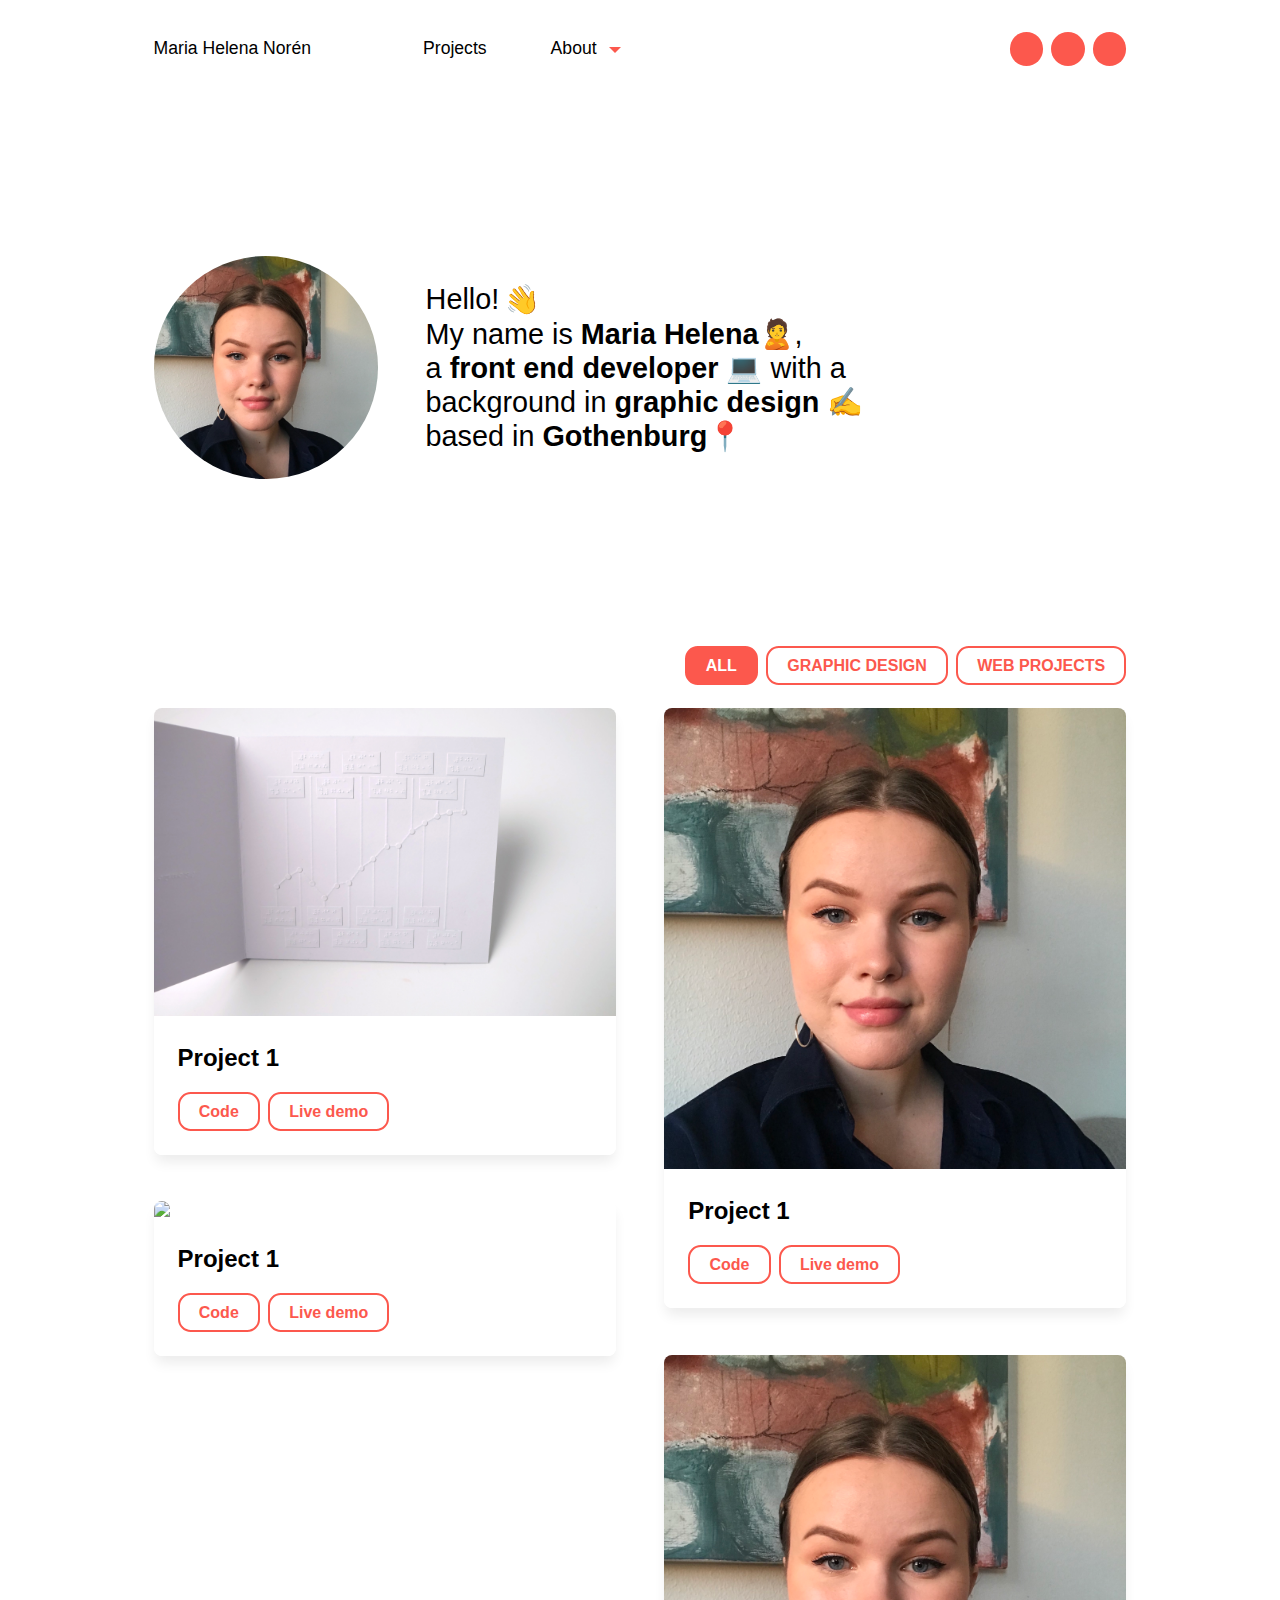
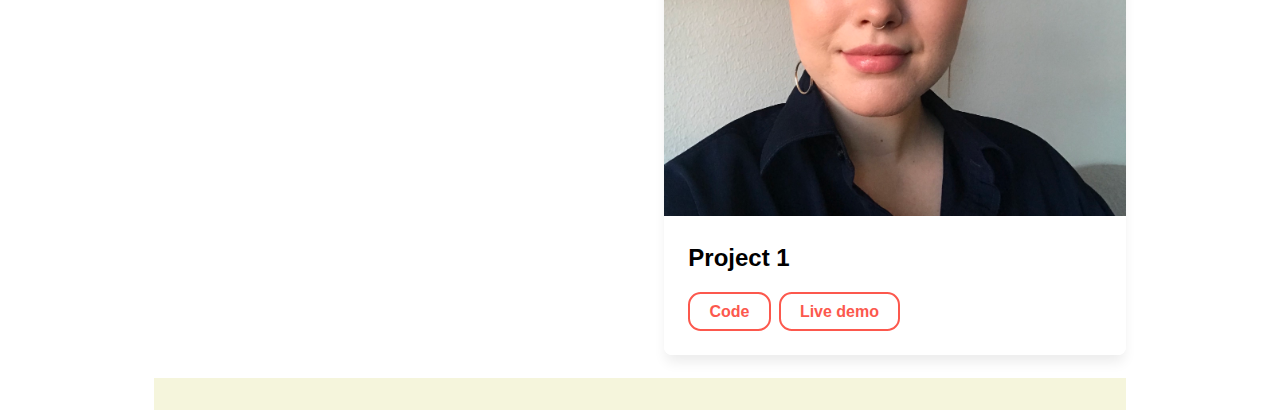
==== index.html @ 4af1169d "added mobile css file and fixed colors of filtration buttons" ====
<!DOCTYPE html>
<html lang="en">
<head>
    <meta charset="UTF-8">
    <meta name="viewport" content="width=device-width, initial-scale=1.0">
    <title>Maria Helena Norén</title>

    <link rel="stylesheet" href="./index.css">
    <link rel="stylesheet" href="tablet-large.css" media="(max-width: 1024px)">
    <link rel="stylesheet" href="tablet-small.css" media="(max-width: 768px)">
    <link rel="stylesheet" href="mobile.css" media="(max-width: 480px)">
    <script src="./main.js"></script>

</head>
<body class="flex justify-center">
    <div class="wrapper flex column">

        <!-- HEADER -->
        <header class="flex row align-center justify-space-between">
            <div class="left-side-menu flex row align-center">
                <h1>Maria Helena Norén</h1>
                <nav class="header-nav row center">
                    <a>Projects</a>
                    <div class="dropdown flex column center">
                        <a class="flex align-center">About</a>
                        <div class="dropdown-content primary column align-center">
                            <div class="triangle"></div>
                            <a>Education</a>
                            <a>Work experience</a>
                            <a>Other</a>
                        </div>
                    </div>
                </nav>
            </div>
            <!-- Socials -->
            <div class="right-side-menu row">
                <div class="social"></div>
                <div class="social"></div>
                <div class="social"></div>
            </div>

            <!-- Hamburger -->
            <div class="hamburger column">
                <span></span>
                <span></span>
                <span></span>
            </div>

        </header>

        <!-- Hamburger menu -->
        <div class="hamburger-menu column">
                <nav class="hamburger-nav grow">
                    <ul>
                        <li>Projects</li>
                        <li>About</li>
                            <ul>
                                <li>Education</li>
                                <li>Work experience</li>
                                <li>Other</li>
                            </ul>
                    </ul>
                </nav>

                <div class="flex row">
                    <div class="social"></div>
                    <div class="social"></div>
                    <div class="social"></div>
                </div>
        </div>

        <!-- MAIN -->
        <main>
            <div class="introduction flex row center">
                <img src="./assets/profile-picture.jpg" alt="Image of myself">
                <div class="profile-text">
                        <div class="first-p flex row"><p>Hello!</p><p class="emoji flex" id="hand">&#128075;</p></div>
                        <div class="second-p"><p>My name is <b>Maria Helena</b>&#128590;,</p>
                        <p>a <b>front end developer</b> 💻 with a<br>
                        background in <b>graphic design</b> ✍️<br>
                        based in <b>Gothenburg</b>📍</p></div>
                        </p>
                </div>
            </div>

            <div class="filter-buttons wrap flex row justify-end">
                <button class="project-button active">ALL</button>
                <button class="project-button">GRAPHIC DESIGN</button>
                <button class="project-button">WEB PROJECTS</button>
            </div>
            <div class="projects">

                <div class="project-container web-project rounded shadow">
                    <img class="project-image" src="./assets/DSCF3457.jpg">
                    <div class="project-info flex column">
                        <h2>Project 1</h2>
                        <div class="project-buttons flex row">
                            <button class="project-button flex center">Code</button>
                            <button class="project-button flex center">Live demo</button></div>
                    </div>
                </div>

                <div class="project-container graphic-design rounded shadow">
                    <img class="project-image" src="./assets/the_beast.jpg">
                    <div class="project-info flex column">
                        <h2>Project 1</h2>
                        <div class="project-buttons flex row">
                            <button class="project-button flex center">Code</button>
                            <button class="project-button flex center">Live demo</button></div>
                    </div>
                </div>

                <div class="project-container web-project rounded shadow">
                    <img class="project-image" src="./assets/profile-picture.jpg">
                    <div class="project-info flex column">
                        <h2>Project 1</h2>
                        <div class="project-buttons flex row">
                            <button class="project-button flex center">Code</button>
                            <button class="project-button flex center">Live demo</button></div>
                    </div>
                </div>
                
                <div class="project-container web-project rounded shadow">
                    <img class="project-image" src="./assets/profile-picture.jpg">
                    <div class="project-info flex column">
                        <h2>Project 1</h2>
                        <div class="project-buttons flex row">
                            <button class="project-button flex center">Code</button>
                            <button class="project-button flex center">Live demo</button></div>
                    </div>
                </div>

            </div>
        </main>

        <!-- FOOTER -->
        <footer></footer>
    </div>

</body>
</html>
---- index.css ----
* {
    box-sizing: border-box;
    list-style: none;
    outline: none;
}

/* SKAPA VARIABLAR FÖR HAMBURGAR MENY */

html, body {
    margin: 0;
    width: 100%;
    background-color: white;
    font-family: -apple-system, BlinkMacSystemFont, 'Helvetica Neue', Helvetica, sans-serif;
}

.wrapper {
    height: 100%;
    width: 100%;
    max-width: 150rem;
    padding: 0 12% 0 12%;
}

/* HEADER */
header {
    width: 100%;
    background-color: white;
    font-size: 1.2rem;
    z-index: 100;
    padding: 2rem 0;
}

.header-nav, .right-side-menu {
    display: flex;
}

h1 {
    margin: 0;
    font-size: 1.1rem;
    font-weight: 500;
}

/* Header links */

.header-nav {
    margin-left: 5rem;
    font-size: 1.1rem;
    font-weight: 300;
}

.header-nav > * {
    width: fit-content;
}

.header-nav a {
    padding: 0 2rem;
}

/* Dropdown menu */
.dropdown > a:after {
    height: 0;
    width: 0;
    margin: 0.5rem 0 0 0.8rem;
    border: 0.4rem solid transparent;
    border-top-color:  #FC584D;
    content: "";
}

.dropdown-content {
    display: none;
    position: absolute;
    margin-top: 5rem;
    top: 0;
    color:white;
    width: inherit;
    padding: 0.8rem;
    border-radius: 0 0 1rem 1rem;
    z-index: 100;
}

.dropdown-content a {
    margin: 0.3rem;
    padding: 0!important;
}

.triangle {
    position: absolute;
    top: -1rem;
    transform: rotate(180deg);
    border: 0.5rem solid transparent;
    border-top-color: #FC584D;
    content: "";
    height: 0;
    width: 0;
    z-index: 100;
}

/* Socials */
.social {
    width: 2.1rem;
    height: 2.1rem;
    margin-left: 0.5rem;
    border-radius: 100%;
    background-color: #FC584D;
}

/* Hamburger */
.hamburger {
    width: 2.2rem;
    height: calc(1.4rem + 4px);
    display: none;
    position: relative;
}

.hamburger span {
    width: 100%;
    border-radius: 0.1rem;
    height: 4px; /* Rem makes the divs look uneven */
    background-color: #FC584D;
    transition: .2s ease-in-out;
    position: absolute;
}

.hamburger :nth-child(1) {
    top: 0rem;
}
.hamburger :nth-child(2) {
    top: 0.7rem;
}
.hamburger :nth-child(3) {
    top: 1.4rem;
}

header p {
    display: none;
}

/* Hamburger menu */

.hamburger-menu {
    display: none;
    position: fixed;
    padding: 4rem 12%;
    top: 4rem;
    bottom: 0;
    left: 0;
    right: 0;
    font-weight: 300;
    background-color: white;
    z-index: 100;
}

.hamburger-nav > ul {
    padding: 0;
    font-size: 1.5rem;
}

.hamburger-menu li {
    margin: 1rem 0;
}

/* MAIN */
main {
    width: 100%;
}

/* INTRODUCTION */

.introduction {
    width: 100%;
    height: 60vh;
    flex-direction: row;
}

.introduction img {
    width: 14rem;
    margin-right: 3rem;
    border-radius: 100%;
}

.profile-text {
    font-size: 1.8rem;
    text-align: left;
}

.profile-text p {
    margin: 0;
    float: left;
}

.emoji {
    padding: 0 0.3rem;
    transition: transform 0.25s ease-in-out;
}

/*  PROJECTS */

.filter-buttons {
    width: 80%;
    margin-left: 20%;
}

.filter-buttons button {
    margin-left: 0.5rem;
    margin-top: 0.5rem;
}

.active {
    background-color: #FC584D!important;
    color: white!important;
}

.projects {
    columns: 2;
    column-gap: 5%;
}

.project-container {
    display: inline-block;
    margin: 5% 0;
    width: 100%;
    background-color: white;
}

.project-info {
    border-radius: 0 0 0.5rem 0.5rem;
    padding: 1.5rem;
    background-color: white;
}

h2 {
    margin-top: 0;
    font-size: 1.5rem;
    font-weight: 600;
}

.project-image {
    width: 100%;
    border-radius: 0.5rem 0.5rem 0 0;
}

.project-buttons button {
    margin-right: 0.5rem;
}

.project-button {
    background-color: transparent;
    border: 0.15rem #FC584D solid;
    color: #FC584D;
    border-radius: 0.8rem;
    padding: 0.5rem 1.2rem;
    font-size: 1rem;
    font-weight: 600;
    line-height: 1.2rem;
    white-space: nowrap;
}

.project-button:hover {
    background-color: #FC584D;
    color: white;
}

/* FOOTER */
footer {
    width: 100%;
    height: 2rem;
    background-color: beige; 
}

/* REUSABLE CLASSES */

.flex {
    display: flex;
}

.column {
    flex-direction: column;
}

.row {
    flex-direction: row;
}

.center {
    align-items: center;
    justify-content: center;
}

.align-center {
    align-items: center;
}

.justify-center {
    justify-content: center;
}

.justify-space-between {
    justify-content: space-between;
}

.primary {
    background-color: #FC584D;
}

.rounded {
    border-radius: 0.5rem;
}

.shadow {
    -webkit-box-shadow: 0px 9px 13px -2px rgba(0,0,0,0.08);
    -moz-box-shadow: 0px 9px 13px -2px rgba(0,0,0,0.08);
    box-shadow: 0px 9px 13px -2px rgba(0,0,0,0.08);
}

.grow {
    flex: 1;
}

.justify-end {
    justify-content: flex-end;
}

.wrap {
    flex-wrap: wrap;
}

.align-start {
    align-items: flex-start;
}

.grid {
    display: grid;
}
---- tablet-large.css ----
/* TABLET LARGE */
/* Max-width: 1024px */


/* MENU */

.header-nav, .right-side-menu {
    display: none;
}

.left-side-menu {
    padding: 2.5rem 0;
}

.hamburger {
    display: flex;
}

/* INTRODUCTION */

.introduction {
    width: 100%;
}

.introduction img {
    width: 12rem;
    margin-right: 2rem;
    border-radius: 100%;
}

.profile-text {
    font-size: 1.4rem;
}
---- tablet-small.css ----
/* TABLET SMALL */
/* Max-width: 768px */

.introduction {
    width: 100%;
    height: 60vh;
    flex-direction: column;
}

.profile-text {
    justify-content: center;
    text-align: center;
}

.introduction img {
    width: 12rem;
    margin-right: 0rem;
    border-radius: 100%;
    margin-bottom: 2rem;
}

.profile-text p {
    font-size: 1.5rem;
    text-align: center;
}

.first-p {
    justify-content: center;
}

.second-p {
    display: flex;
    flex-direction: column;
    justify-content: center;
    align-items: center;
}

.projects {
    -webkit-column-count: 1;
    -moz-column-count: 1;
    column-count: 1;
    column-gap: 1rem;
}

.project-container {
    margin: 5% 0;
    width: 100%;
}

h2 {
    font-size: 1.5rem;
}

.project-button {
    border-radius: 0.8rem;
    padding: 0.4rem 1rem;
    font-size: 1rem;
    font-weight: 600;
    line-height: 1.2rem;
}
---- mobile.css ----
/* MOBILE */
/* Max-width: 480px */

.profile-text p {
    font-size: 1.1rem;
    text-align: center;
}

.introduction img {
    width: 10rem;
}
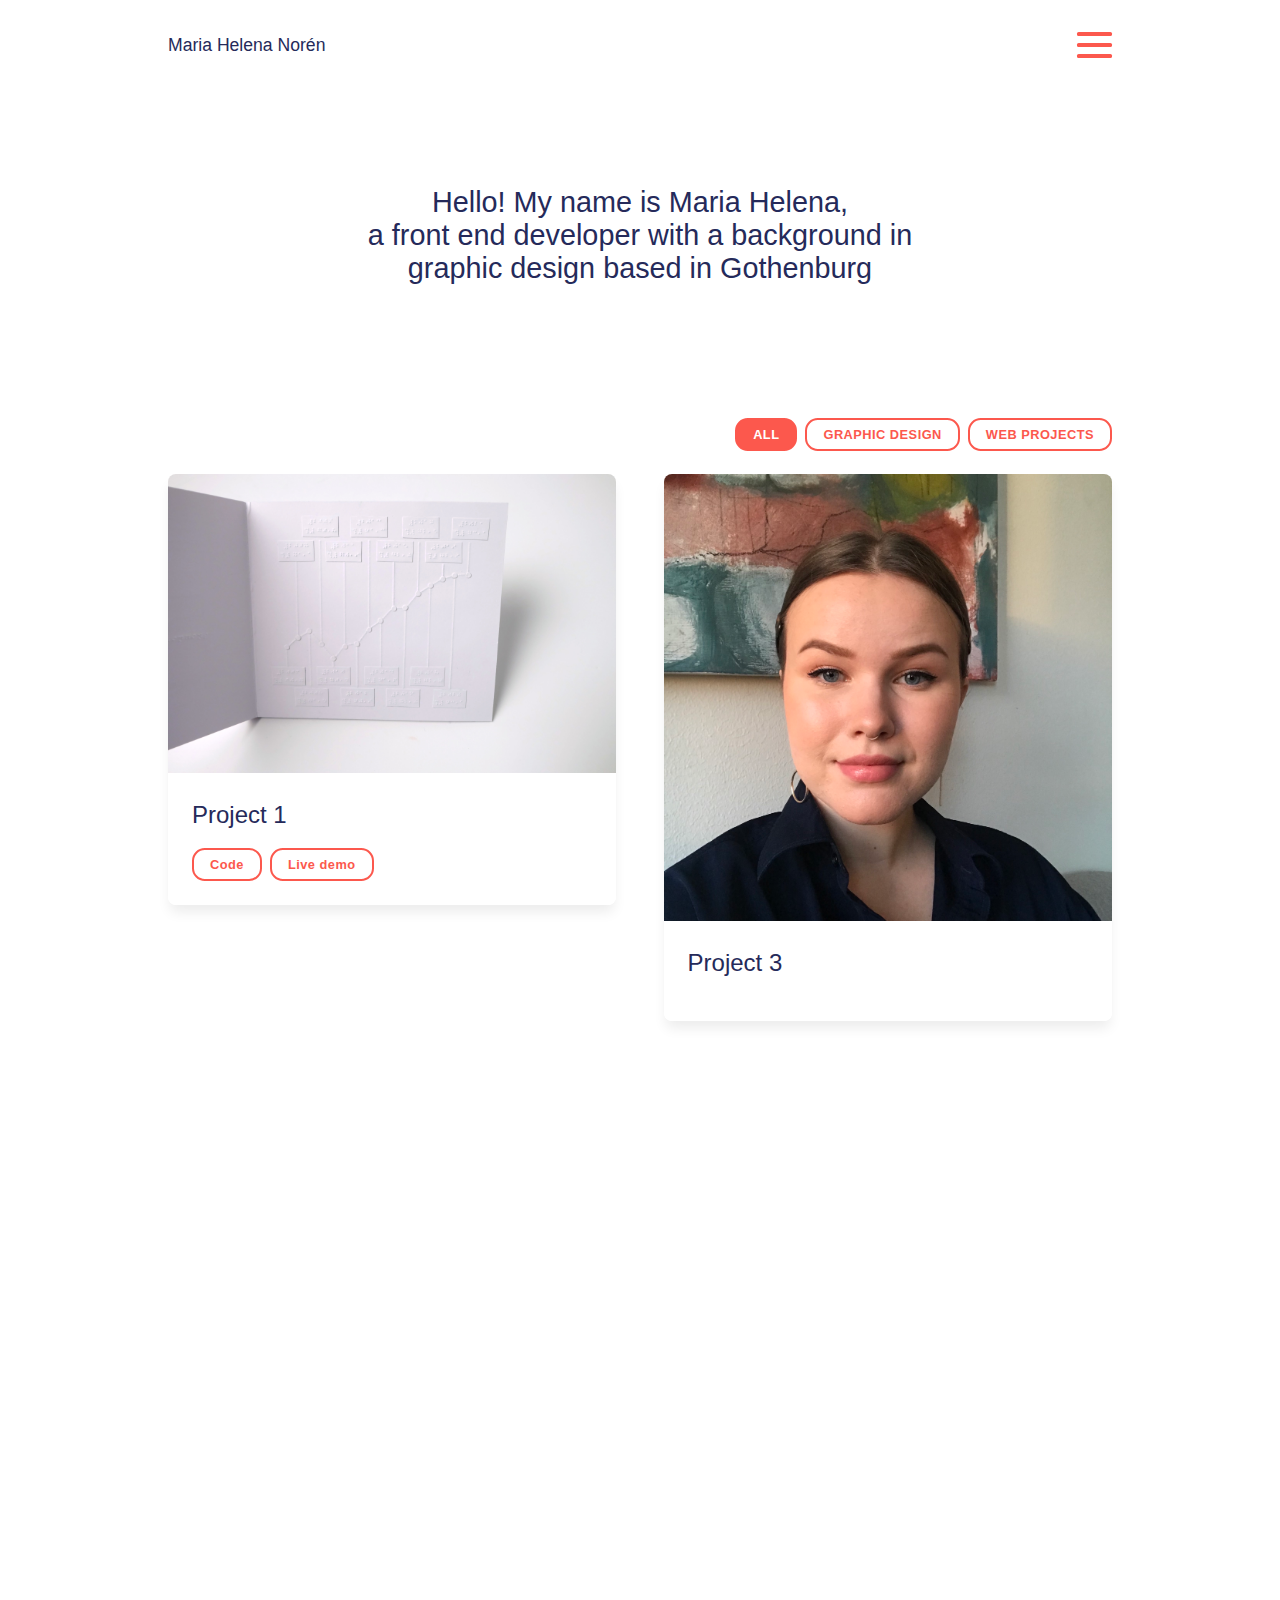
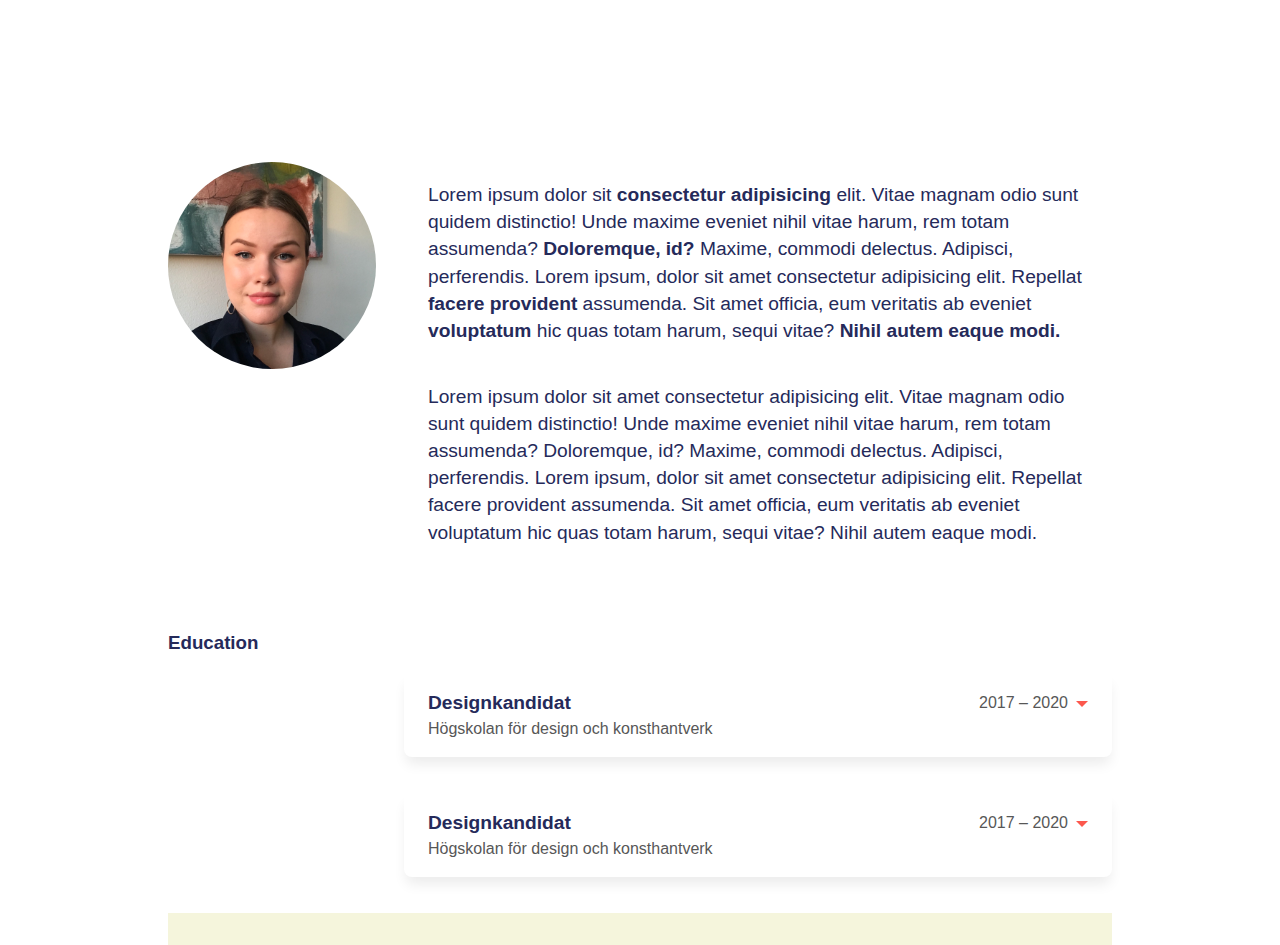
==== commit 808ee3e9: "animations for introduction text and project cards" ====
--- a/index.html
+++ b/index.html
@@ -17,70 +17,45 @@
 
         <!-- HEADER -->
         <header class="flex row align-center justify-space-between">
-            <div class="left-side-menu flex row align-center">
-                <h1>Maria Helena Norén</h1>
-                <nav class="header-nav row center">
-                    <a>Projects</a>
-                    <div class="dropdown flex column center">
-                        <a class="flex align-center">About</a>
-                        <div class="dropdown-content primary column align-center">
-                            <div class="triangle"></div>
-                            <a>Education</a>
-                            <a>Work experience</a>
-                            <a>Other</a>
-                        </div>
-                    </div>
-                </nav>
-            </div>
-            <!-- Socials -->
-            <div class="right-side-menu row">
-                <div class="social"></div>
-                <div class="social"></div>
-                <div class="social"></div>
-            </div>
-
-            <!-- Hamburger -->
+            <h1 class="weight-semibold">Maria Helena Norén</h1>
             <div class="hamburger column">
                 <span></span>
                 <span></span>
                 <span></span>
             </div>
-
         </header>
 
         <!-- Hamburger menu -->
-        <div class="hamburger-menu column">
-                <nav class="hamburger-nav grow">
-                    <ul>
-                        <li>Projects</li>
-                        <li>About</li>
-                            <ul>
-                                <li>Education</li>
-                                <li>Work experience</li>
-                                <li>Other</li>
-                            </ul>
-                    </ul>
-                </nav>
+        <div class="hamburger-menu column align-center">
+            <div class="hamburger-inner flex column">
+                    <nav class="hamburger-nav flex grow weight-normal">
+                        <ul>
+                            <li>Projects</li>
+                            <li>About</li>
+                                <ul>
+                                    <li>Education</li>
+                                    <li>Work experience</li>
+                                    <li>Other</li>
+                                </ul>
+                        </ul>
+                    </nav>
 
-                <div class="flex row">
-                    <div class="social"></div>
-                    <div class="social"></div>
-                    <div class="social"></div>
-                </div>
+                    <div class="flex row align-bottom">
+                        <div class="social"></div>
+                        <div class="social"></div>
+                        <div class="social"></div>
+                    </div>
+            </div>
         </div>
 
         <!-- MAIN -->
         <main>
-            <div class="introduction flex row center">
-                <img src="./assets/profile-picture.jpg" alt="Image of myself">
-                <div class="profile-text">
-                        <div class="first-p flex row"><p>Hello!</p><p class="emoji flex" id="hand">&#128075;</p></div>
-                        <div class="second-p"><p>My name is <b>Maria Helena</b>&#128590;,</p>
-                        <p>a <b>front end developer</b> 💻 with a<br>
-                        background in <b>graphic design</b> ✍️<br>
-                        based in <b>Gothenburg</b>📍</p></div>
-                        </p>
-                </div>
+            <div class="introduction flex row center text-center">
+                <p class="weight-normal">
+                    <span class="weight-semibold">Hello!</span> My name is <span class="weight-semibold">Maria Helena,</span><br>
+                    a <span class="weight-semibold">front end developer</span> with a background in<br>
+                    <span class="weight-semibold">graphic design</span> based in <span class="weight-semibold">Gothenburg</span>
+                </p>
             </div>
 
             <div class="filter-buttons wrap flex row justify-end">
@@ -88,6 +63,7 @@
                 <button class="project-button">GRAPHIC DESIGN</button>
                 <button class="project-button">WEB PROJECTS</button>
             </div>
+
             <div class="projects">
 
                 <div class="project-container web-project rounded shadow">
@@ -96,40 +72,86 @@
                         <h2>Project 1</h2>
                         <div class="project-buttons flex row">
                             <button class="project-button flex center">Code</button>
-                            <button class="project-button flex center">Live demo</button></div>
+                            <button class="project-button flex center">Live demo</button>
+                        </div>
                     </div>
                 </div>
 
                 <div class="project-container graphic-design rounded shadow">
                     <img class="project-image" src="./assets/the_beast.jpg">
                     <div class="project-info flex column">
-                        <h2>Project 1</h2>
-                        <div class="project-buttons flex row">
-                            <button class="project-button flex center">Code</button>
-                            <button class="project-button flex center">Live demo</button></div>
+                        <h2>Project 2</h2>
                     </div>
                 </div>
 
                 <div class="project-container web-project rounded shadow">
                     <img class="project-image" src="./assets/profile-picture.jpg">
                     <div class="project-info flex column">
-                        <h2>Project 1</h2>
-                        <div class="project-buttons flex row">
-                            <button class="project-button flex center">Code</button>
-                            <button class="project-button flex center">Live demo</button></div>
+                        <h2>Project 3</h2>
                     </div>
                 </div>
                 
                 <div class="project-container web-project rounded shadow">
                     <img class="project-image" src="./assets/profile-picture.jpg">
                     <div class="project-info flex column">
-                        <h2>Project 1</h2>
+                        <h2>Project 4</h2>
                         <div class="project-buttons flex row">
                             <button class="project-button flex center">Code</button>
-                            <button class="project-button flex center">Live demo</button></div>
+                            <button class="project-button flex center">Live demo</button>
+                        </div>
                     </div>
                 </div>
 
+            </div>
+
+            <div class="about flex column">
+                <div class="about-section flex row justify-space-between align-start">
+                    <img src="/assets/profile-picture.jpg">
+                    <div class="about-paragraphs flex column">
+                        <p>Lorem ipsum dolor sit <span class="weight-bold"> consectetur adipisicing</span> elit. Vitae magnam odio sunt quidem distinctio! Unde maxime eveniet nihil vitae harum, rem totam assumenda? <span class="weight-bold">Doloremque, id?</span> Maxime, commodi delectus. Adipisci, perferendis.
+                            Lorem ipsum, dolor sit amet consectetur adipisicing elit. Repellat <span class="weight-bold">facere provident</span> assumenda. Sit amet officia, eum veritatis ab eveniet <span class="weight-bold">voluptatum</span> hic quas totam harum, sequi vitae? <span class="weight-bold">Nihil autem eaque modi.</span>
+                        </p>
+                        <p>Lorem ipsum dolor sit amet consectetur adipisicing elit. Vitae magnam odio sunt quidem distinctio! Unde maxime eveniet nihil vitae harum, rem totam assumenda? Doloremque, id? Maxime, commodi delectus. Adipisci, perferendis.
+                            Lorem ipsum, dolor sit amet consectetur adipisicing elit. Repellat facere provident assumenda. Sit amet officia, eum veritatis ab eveniet voluptatum hic quas totam harum, sequi vitae? Nihil autem eaque modi.
+                        </p>
+                    </div>
+                </div>
+                <div class="about-section flex column">
+                    <h3>Education</h3>
+                    <div class="information-containers flex column align-self-right">
+
+                        <div class="information-container flex column shadow rounded">
+                            <div class="information-box flex row justify-space-between align-center">
+                                <h4>Designkandidat</h4>
+                                <div class="flex row align-center">
+                                    <h6>2017 – 2020</h6>
+                                    <div class="triangle">
+                                    </div>
+                                </div>
+                            </div>
+                            <h5>Högskolan för design och konsthantverk</h5>
+                            <div class="expanded-information">
+                                <p>Lorem ipsum dolor sit amet consectetur adipisicing elit. Alias rem dolor libero voluptatem iusto debitis ea! Ut, animi illum fugit optio non deserunt dolores fugiat voluptas veniam molestiae incidunt porro!</p>
+                            </div>
+                        </div>
+
+                        <div class="information-container flex column shadow rounded">
+                            <div class="information-box flex row justify-space-between align-center">
+                                <h4>Designkandidat</h4>
+                                <div class="flex row align-center">
+                                    <h6>2017 – 2020</h6>
+                                    <div class="triangle">
+                                    </div>
+                                </div>
+                            </div>
+                            <h5>Högskolan för design och konsthantverk</h5>
+                            <div class="expanded-information">
+                                <p>Lorem ipsum dolor sit amet consectetur adipisicing elit. Alias rem dolor libero voluptatem iusto debitis ea! Ut, animi illum fugit optio non deserunt dolores fugiat voluptas veniam molestiae incidunt porro!</p>
+                            </div>
+                        </div>
+
+                    </div>
+                </div>
             </div>
         </main>
 
--- a/index.css
+++ b/index.css
@@ -1,10 +1,9 @@
 * {
     box-sizing: border-box;
     list-style: none;
-    outline: none;
-}
-
-/* SKAPA VARIABLAR FÖR HAMBURGAR MENY */
+    outline: none!important;
+    color: #252A5A;
+}
 
 html, body {
     margin: 0;
@@ -13,50 +12,270 @@
     font-family: -apple-system, BlinkMacSystemFont, 'Helvetica Neue', Helvetica, sans-serif;
 }
 
+body p {
+    font-weight: 300;
+}
+
+body ul {
+    padding: 0;
+}
+
 .wrapper {
-    height: 100%;
-    width: 100%;
-    max-width: 150rem;
-    padding: 0 12% 0 12%;
+    width: 100%;
+    max-width: 75rem;
+    padding: 0 8rem;
 }
 
 /* HEADER */
 header {
     width: 100%;
-    background-color: white;
     font-size: 1.2rem;
     z-index: 100;
     padding: 2rem 0;
 }
 
-.header-nav, .right-side-menu {
-    display: flex;
-}
-
 h1 {
     margin: 0;
     font-size: 1.1rem;
+}
+
+/* Hamburger */
+.hamburger {
+    width: 2.2rem;
+    height: calc(1.4rem + 4px);
+    position: relative;
+}
+
+.hamburger span {
+    width: 100%;
+    border-radius: 0.1rem;
+    height: 4px; /* Rem makes the divs look uneven */
+    background-color: #FC584D;
+    transition: .2s ease-in-out;
+    position: absolute;
+}
+
+.hamburger :nth-child(1) {
+    top: 0rem;
+}
+.hamburger :nth-child(2) {
+    top: 0.7rem;
+}
+.hamburger :nth-child(3) {
+    top: 1.4rem;
+}
+
+/* Hamburger menu */
+
+.hamburger-menu {
+    display: none;
+    position: fixed;
+    width: 100%;
+    top: 4rem;
+    bottom: 0;
+    left: 0;
+    right: 0;
+    font-size: 1.5rem;
+    background-color: white;
+    z-index: 100;
+}
+
+.hamburger-inner {
+    padding: 4rem 8rem;
+    max-width: 75rem;
+    width: 100%;
+    height: 100%;
+}
+
+.hamburger-menu li {
+    margin: 1rem 0;
+}
+
+.hamburger-nav ul ul {
+    padding: 0 0 0 2rem;
+}
+
+/* Socials */
+.socials {
+    height: 100%;
+}
+.social {
+    width: 2.1rem;
+    height: 2.1rem;
+    margin-left: 0.5rem;
+    border-radius: 100%;
+    background-color: #FC584D;
+}
+
+
+/* MAIN */
+
+main {
+    width: 100%;
+}
+
+/* INTRODUCTION */
+
+.introduction {
+    width: 100%;
+    padding: 10rem 0;
+}
+
+.introduction p {
+    font-size: 1.8rem;
+    opacity: 0;
+    position: absolute;
+    margin-top: 1rem;
+    transition: margin-top 0.25s ease-in-out, opacity 0.25s ease-in-out;
+}
+
+/*  PROJECTS */
+
+.filter-buttons {
+    width: 80%;
+    margin-left: 20%;
+}
+
+.filter-buttons button {
+    margin-left: 0.5rem;
+    margin-top: 0.5rem;
+}
+
+.active {
+    background-color: #FC584D!important;
+    color: white!important;
+}
+
+.projects {
+    columns: 2;
+    column-gap: 5%;
+}
+
+.project-container {
+    display: inline-block;
+    margin: 10% 0;
+    opacity: 0;
+    width: 100%;
+    transition: margin 0.25s ease-in-out, opacity 0.25s ease-in-out;
+    background-color: white;
+}
+
+.project-info {
+    border-radius: 0 0 0.5rem 0.5rem;
+    padding: 1.5rem;
+    background-color: white;
+}
+
+h2 {
+    margin-top: 0;
+    font-size: 1.5rem;
     font-weight: 500;
 }
 
-/* Header links */
-
-.header-nav {
-    margin-left: 5rem;
-    font-size: 1.1rem;
-    font-weight: 300;
-}
-
-.header-nav > * {
-    width: fit-content;
-}
-
-.header-nav a {
-    padding: 0 2rem;
-}
-
-/* Dropdown menu */
-.dropdown > a:after {
+.project-image {
+    width: 100%;
+    border-radius: 0.5rem 0.5rem 0 0;
+}
+
+.project-buttons button {
+    margin-right: 0.5rem;
+}
+
+.project-button {
+    background-color: transparent;
+    border: 0.13rem #FC584D solid;
+    color: #FC584D;
+    font-weight: 600;
+    border-radius: 0.8rem;
+    padding: 0.3rem 1rem;
+    letter-spacing: 0.03rem;
+    font-size: 0.8rem;
+    line-height: 1.2rem;
+    white-space: nowrap;
+}
+
+.project-button:hover {
+    background-color: #FC584D;
+    color: white;
+}
+
+/* ABOUT */
+.about-section {
+    width: 100%;
+    flex-direction: row;
+    margin-top: 3rem;
+}
+
+.about-section img {
+    border-radius: 100%;
+    width: 22%;
+    margin-right: 3%;
+    height: auto;
+}
+
+.about-paragraphs {
+    width: 100%;
+}
+
+.about-paragraphs p {
+    width: 100%;
+    font-size: 1.2rem;
+    line-height: 1.7rem;
+    padding: 0 1.5rem;
+}
+
+h4, h5, h6 {
+    margin: 0.2rem 0;
+}
+
+h4 {
+    font-size: 1.2rem;
+    font-weight: 600;
+    word-break: break-all;
+}
+
+h5 {
+    color: rgb(87, 87, 87);
+    font-weight: 400;
+    font-size: 1rem;
+    word-break: break-all;
+}
+
+h6 {
+    color: rgb(87, 87, 87);
+    font-weight: 500;
+    font-size: 1rem;
+    white-space: nowrap;
+}
+
+.triangle {
+    height: 0;
+    width: 0;
+    margin: 0.5rem 0 0 0.5rem;
+    border: 0.4rem solid transparent;
+    border-top-color:  #FC584D;
+    content: "";
+    transform: rotate(0deg);
+    transition: transformation 0.25s;
+}
+
+.information-containers {
+    width: 75%;
+}
+
+.information-container {
+    width: 100%;
+    height: auto;
+    padding: 1rem 1.5rem;
+    margin-bottom: 5%;
+    transition: height 1s ease-in-out;
+}
+
+.information-headline {
+    width: 90%;
+}
+
+.expand-button {
     height: 0;
     width: 0;
     margin: 0.5rem 0 0 0.8rem;
@@ -65,199 +284,22 @@
     content: "";
 }
 
-.dropdown-content {
-    display: none;
-    position: absolute;
+.expanded-information {
+    width: 90%;
+    max-height: 0;
+    overflow: hidden;
+    transition: max-height 0.25s ease-in-out;
+}
+
+.information-height {
+    height: 0;
+}
+
+.offset {
     margin-top: 5rem;
-    top: 0;
-    color:white;
-    width: inherit;
-    padding: 0.8rem;
-    border-radius: 0 0 1rem 1rem;
-    z-index: 100;
-}
-
-.dropdown-content a {
-    margin: 0.3rem;
-    padding: 0!important;
-}
-
-.triangle {
-    position: absolute;
-    top: -1rem;
-    transform: rotate(180deg);
-    border: 0.5rem solid transparent;
-    border-top-color: #FC584D;
-    content: "";
-    height: 0;
-    width: 0;
-    z-index: 100;
-}
-
-/* Socials */
-.social {
-    width: 2.1rem;
-    height: 2.1rem;
-    margin-left: 0.5rem;
-    border-radius: 100%;
-    background-color: #FC584D;
-}
-
-/* Hamburger */
-.hamburger {
-    width: 2.2rem;
-    height: calc(1.4rem + 4px);
-    display: none;
-    position: relative;
-}
-
-.hamburger span {
-    width: 100%;
-    border-radius: 0.1rem;
-    height: 4px; /* Rem makes the divs look uneven */
-    background-color: #FC584D;
-    transition: .2s ease-in-out;
-    position: absolute;
-}
-
-.hamburger :nth-child(1) {
-    top: 0rem;
-}
-.hamburger :nth-child(2) {
-    top: 0.7rem;
-}
-.hamburger :nth-child(3) {
-    top: 1.4rem;
-}
-
-header p {
-    display: none;
-}
-
-/* Hamburger menu */
-
-.hamburger-menu {
-    display: none;
-    position: fixed;
-    padding: 4rem 12%;
-    top: 4rem;
-    bottom: 0;
-    left: 0;
-    right: 0;
-    font-weight: 300;
-    background-color: white;
-    z-index: 100;
-}
-
-.hamburger-nav > ul {
-    padding: 0;
-    font-size: 1.5rem;
-}
-
-.hamburger-menu li {
-    margin: 1rem 0;
-}
-
-/* MAIN */
-main {
-    width: 100%;
-}
-
-/* INTRODUCTION */
-
-.introduction {
-    width: 100%;
-    height: 60vh;
-    flex-direction: row;
-}
-
-.introduction img {
-    width: 14rem;
-    margin-right: 3rem;
-    border-radius: 100%;
-}
-
-.profile-text {
-    font-size: 1.8rem;
-    text-align: left;
-}
-
-.profile-text p {
-    margin: 0;
-    float: left;
-}
-
-.emoji {
-    padding: 0 0.3rem;
-    transition: transform 0.25s ease-in-out;
-}
-
-/*  PROJECTS */
-
-.filter-buttons {
-    width: 80%;
-    margin-left: 20%;
-}
-
-.filter-buttons button {
-    margin-left: 0.5rem;
-    margin-top: 0.5rem;
-}
-
-.active {
-    background-color: #FC584D!important;
-    color: white!important;
-}
-
-.projects {
-    columns: 2;
-    column-gap: 5%;
-}
-
-.project-container {
-    display: inline-block;
-    margin: 5% 0;
-    width: 100%;
-    background-color: white;
-}
-
-.project-info {
-    border-radius: 0 0 0.5rem 0.5rem;
-    padding: 1.5rem;
-    background-color: white;
-}
-
-h2 {
-    margin-top: 0;
-    font-size: 1.5rem;
-    font-weight: 600;
-}
-
-.project-image {
-    width: 100%;
-    border-radius: 0.5rem 0.5rem 0 0;
-}
-
-.project-buttons button {
-    margin-right: 0.5rem;
-}
-
-.project-button {
-    background-color: transparent;
-    border: 0.15rem #FC584D solid;
-    color: #FC584D;
-    border-radius: 0.8rem;
-    padding: 0.5rem 1.2rem;
-    font-size: 1rem;
-    font-weight: 600;
-    line-height: 1.2rem;
-    white-space: nowrap;
-}
-
-.project-button:hover {
-    background-color: #FC584D;
-    color: white;
-}
+}
+
+
 
 /* FOOTER */
 footer {
@@ -329,4 +371,48 @@
 
 .grid {
     display: grid;
+}
+
+.overflow-visible {
+    overflow: visible!important;
+}
+
+.auto-height {
+    height: auto!important;
+}
+
+.weight-normal {
+    font-weight: 300;
+}
+
+.weight-semibold {
+    font-weight: 500;
+}
+
+.weight-bold {
+    font-weight: 600;
+}
+
+.text-center {
+    text-align: center;
+}
+
+.align-start {
+    align-items: flex-start;
+}
+
+.align-self-right {
+    align-self: flex-end;
+}
+
+.align-end {
+    align-items: flex-end;
+}
+
+.rotate {
+    transform: rotate(180deg);
+}
+
+.max-height {
+    max-height: 5rem;
 }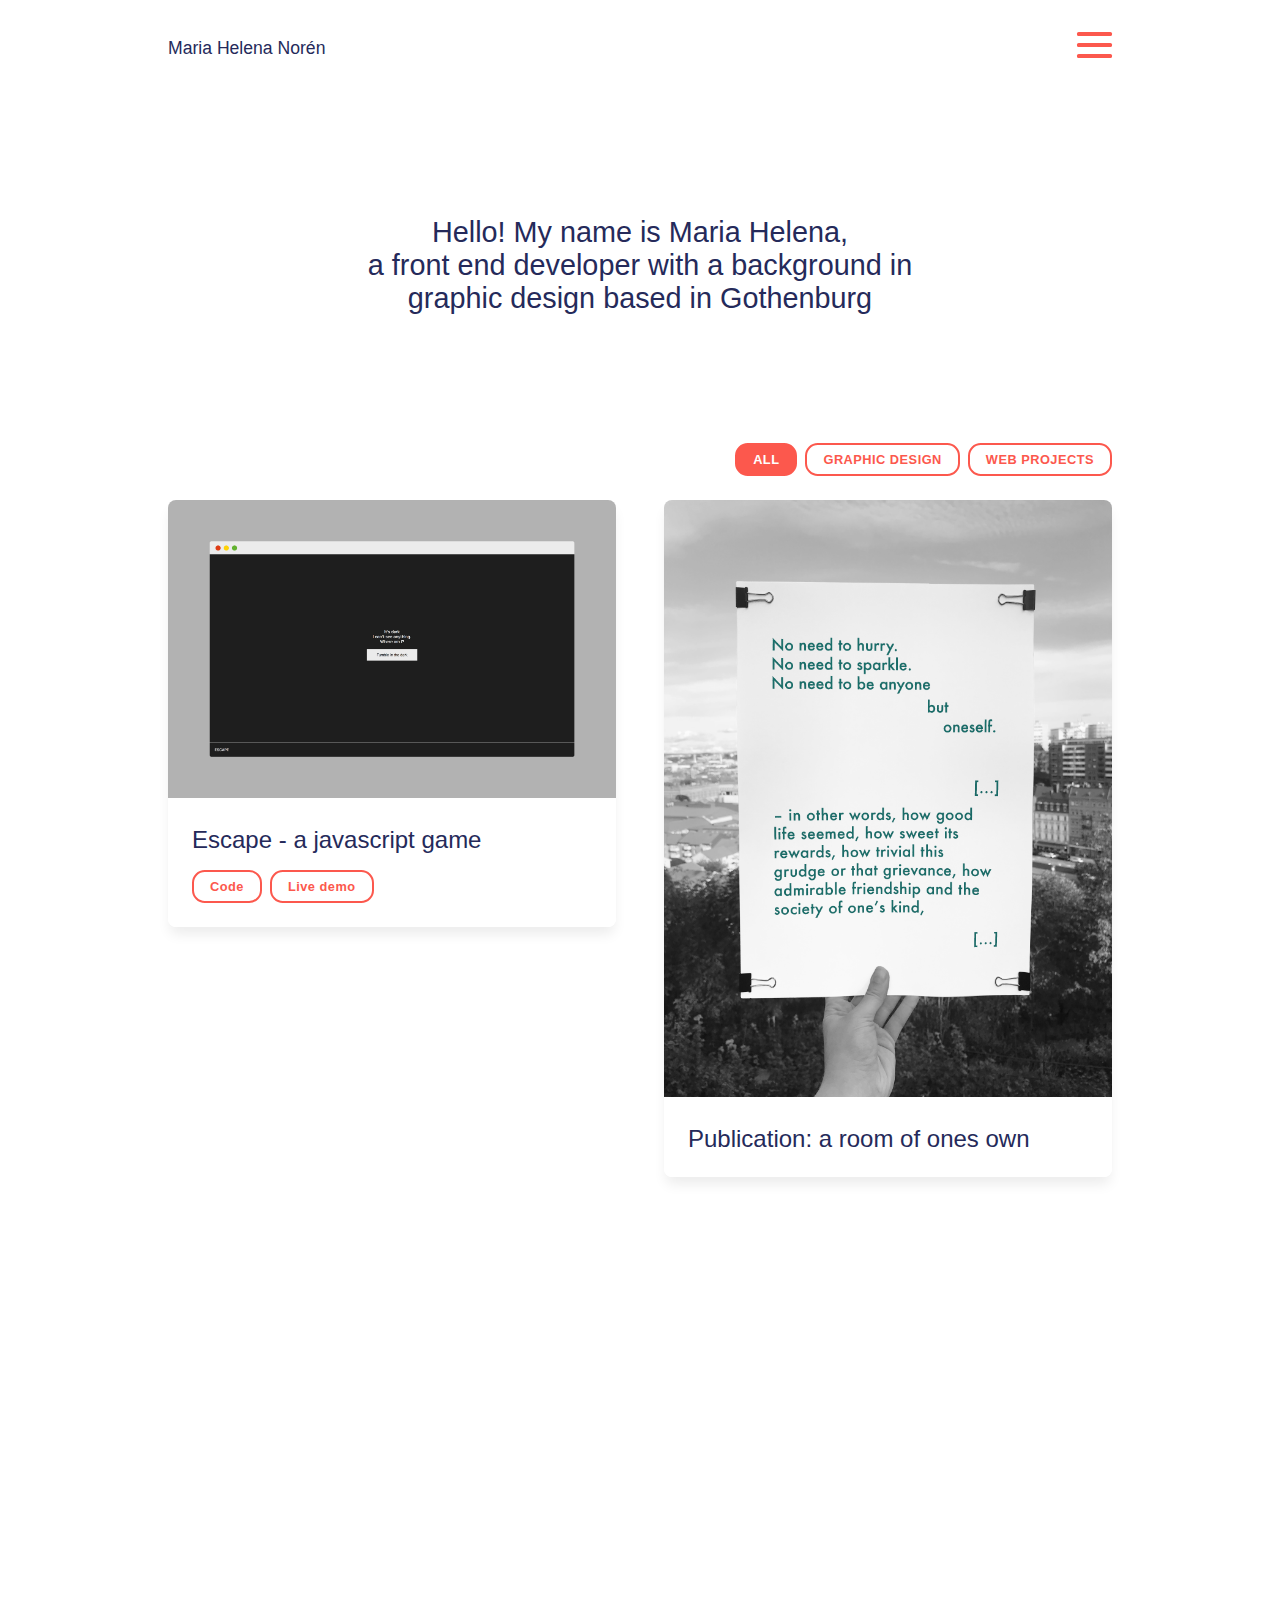
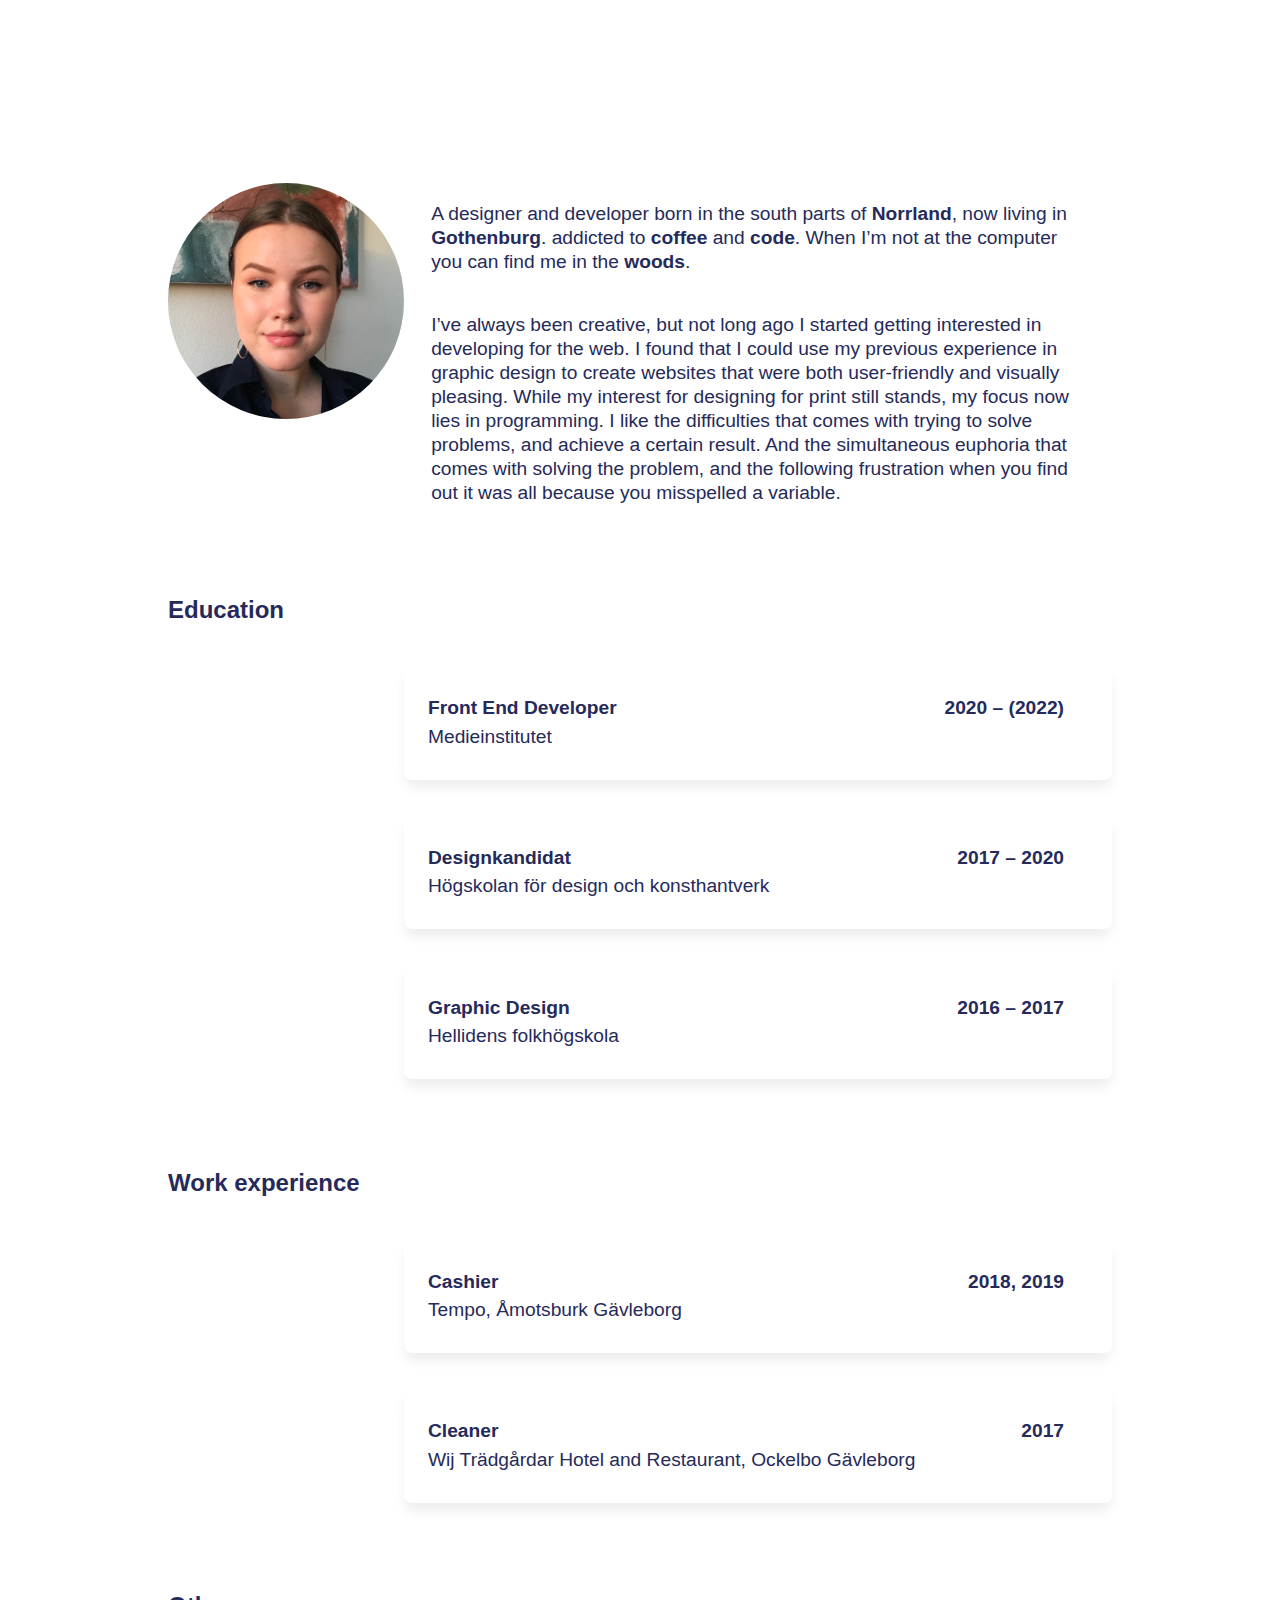
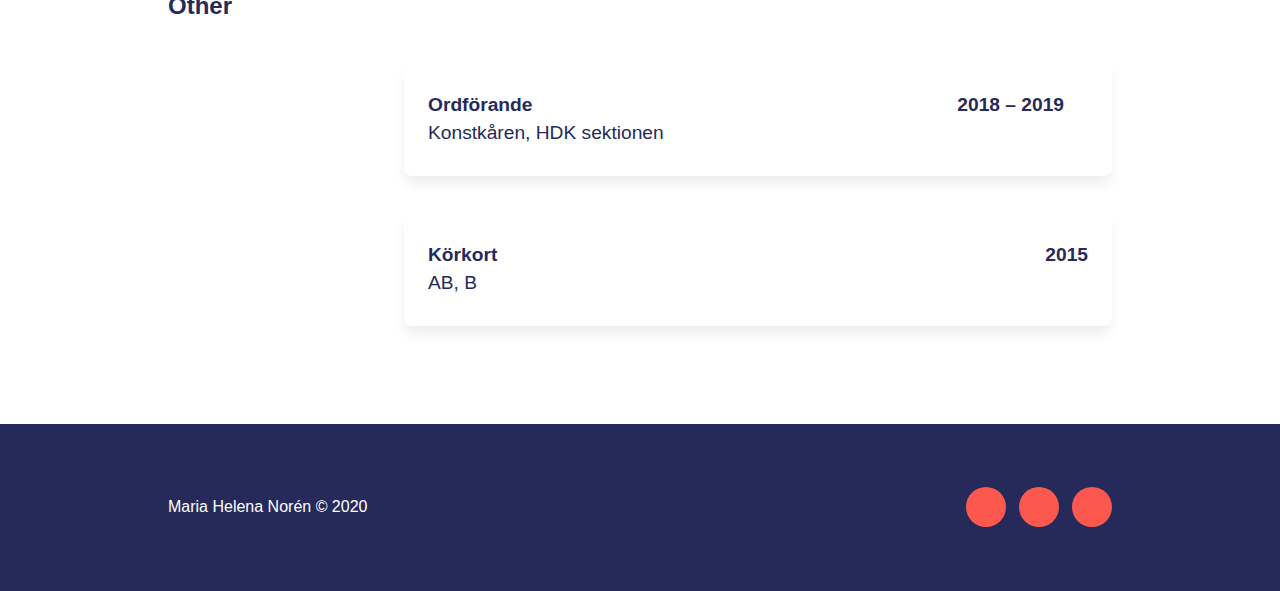
==== commit 8ddbfce6: "started filling in information and adding project images" ====
--- a/index.html
+++ b/index.html
@@ -5,28 +5,26 @@
     <meta name="viewport" content="width=device-width, initial-scale=1.0">
     <title>Maria Helena Norén</title>
 
+    <link rel="stylesheet" href="https://use.fontawesome.com/releases/v5.15.1/css/all.css" integrity="sha384-vp86vTRFVJgpjF9jiIGPEEqYqlDwgyBgEF109VFjmqGmIY/Y4HV4d3Gp2irVfcrp" crossorigin="anonymous">
+
     <link rel="stylesheet" href="./index.css">
-    <link rel="stylesheet" href="tablet-large.css" media="(max-width: 1024px)">
-    <link rel="stylesheet" href="tablet-small.css" media="(max-width: 768px)">
-    <link rel="stylesheet" href="mobile.css" media="(max-width: 480px)">
+    <link rel="stylesheet" href="./reusable-classes.css">
+    <link rel="stylesheet" href="./tablet-large.css" media="(max-width: 1024px)">
+    <link rel="stylesheet" href="./tablet-small.css" media="(max-width: 768px)">
+    <link rel="stylesheet" href="./mobile.css" media="(max-width: 480px)">
+    
     <script src="./main.js"></script>
 
 </head>
-<body class="flex justify-center">
-    <div class="wrapper flex column">
-
-        <!-- HEADER -->
-        <header class="flex row align-center justify-space-between">
-            <h1 class="weight-semibold">Maria Helena Norén</h1>
-            <div class="hamburger column">
-                <span></span>
-                <span></span>
-                <span></span>
-            </div>
-        </header>
-
-        <!-- Hamburger menu -->
-        <div class="hamburger-menu column align-center">
+<body class="flex column align-center">
+    <div class="pattern">
+        <img src="./assets/patternpad.svg" alt="">
+    </div>
+           <!-- Hamburger menu -->
+           <div class="hamburger-menu column align-center">
+            <div class="pattern">
+                <img src="./assets/patternpad.svg" alt="">
+            </div>
             <div class="hamburger-inner flex column">
                     <nav class="hamburger-nav flex grow weight-normal">
                         <ul>
@@ -41,58 +39,122 @@
                     </nav>
 
                     <div class="flex row align-bottom">
-                        <div class="social"></div>
-                        <div class="social"></div>
-                        <div class="social"></div>
+                        <a href="mailto: marialinder97@hotmail.com" target="_blank">
+                            <div class="social flex center">
+                                <i class="far fa-envelope"></i>
+                            </div></a>
+                        <a href="https://github.com/mariahelenanoren" target="_blank">
+                            <div class="social flex center">
+                                <i class="fab fa-github"></i>
+                            </div>
+                        </a>
+                            <a href="https://www.instagram.com/mariahelenanoren/?hl=en" target="_blank">
+                            <div class="social flex center">
+                                <i class="fab fa-instagram"></i>
+                            </div>
+                        </a>
                     </div>
             </div>
         </div>
+        
+    <div class="wrapper flex column">
+
+        <!-- HEADER -->
+        <header class="flex row align-center justify-space-between">
+            <h1 class="weight-semibold">Maria Helena Norén</h1>
+            <div class="hamburger flex column center">
+                <span></span>
+                <span></span>
+                <span></span>
+            </div>
+        </header>
 
         <!-- MAIN -->
         <main>
             <div class="introduction flex row center text-center">
                 <p class="weight-normal">
-                    <span class="weight-semibold">Hello!</span> My name is <span class="weight-semibold">Maria Helena,</span><br>
-                    a <span class="weight-semibold">front end developer</span> with a background in<br>
+                    <span class="weight-semibold">Hello!</span> My name is <span class="weight-semibold">Maria Helena,</span><br class="text-break">
+                    a <span class="weight-semibold">front end developer</span> with a background in<br class="text-break">
                     <span class="weight-semibold">graphic design</span> based in <span class="weight-semibold">Gothenburg</span>
                 </p>
             </div>
 
             <div class="filter-buttons wrap flex row justify-end">
-                <button class="project-button active">ALL</button>
-                <button class="project-button">GRAPHIC DESIGN</button>
-                <button class="project-button">WEB PROJECTS</button>
-            </div>
-
-            <div class="projects">
+                <button class="project-button active" id="all">ALL</button>
+                <button class="project-button" id="graphic">GRAPHIC DESIGN</button>
+                <button class="project-button" id="web">WEB PROJECTS</button>
+            </div>
+
+            <div class="projects" id="projects">
+
+                <a href="./javascript-game.html">
+                    <div class="project-container graphic-design rounded shadow">
+                        <img class="project-image" src="./assets/portfolio_images/javascript-game/screenshot-background(1).jpg">
+                        <div class="project-info flex column">
+                            <h2>Escape - a javascript game</h2>
+                            <div class="project-buttons flex row">
+                                <a href="https://github.com/mariahelenanoren/javascript-game" target="_blank"><button class="project-button flex center">Code</button></a>
+                                <a href="https://mariahelenanoren.github.io/javascript-game/" target="_blank"><button class="project-button flex center">Live demo</button></a>
+                            </div>
+                        </div>
+                    </div>
+                </a>
+                <a href="./project-page1.html">
+                    <div class="project-container graphic-design rounded shadow">
+                        <img class="project-image" src="./assets/portfolio_images/bibliography/in-use(1).jpg">
+                        <div class="project-info flex column">
+                            <h2>Metamodernism bibliography</h2>
+                            <div class="project-buttons flex row">
+                                <button class="project-button flex center">Code</button>
+                                <button class="project-button flex center">Live demo</button>
+                            </div>
+                        </div>
+                    </div>
+                </a>
 
                 <div class="project-container web-project rounded shadow">
-                    <img class="project-image" src="./assets/DSCF3457.jpg">
-                    <div class="project-info flex column">
-                        <h2>Project 1</h2>
+                    <img class="project-image" src="./assets/portfolio_images/exhibition-website/screenshot-background(1).jpg">
+                    <div class="project-info flex column">
+                        <h2>Där ingen ska bo</h2>
+                    </div>
+                </div>
+
+                <div class="project-container graphic-design rounded shadow">
+                    <img class="project-image" src="./assets/portfolio_images/folder/folder-white(1).jpg">
+                    <div class="project-info flex column">
+                        <h2>The governments 2019 spring budget</h2>
+                    </div>
+                </div>
+                <div class="project-container graphic-design rounded shadow">
+                    <img class="project-image" src="./assets/portfolio_images/illustration/illstration(1).jpg">
+                    <div class="project-info flex column">
+                        <h2>Project 3</h2>
+                    </div>
+                </div>
+                <div class="project-container graphic-design rounded shadow">
+                    <img class="project-image" src="./assets/portfolio_images/publication/photo(1).jpg">
+                    <div class="project-info flex column">
+                        <h2>Publication: a room of ones own</h2>
+                    </div>
+                </div>
+                <div class="project-container web-project rounded shadow">
+                    <img class="project-image" src="./assets/portfolio_images/senses-website/senses-website-background(1).jpg">
+                    <div class="project-info flex column">
+                        <h2>Project 3</h2>
+                    </div>
+                </div>
+                <div class="project-container web-project rounded shadow">
+                    <img class="project-image" src="./assets/portfolio_images/graduation-website/graduation-website(1).jpg">
+                    <div class="project-info flex column">
+                        <h2>Project 3</h2>
                         <div class="project-buttons flex row">
-                            <button class="project-button flex center">Code</button>
-                            <button class="project-button flex center">Live demo</button>
-                        </div>
-                    </div>
-                </div>
-
+                            <a href="https://thenonanonymous.net/" target="_blank"><button class="project-button flex center">Live demo</button></a>
+                        </div>
+                    </div>
+                </div>
+                
                 <div class="project-container graphic-design rounded shadow">
-                    <img class="project-image" src="./assets/the_beast.jpg">
-                    <div class="project-info flex column">
-                        <h2>Project 2</h2>
-                    </div>
-                </div>
-
-                <div class="project-container web-project rounded shadow">
-                    <img class="project-image" src="./assets/profile-picture.jpg">
-                    <div class="project-info flex column">
-                        <h2>Project 3</h2>
-                    </div>
-                </div>
-                
-                <div class="project-container web-project rounded shadow">
-                    <img class="project-image" src="./assets/profile-picture.jpg">
+                    <img class="project-image" src="./assets/portfolio_images/talt/logo(5).jpg">
                     <div class="project-info flex column">
                         <h2>Project 4</h2>
                         <div class="project-buttons flex row">
@@ -104,60 +166,164 @@
 
             </div>
 
-            <div class="about flex column">
-                <div class="about-section flex row justify-space-between align-start">
+            <div class="about flex column" id="about">
+                <div class="about-section flex justify-space-between align-start">
                     <img src="/assets/profile-picture.jpg">
                     <div class="about-paragraphs flex column">
-                        <p>Lorem ipsum dolor sit <span class="weight-bold"> consectetur adipisicing</span> elit. Vitae magnam odio sunt quidem distinctio! Unde maxime eveniet nihil vitae harum, rem totam assumenda? <span class="weight-bold">Doloremque, id?</span> Maxime, commodi delectus. Adipisci, perferendis.
-                            Lorem ipsum, dolor sit amet consectetur adipisicing elit. Repellat <span class="weight-bold">facere provident</span> assumenda. Sit amet officia, eum veritatis ab eveniet <span class="weight-bold">voluptatum</span> hic quas totam harum, sequi vitae? <span class="weight-bold">Nihil autem eaque modi.</span>
+                        <p>
+                            A designer and developer born in the south parts of <span class="weight-bold">Norrland</span>, 
+                            now living in <span class="weight-bold">Gothenburg</span>. addicted to <span class="weight-bold"> 
+                            coffee</span> and <span class="weight-bold">code</span>. When I’m not at the computer you can find me in the 
+                            <span class="weight-bold">woods</span>.
                         </p>
-                        <p>Lorem ipsum dolor sit amet consectetur adipisicing elit. Vitae magnam odio sunt quidem distinctio! Unde maxime eveniet nihil vitae harum, rem totam assumenda? Doloremque, id? Maxime, commodi delectus. Adipisci, perferendis.
-                            Lorem ipsum, dolor sit amet consectetur adipisicing elit. Repellat facere provident assumenda. Sit amet officia, eum veritatis ab eveniet voluptatum hic quas totam harum, sequi vitae? Nihil autem eaque modi.
+                        <p>
+                            I’ve always been creative, but not long ago I started getting interested in developing for the web. 
+                            I found that I could use my previous experience in graphic design to create websites that were both 
+                            user-friendly and visually pleasing. While my interest for designing for print still stands, my focus 
+                            now lies in programming. I like the difficulties that comes with trying to solve problems, and achieve 
+                            a certain result. And the simultaneous euphoria that comes with solving the problem, and the following 
+                            frustration when you find out it was all because you misspelled a variable.
                         </p>
                     </div>
                 </div>
-                <div class="about-section flex column">
+                
+                <div class="about-section flex column" id="education">
                     <h3>Education</h3>
                     <div class="information-containers flex column align-self-right">
 
                         <div class="information-container flex column shadow rounded">
                             <div class="information-box flex row justify-space-between align-center">
-                                <h4>Designkandidat</h4>
-                                <div class="flex row align-center">
-                                    <h6>2017 – 2020</h6>
-                                    <div class="triangle">
-                                    </div>
-                                </div>
-                            </div>
-                            <h5>Högskolan för design och konsthantverk</h5>
-                            <div class="expanded-information">
-                                <p>Lorem ipsum dolor sit amet consectetur adipisicing elit. Alias rem dolor libero voluptatem iusto debitis ea! Ut, animi illum fugit optio non deserunt dolores fugiat voluptas veniam molestiae incidunt porro!</p>
-                            </div>
-                        </div>
-
-                        <div class="information-container flex column shadow rounded">
-                            <div class="information-box flex row justify-space-between align-center">
-                                <h4>Designkandidat</h4>
-                                <div class="flex row align-center">
-                                    <h6>2017 – 2020</h6>
-                                    <div class="triangle">
-                                    </div>
-                                </div>
-                            </div>
-                            <h5>Högskolan för design och konsthantverk</h5>
-                            <div class="expanded-information">
-                                <p>Lorem ipsum dolor sit amet consectetur adipisicing elit. Alias rem dolor libero voluptatem iusto debitis ea! Ut, animi illum fugit optio non deserunt dolores fugiat voluptas veniam molestiae incidunt porro!</p>
-                            </div>
-                        </div>
-
-                    </div>
+                                <h4 class="weight-bold">Front End Developer</h4>
+                                <div class="flex row align-center">
+                                    <h6 class="weight-bold">2020 – (2022)</h6>
+                                    <i class="fas fa-plus"></i>
+                                </div>
+                            </div>
+                            <h5 class="weight-normal">Medieinstitutet</h5>
+                            <div class="expanded-information">
+                                <p>A two-year Higher Vocational Education (HVE) in front end development. The education places great focus on practical knowledge and also has two longer periods of internship. During this program we learn responsive webdevelopment using CSS, HTML, JavaScript among other things. </p>
+                            </div>
+                        </div>
+                        <div class="information-container flex column shadow rounded">
+                            <div class="information-box flex row justify-space-between align-center">
+                                <h4 class="weight-bold">Designkandidat</h4>
+                                <div class="flex row align-center">
+                                    <h6 class="weight-bold">2017 – 2020</h6>
+                                    <i class="fas fa-plus"></i>
+                                </div>
+                            </div>
+                            <h5 class="weight-normal">Högskolan för design och konsthantverk</h5>
+                            <div class="expanded-information">
+                                <p>A broad design education with a strong focus on project work, formulated by the student to fit their area of interest. During my education, I switched from focusing on printed material to exploring digital methods and tools. It was during this time that I became interested in web design and web programming.</p>
+                            </div>
+                        </div>
+                        <div class="information-container flex column shadow rounded">
+                            <div class="information-box flex row justify-space-between align-center">
+                                <h4 class="weight-bold">Graphic Design</h4>
+                                <div class="flex row align-center">
+                                    <h6 class="weight-bold">2016 – 2017</h6>
+                                    <i class="fas fa-plus"></i>
+                                </div>
+                            </div>
+                            <h5 class="weight-normal">Hellidens folkhögskola</h5>
+                            <div class="expanded-information">
+                                <p>A one year long course focusing on graphic design. During the education, I learned the basics of typography, layout and visual communication. I also learned to use Adobe tools such as Illustrator, InDesign and Photoshop.</p>
+                            </div>
+                        </div>
+
+                    </div>
+                </div>
+
+                <div class="about-section flex column" id="work">
+                    <h3>Work experience</h3>
+                    <div class="information-containers flex column align-self-right">
+
+                        <div class="information-container flex column shadow rounded">
+                            <div class="information-box flex row justify-space-between align-center">
+                                <h4 class="weight-bold">Cashier</h4>
+                                <div class="flex row align-center">
+                                    <h6 class="weight-bold">2018, 2019</h6>
+                                    <i class="fas fa-plus"></i>
+                                </div>
+                            </div>
+                            <h5 class="weight-normal">Tempo, Åmotsburk Gävleborg</h5>
+                            <div class="expanded-information">
+                                <p>For two summers I worked as a cashier at the Tempo grocery store in Åmot. My duties included handling Svenska Spel, Systembolaget orders and fishing licenses. Good customer service and efficiency were of great importance.</p>
+                            </div>
+                        </div>
+                        <div class="information-container flex column shadow rounded">
+                            <div class="information-box flex row justify-space-between align-center">
+                                <h4 class="weight-bold">Cleaner</h4>
+                                <div class="flex row align-center">
+                                    <h6 class="weight-bold">2017</h6>
+                                    <i class="fas fa-plus"></i>
+                                </div>
+                            </div>
+                            <h5 class="weight-normal">Wij Trädgårdar Hotel and Restaurant, Ockelbo Gävleborg</h5>
+                            <div class="expanded-information">
+                                <p>Wij Trädgårdar is a large business with a focus on farming and crafts that attracts both international and local visitors. I worked as a cleaner at the hotel, and if necessary helped out as a waitress in the restaurant.</p>
+                            </div>
+                        </div>
+
+                    </div>
+                </div>
+
+                <div class="about-section flex column" id="other">
+                    <h3>Other</h3>
+                    <div class="information-containers flex column align-self-right">
+
+                        <div class="information-container flex column shadow rounded">
+                            <div class="information-box flex row justify-space-between align-center">
+                                <h4 class="weight-bold">Ordförande</h4>
+                                <div class="flex row align-center">
+                                    <h6 class="weight-bold">2018 – 2019</h6>
+                                    <i class="fas fa-plus"></i>
+                                </div>
+                            </div>
+                            <h5 class="weight-normal">Konstkåren, HDK sektionen</h5>
+                            <div class="expanded-information">
+                                <p>Förtroendevald som ordförande för HDKs studentförening.
+                                    Arbetsuppgifter inkluderade att hantera studentärenden,
+                                    representera studenternas intressen vid diverse möten och
+                                    samarbeta med andra instutitioner och deras sektioner.</p>
+                            </div>
+                        </div>
+
+                        <div class="information-container flex column shadow rounded">
+                            <div class="information-box flex row justify-space-between align-center">
+                                <h4 class="weight-bold">Körkort</h4>
+                                <div class="flex row align-center">
+                                    <h6 class="weight-bold">2015</h6>
+                                </div>
+                            </div>
+                            <h5 class="weight-normal">AB, B</h5>
+                        </div>
                 </div>
             </div>
         </main>
-
-        <!-- FOOTER -->
-        <footer></footer>
     </div>
 
+    <!-- FOOTER -->
+        <footer class="flex center">
+            <div class="footer-inner flex row justify-space-between align-center">
+                <h5 class="weight-normal">Maria Helena Norén &#169; 2020</h5>
+                <div class="socials flex row">
+                    <a href="mailto: marialinder97@hotmail.com" target="_blank">
+                        <div class="social flex center">
+                            <i class="far fa-envelope"></i>
+                        </div></a>
+                    <a href="https://github.com/mariahelenanoren" target="_blank">
+                        <div class="social flex center">
+                            <i class="fab fa-github"></i>
+                        </div>
+                    </a>
+                        <a href="https://www.instagram.com/mariahelenanoren/?hl=en" target="_blank">
+                        <div class="social flex center">
+                            <i class="fab fa-instagram"></i>
+                        </div>
+                    </a>
+                </div>
+            </div>
+        </footer>
 </body>
 </html>--- a/index.css
+++ b/index.css
@@ -8,7 +8,7 @@
 html, body {
     margin: 0;
     width: 100%;
-    background-color: white;
+    height: 100%;
     font-family: -apple-system, BlinkMacSystemFont, 'Helvetica Neue', Helvetica, sans-serif;
 }
 
@@ -18,6 +18,36 @@
 
 body ul {
     padding: 0;
+}
+
+body a {
+    text-decoration: none;
+}
+
+.pattern {
+    position: absolute;
+    display: inline-block;
+    width: 100%;
+    height: 100%;
+    opacity: 25%;
+    z-index: -1;
+    background: rgb(255,255,255);
+    overflow: hidden;
+}
+
+.pattern:after {
+    content:'';
+    position: absolute;
+    left:0; 
+    top:0;
+    width: 100%; 
+    height:100%;
+    display:inline-block;
+    background: linear-gradient(0deg, rgba(255,255,255,1) 75%, rgba(248,253,45,0) 100%);
+}
+
+.pattern img {
+    display: block;
 }
 
 .wrapper {
@@ -36,18 +66,20 @@
 
 h1 {
     margin: 0;
-    font-size: 1.1rem;
+    font-size: 1.1rem
 }
 
 /* Hamburger */
 .hamburger {
-    width: 2.2rem;
+    width: 3.2rem;
+    padding: 1rem 0 1rem 1rem;
     height: calc(1.4rem + 4px);
     position: relative;
+    cursor: pointer;
 }
 
 .hamburger span {
-    width: 100%;
+    width: calc(100% - 1rem);
     border-radius: 0.1rem;
     height: 4px; /* Rem makes the divs look uneven */
     background-color: #FC584D;
@@ -69,9 +101,9 @@
 
 .hamburger-menu {
     display: none;
-    position: fixed;
-    width: 100%;
-    top: 4rem;
+    position: absolute;
+    width: 100%;
+    top: 0;
     bottom: 0;
     left: 0;
     right: 0;
@@ -81,7 +113,7 @@
 }
 
 .hamburger-inner {
-    padding: 4rem 8rem;
+    padding: 7rem 8rem 4rem 8rem;
     max-width: 75rem;
     width: 100%;
     height: 100%;
@@ -89,6 +121,8 @@
 
 .hamburger-menu li {
     margin: 1rem 0;
+    cursor: pointer;
+    width: fit-content;
 }
 
 .hamburger-nav ul ul {
@@ -100,13 +134,25 @@
     height: 100%;
 }
 .social {
-    width: 2.1rem;
-    height: 2.1rem;
-    margin-left: 0.5rem;
+    width: 2.5rem;
+    height: 2.5rem;
     border-radius: 100%;
     background-color: #FC584D;
 }
 
+.social i {
+    font-size: 1.5rem;
+    color: white;
+}
+
+.hamburger-inner .social {
+    margin-right: 0.8rem;
+}
+
+footer .social {
+    margin-left: 0.8rem;
+}
+
 
 /* MAIN */
 
@@ -118,15 +164,14 @@
 
 .introduction {
     width: 100%;
-    padding: 10rem 0;
+    padding: 6rem 0;
 }
 
 .introduction p {
-    font-size: 1.8rem;
+    font-size: clamp(1.35rem, 3vw, 1.8rem);
     opacity: 0;
-    position: absolute;
-    margin-top: 1rem;
-    transition: margin-top 0.25s ease-in-out, opacity 0.25s ease-in-out;
+    margin: 3rem 0;
+    transition: margin-top 0.25s ease-in, opacity 0.25s ease-in;
 }
 
 /*  PROJECTS */
@@ -147,17 +192,23 @@
 }
 
 .projects {
-    columns: 2;
-    column-gap: 5%;
+    column-count: 2;
+    -webkit-column-count: 2; /* Ch, Saf, And, BB  */
+    -moz-column-count: 2; /* Fx */
+
+    column-gap: 3rem;
+    -webkit-column-gap: 3rem;
+    -moz-column-gap: 3rem;
 }
 
 .project-container {
     display: inline-block;
-    margin: 10% 0;
+    margin: 3rem 0;
     opacity: 0;
     width: 100%;
-    transition: margin 0.25s ease-in-out, opacity 0.25s ease-in-out;
+    transition: margin 0.25s ease-in, opacity 0.25s ease-in;
     background-color: white;
+    cursor: pointer;
 }
 
 .project-info {
@@ -167,8 +218,8 @@
 }
 
 h2 {
-    margin-top: 0;
-    font-size: 1.5rem;
+    margin: 0;
+    font-size: clamp(1.2rem, 3vw, 1.5rem);
     font-weight: 500;
 }
 
@@ -179,6 +230,7 @@
 
 .project-buttons button {
     margin-right: 0.5rem;
+    margin-top: 1rem;
 }
 
 .project-button {
@@ -192,6 +244,7 @@
     font-size: 0.8rem;
     line-height: 1.2rem;
     white-space: nowrap;
+    cursor: pointer;
 }
 
 .project-button:hover {
@@ -200,6 +253,15 @@
 }
 
 /* ABOUT */
+.about {
+    padding: 0 0 5rem 0;
+}
+
+.about-section:first-child {
+    flex-direction: row;
+    margin-top: 0;
+}
+
 .about-section {
     width: 100%;
     flex-direction: row;
@@ -208,8 +270,7 @@
 
 .about-section img {
     border-radius: 100%;
-    width: 22%;
-    margin-right: 3%;
+    width: 25%;
     height: auto;
 }
 
@@ -219,44 +280,27 @@
 
 .about-paragraphs p {
     width: 100%;
+    font-size: clamp(1.1rem, 2vw, 1.2rem);
+    line-height: 1.5rem;
+    padding: 0 1.7rem;
+}
+
+.about-section h3 {
+    font-size: clamp(1.3rem, 3vw, 1.5rem);
+}
+
+.about-section h4 {
+    margin: 0.2rem 0;
     font-size: 1.2rem;
-    line-height: 1.7rem;
-    padding: 0 1.5rem;
-}
-
-h4, h5, h6 {
+    word-break: break-all;
+    -ms-word-break: break-all;
+}
+
+.about-section h5, .about-section h6 {
     margin: 0.2rem 0;
-}
-
-h4 {
-    font-size: 1.2rem;
-    font-weight: 600;
-    word-break: break-all;
-}
-
-h5 {
-    color: rgb(87, 87, 87);
-    font-weight: 400;
-    font-size: 1rem;
-    word-break: break-all;
-}
-
-h6 {
-    color: rgb(87, 87, 87);
-    font-weight: 500;
-    font-size: 1rem;
-    white-space: nowrap;
-}
-
-.triangle {
-    height: 0;
-    width: 0;
-    margin: 0.5rem 0 0 0.5rem;
-    border: 0.4rem solid transparent;
-    border-top-color:  #FC584D;
-    content: "";
-    transform: rotate(0deg);
-    transition: transformation 0.25s;
+    font-size: clamp(1.1rem, 2vw, 1.2rem);
+    word-break: break-word;
+    -ms-word-break: break-word;
 }
 
 .information-containers {
@@ -266,9 +310,16 @@
 .information-container {
     width: 100%;
     height: auto;
-    padding: 1rem 1.5rem;
-    margin-bottom: 5%;
+    padding: 1.8rem 1.5rem;
+    margin: 2.5% 0;
     transition: height 1s ease-in-out;
+    cursor: pointer;
+    background-color: white;
+}
+
+.information-container i {
+    color: #FC584D;
+    margin-left: 1.5rem;
 }
 
 .information-headline {
@@ -289,130 +340,31 @@
     max-height: 0;
     overflow: hidden;
     transition: max-height 0.25s ease-in-out;
+    font-size: clamp(1.1rem, 2vw, 1.2rem);
+}
+
+.max-height {
+    max-height: 20vw;
 }
 
 .information-height {
     height: 0;
 }
 
-.offset {
-    margin-top: 5rem;
-}
-
-
-
 /* FOOTER */
+
 footer {
     width: 100%;
-    height: 2rem;
-    background-color: beige; 
-}
-
-/* REUSABLE CLASSES */
-
-.flex {
-    display: flex;
-}
-
-.column {
-    flex-direction: column;
-}
-
-.row {
-    flex-direction: row;
-}
-
-.center {
-    align-items: center;
-    justify-content: center;
-}
-
-.align-center {
-    align-items: center;
-}
-
-.justify-center {
-    justify-content: center;
-}
-
-.justify-space-between {
-    justify-content: space-between;
-}
-
-.primary {
-    background-color: #FC584D;
-}
-
-.rounded {
-    border-radius: 0.5rem;
-}
-
-.shadow {
-    -webkit-box-shadow: 0px 9px 13px -2px rgba(0,0,0,0.08);
-    -moz-box-shadow: 0px 9px 13px -2px rgba(0,0,0,0.08);
-    box-shadow: 0px 9px 13px -2px rgba(0,0,0,0.08);
-}
-
-.grow {
-    flex: 1;
-}
-
-.justify-end {
-    justify-content: flex-end;
-}
-
-.wrap {
-    flex-wrap: wrap;
-}
-
-.align-start {
-    align-items: flex-start;
-}
-
-.grid {
-    display: grid;
-}
-
-.overflow-visible {
-    overflow: visible!important;
-}
-
-.auto-height {
-    height: auto!important;
-}
-
-.weight-normal {
-    font-weight: 300;
-}
-
-.weight-semibold {
-    font-weight: 500;
-}
-
-.weight-bold {
-    font-weight: 600;
-}
-
-.text-center {
-    text-align: center;
-}
-
-.align-start {
-    align-items: flex-start;
-}
-
-.align-self-right {
-    align-self: flex-end;
-}
-
-.align-end {
-    align-items: flex-end;
-}
-
-.rotate {
-    transform: rotate(180deg);
-}
-
-.max-height {
-    max-height: 5rem;
-}+    background-color: #252A5A; 
+}
+
+.footer-inner {
+    max-width: 75rem;
+    width: 100%;
+    padding: 3rem 8rem;
+}
+
+.footer-inner h5 {
+    font-size: 1rem;
+    color: white;
+}
--- a/reusable-classes.css
+++ b/reusable-classes.css
@@ -0,0 +1,115 @@
+/* REUSABLE CLASSES */
+
+.flex {
+    display: flex;
+    display: -webkit-box;  /* OLD - iOS 6-, Safari 3.1-6, BB7 */
+    display: -ms-flexbox;  /* TWEENER - IE 10 */
+    display: -webkit-flex; /* NEW - Safari 6.1+. iOS 7.1+, BB10 */
+}
+
+.column {
+    flex-direction: column;
+}
+
+.row {
+    flex-direction: row;
+}
+
+.center {
+    align-items: center;
+    justify-content: center;
+}
+
+.align-center {
+    align-items: center;
+}
+
+.justify-center {
+    justify-content: center;
+}
+
+.justify-space-between {
+    justify-content: space-between;
+}
+
+.primary {
+    background-color: #FC584D;
+}
+
+.rounded {
+    border-radius: 0.5rem;
+}
+
+.shadow {
+    -webkit-box-shadow: 0px 9px 13px -2px rgba(0,0,0,0.08);
+    -moz-box-shadow: 0px 9px 13px -2px rgba(0,0,0,0.08);
+    box-shadow: 0px 9px 13px -2px rgba(0,0,0,0.08);
+}
+
+.grow {
+    flex: 1;
+    -webkit-flex: 1;       /* Safari 6.1+. iOS 7.1+, BB10 */
+    -ms-flex: 1;           /* IE 10 */
+    flex: 1;     
+}
+
+.justify-end {
+    justify-content: flex-end;
+}
+
+.wrap {
+    flex-wrap: wrap;
+}
+
+.align-start {
+    align-items: flex-start;
+}
+
+.grid {
+    display: grid;
+}
+
+.overflow-visible {
+    overflow: visible!important;
+}
+
+.auto-height {
+    height: auto!important;
+}
+
+.weight-normal {
+    font-weight: 300;
+}
+
+.weight-semibold {
+    font-weight: 500;
+}
+
+.weight-bold {
+    font-weight: 600;
+}
+
+.text-center {
+    text-align: center;
+}
+
+.align-start {
+    align-items: flex-start;
+}
+
+.align-self-right {
+    align-self: flex-end;
+}
+
+.align-end {
+    align-items: flex-end;
+}
+
+.scroll-lock {
+    overflow-y: scroll;
+    position: fixed;
+}
+
+h1, h2, h3, h4, h5 {
+    color: #252A5A
+}--- a/tablet-small.css
+++ b/tablet-small.css
@@ -1,60 +1,76 @@
 /* TABLET SMALL */
 /* Max-width: 768px */
 
-.introduction {
-    width: 100%;
-    height: 60vh;
-    flex-direction: column;
+.wrapper {
+    padding: 0 2.5rem;
 }
 
-.profile-text {
-    justify-content: center;
-    text-align: center;
+.hamburger-inner {
+    padding: 8rem 2.5rem 4rem 2.5rem;
 }
 
-.introduction img {
-    width: 12rem;
-    margin-right: 0rem;
-    border-radius: 100%;
-    margin-bottom: 2rem;
-}
-
-.profile-text p {
-    font-size: 1.5rem;
-    text-align: center;
-}
-
-.first-p {
-    justify-content: center;
-}
-
-.second-p {
-    display: flex;
-    flex-direction: column;
-    justify-content: center;
-    align-items: center;
+.introduction {
+    padding: 4rem 0;
 }
 
 .projects {
-    -webkit-column-count: 1;
-    -moz-column-count: 1;
     column-count: 1;
+    -webkit-column-count: 1; /* Ch, Saf, And, BB  */
+    -moz-column-count: 1; /* Fx */
+
     column-gap: 1rem;
+    -webkit-column-gap: 1rem;
+    -moz-column-gap: 1rem;
 }
 
-.project-container {
-    margin: 5% 0;
+.project-image {
+    width: 100%;
+    border-radius: 0.5rem 0.5rem 0 0;
+}
+
+.about {
+    padding: 0 0 5rem 0;
+}
+
+.about-section:first-child {
+    flex-direction: column;
+    margin-top: 3rem;
+}
+
+.about-section img {
+    width: 40%;
+    margin: 2rem;
+}
+
+.about-paragraphs p {
+    padding: 0;
+    line-height: 1.4rem;
+}
+
+.footer-inner {
+    padding: 2rem 2.5rem;
+}
+
+.information-containers {
     width: 100%;
 }
 
-h2 {
-    font-size: 1.5rem;
+.max-height {
+    max-height: 34vw;
 }
 
-.project-button {
-    border-radius: 0.8rem;
-    padding: 0.4rem 1rem;
-    font-size: 1rem;
-    font-weight: 600;
-    line-height: 1.2rem;
+/* ------ PROJECT.HTML ------ */
+.project-intro {
+    flex-direction: column-reverse;
+    padding: 0;
+}
+
+.project-intro-image {
+    width: 100%;
+    margin: 2.5% 0;
+}
+
+.project-intro-text {
+    width: 100%;
+    padding: 2rem 0;
 }--- a/mobile.css
+++ b/mobile.css
@@ -1,11 +1,75 @@
 /* MOBILE */
 /* Max-width: 480px */
 
-.profile-text p {
-    font-size: 1.1rem;
+.wrapper {
+    padding: 0 1.5rem;
+}
+
+.hamburger-inner {
+    padding: 8rem 1.5rem 4rem 1.5rem;
+}
+
+.introduction {
+    padding: 3rem 1.5rem;
+}
+
+.introduction p {
     text-align: center;
 }
 
-.introduction img {
-    width: 10rem;
-}+.text-break {
+    display: none;
+}
+
+.project-image {
+    width: 100%;
+    border-radius: 0.5rem 0.5rem 0 0;
+}
+
+.project-buttons button {
+    margin-right: 0.5rem;
+    margin-top: 1rem;
+}
+
+.project-button {
+    padding: 0.3rem 1rem;
+}
+
+.about {
+    padding: 0 0 3rem 0;
+}
+
+.about-section img {
+    width: 60%;
+    align-self: center;
+}
+
+.information-container {
+    padding: 1rem;
+}
+
+.information-box {
+    flex-direction: column-reverse;
+}
+
+.information-box > div {
+    align-self: flex-end;
+}
+
+.information-box > h4 {
+    margin: 0.3rem 0;
+    align-self: flex-start;
+}
+
+.max-height {
+    max-height: 60vw;
+}
+
+.footer-inner {
+    padding: 2.5rem 1.5rem;
+    flex-direction: column;
+}
+
+.footer-inner h5 {
+    margin: 0 0 1rem 0;
+}
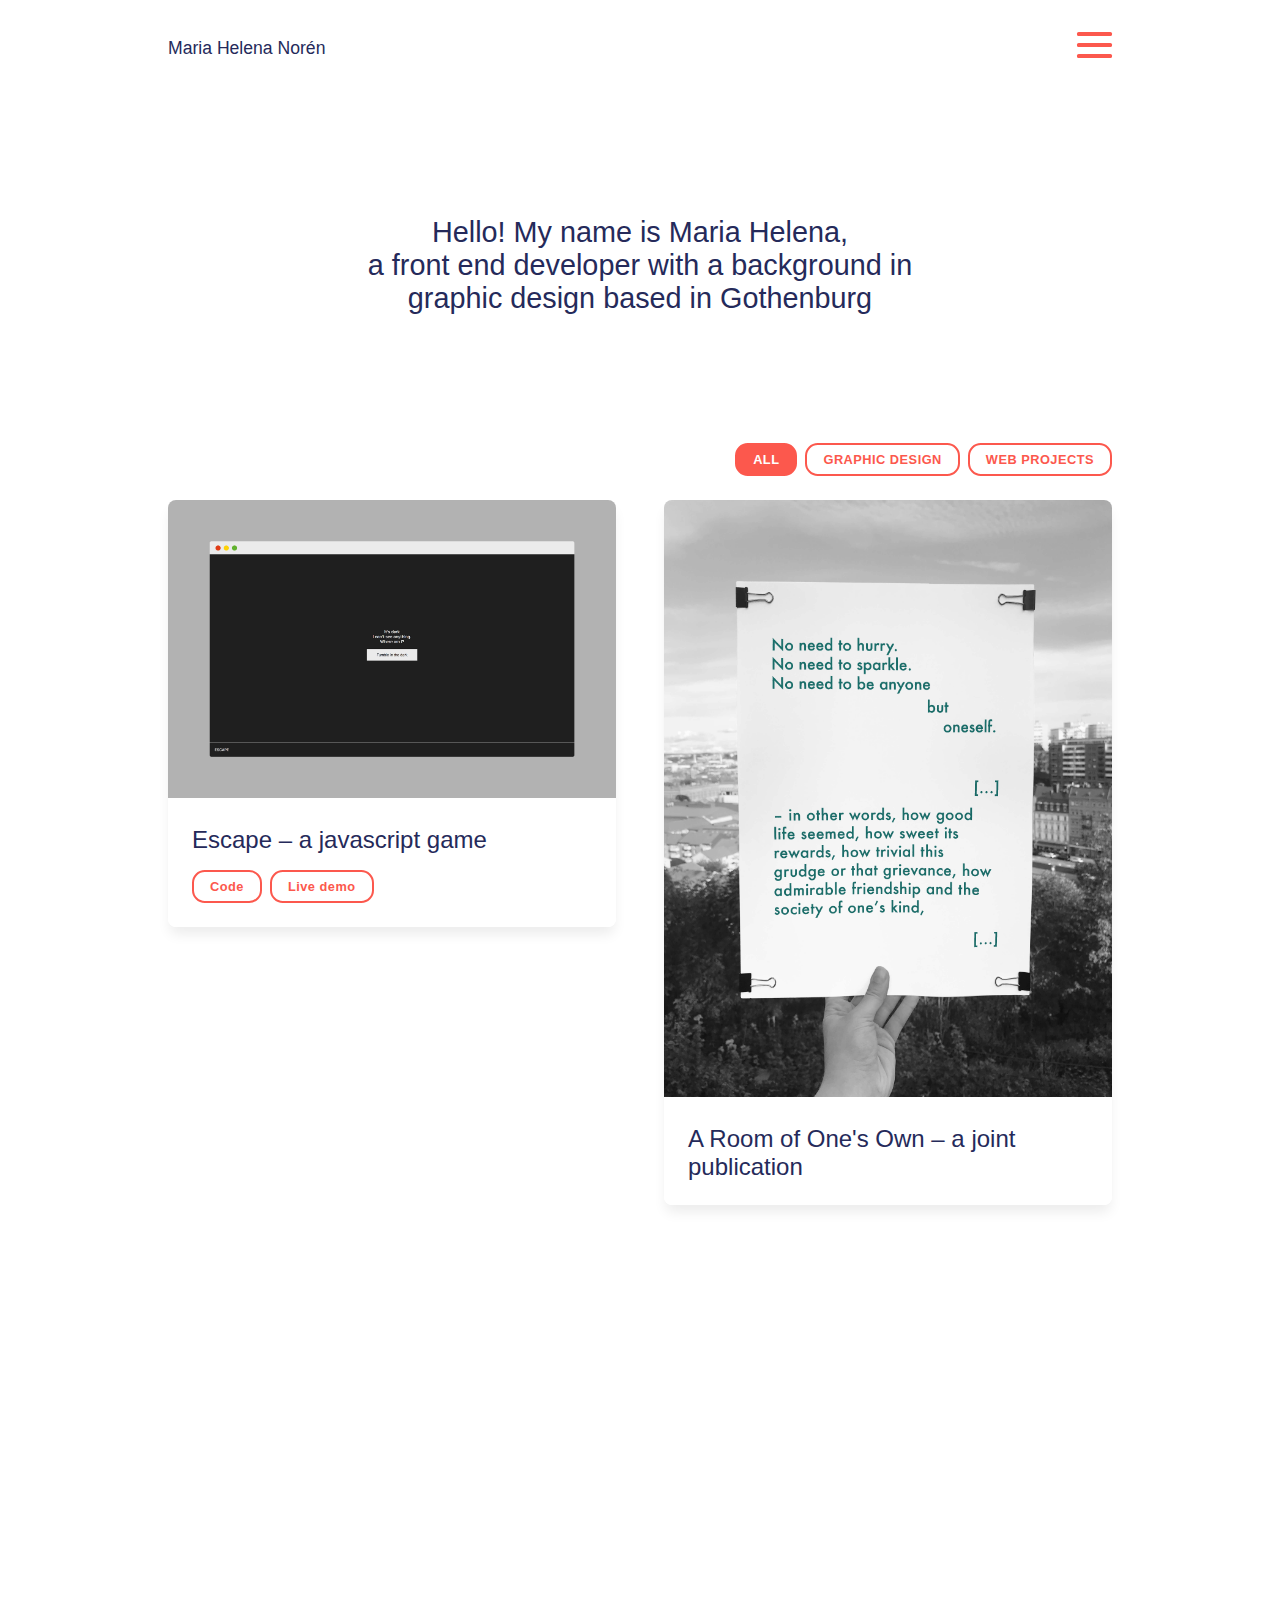
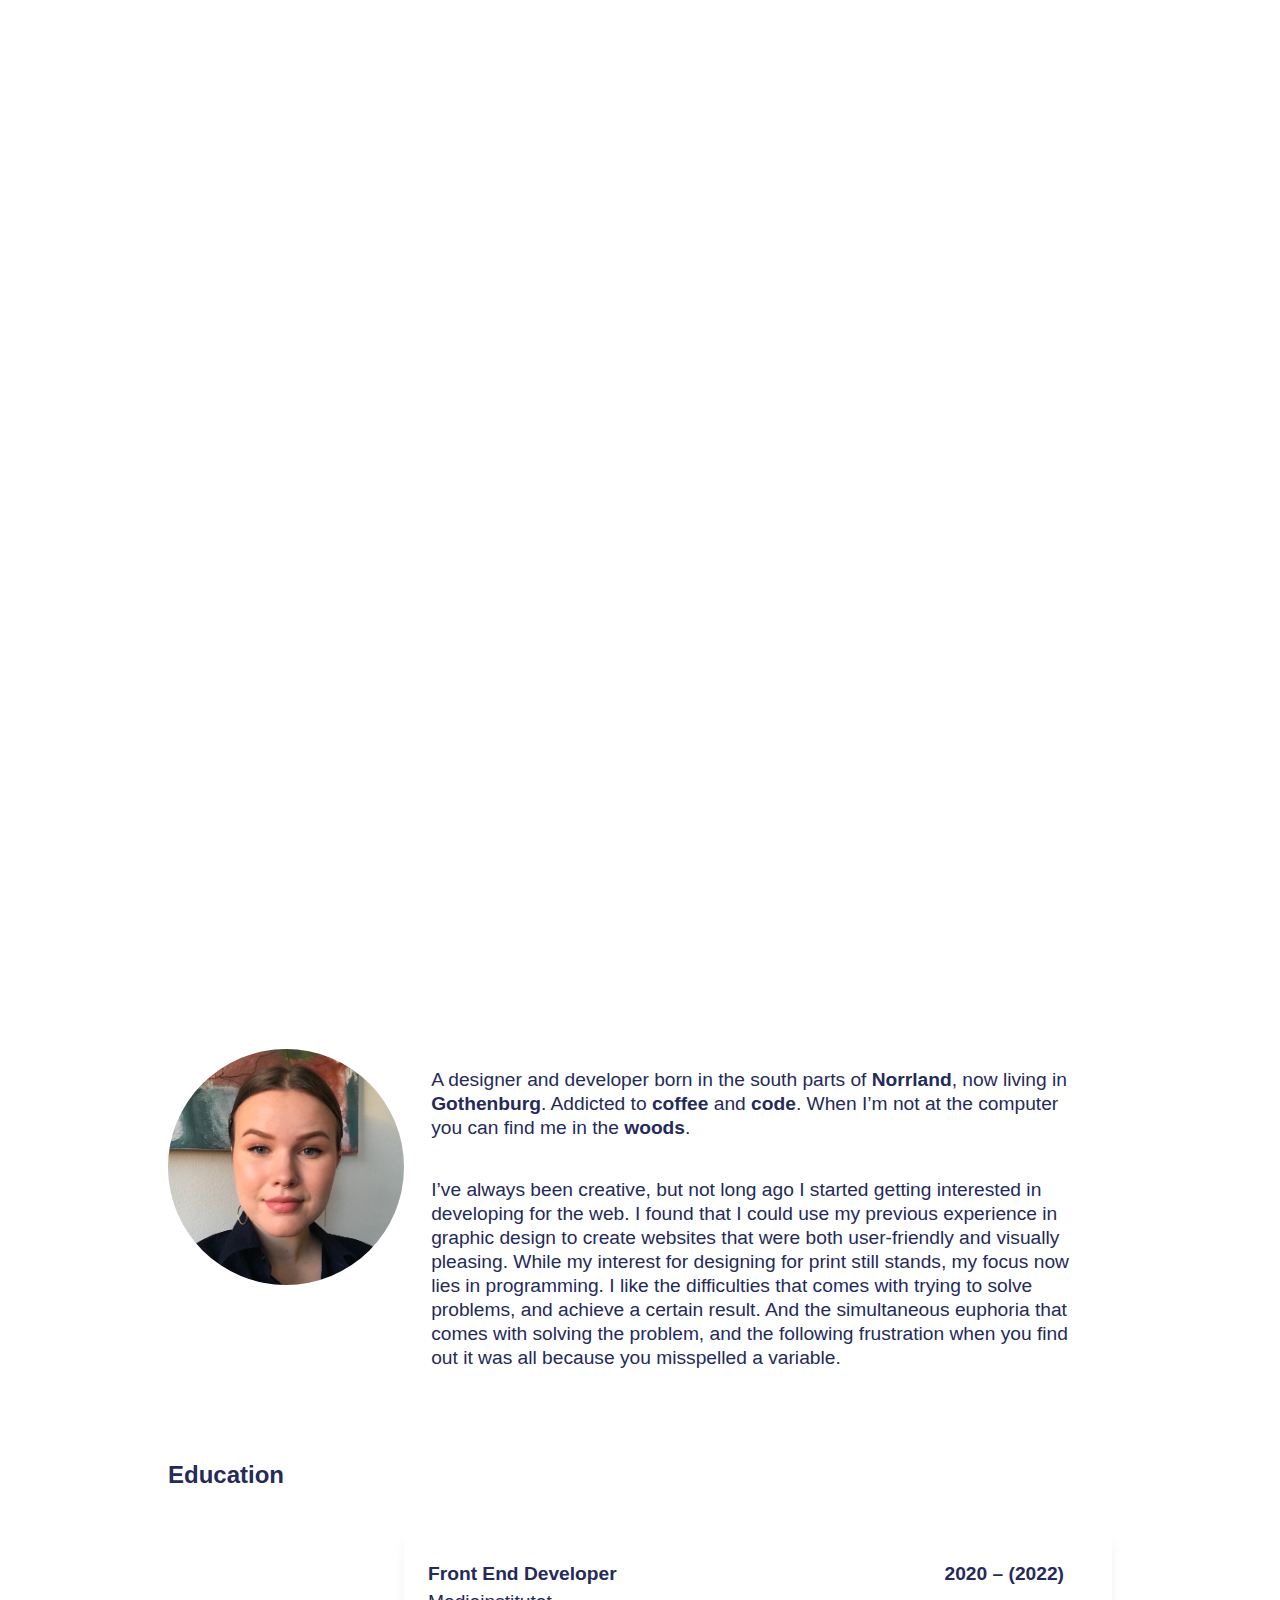
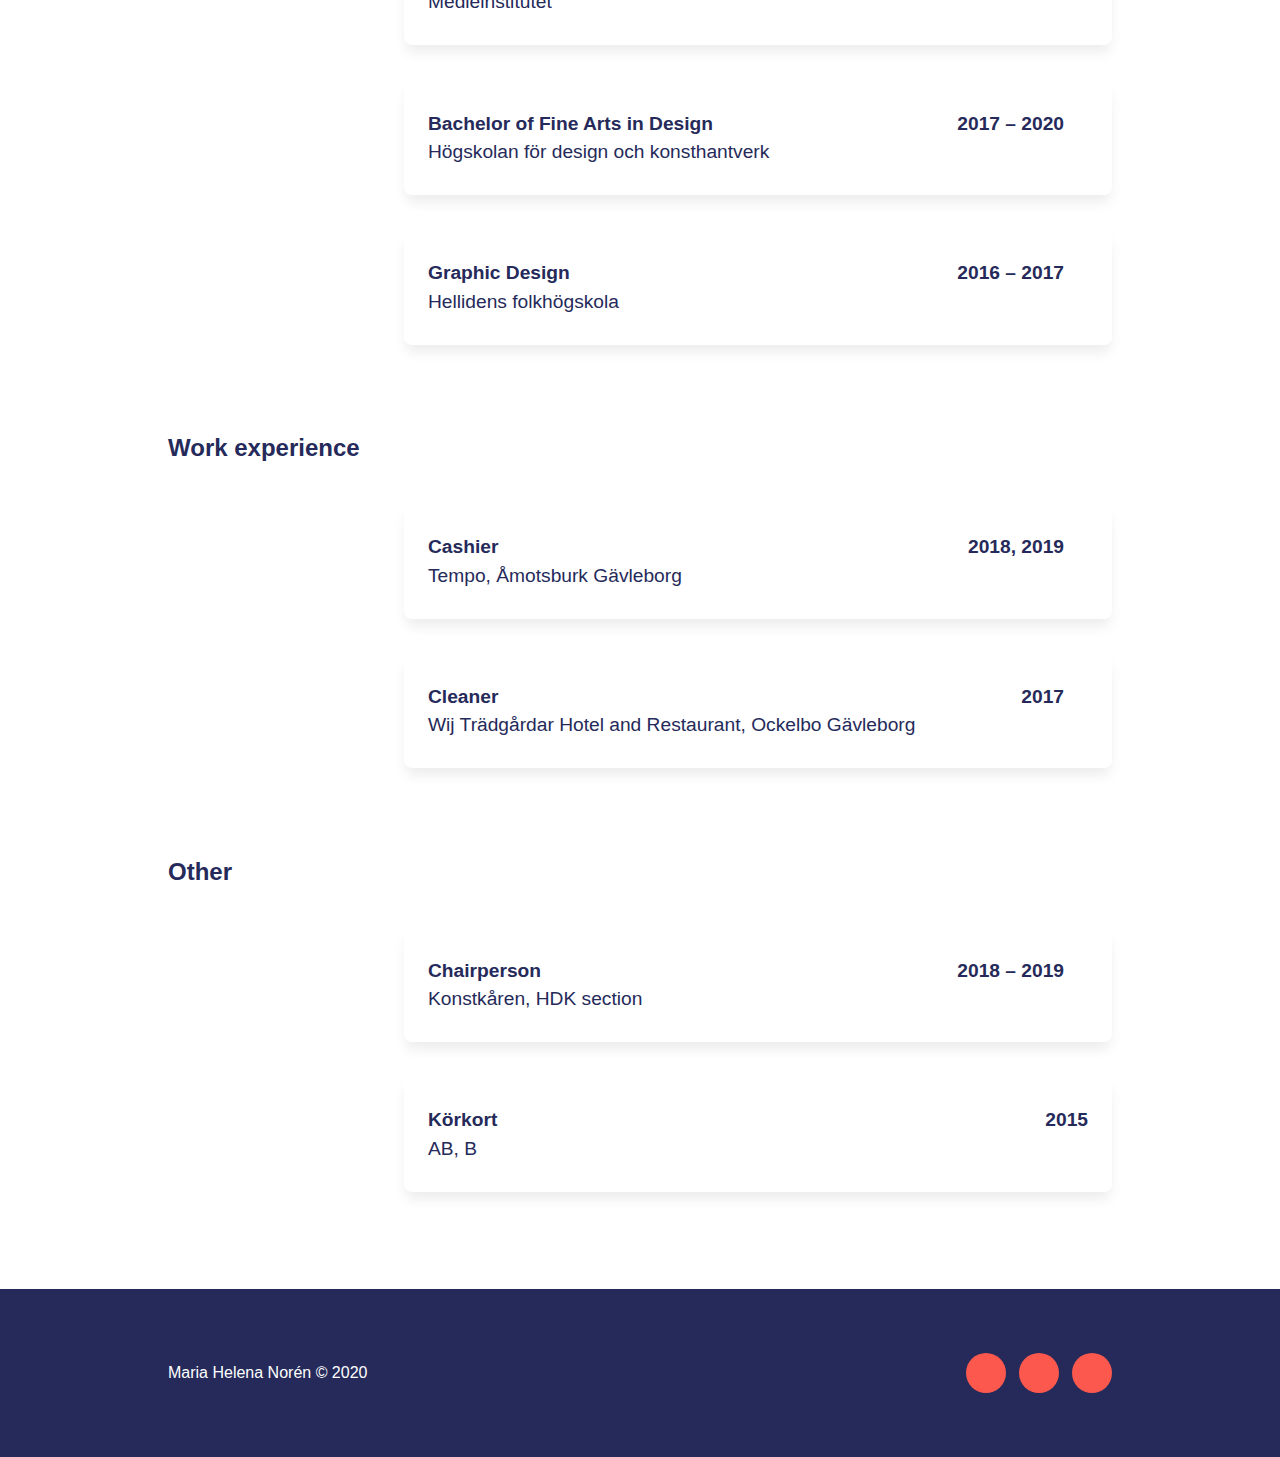
==== commit 0cfb35a8: "added alla project pages html and organized folders" ====
--- a/index.html
+++ b/index.html
@@ -7,13 +7,13 @@
 
     <link rel="stylesheet" href="https://use.fontawesome.com/releases/v5.15.1/css/all.css" integrity="sha384-vp86vTRFVJgpjF9jiIGPEEqYqlDwgyBgEF109VFjmqGmIY/Y4HV4d3Gp2irVfcrp" crossorigin="anonymous">
 
-    <link rel="stylesheet" href="./index.css">
-    <link rel="stylesheet" href="./reusable-classes.css">
-    <link rel="stylesheet" href="./tablet-large.css" media="(max-width: 1024px)">
-    <link rel="stylesheet" href="./tablet-small.css" media="(max-width: 768px)">
-    <link rel="stylesheet" href="./mobile.css" media="(max-width: 480px)">
+    <link rel="stylesheet" href="./css/index.css">
+    <link rel="stylesheet" href="./css/reusable-classes.css">
+    <link rel="stylesheet" href="./css/tablet-large.css" media="(max-width: 1024px)">
+    <link rel="stylesheet" href="./css/tablet-small.css" media="(max-width: 768px)">
+    <link rel="stylesheet" href="./css/mobile.css" media="(max-width: 480px)">
     
-    <script src="./main.js"></script>
+    <script src="./js/main.js"></script>
 
 </head>
 <body class="flex column align-center">
@@ -88,10 +88,10 @@
             <div class="projects" id="projects">
 
                 <a href="./javascript-game.html">
-                    <div class="project-container graphic-design rounded shadow">
+                    <div class="project-container web-project rounded shadow">
                         <img class="project-image" src="./assets/portfolio_images/javascript-game/screenshot-background(1).jpg">
                         <div class="project-info flex column">
-                            <h2>Escape - a javascript game</h2>
+                            <h2>Escape – a javascript game</h2>
                             <div class="project-buttons flex row">
                                 <a href="https://github.com/mariahelenanoren/javascript-game" target="_blank"><button class="project-button flex center">Code</button></a>
                                 <a href="https://mariahelenanoren.github.io/javascript-game/" target="_blank"><button class="project-button flex center">Live demo</button></a>
@@ -99,80 +99,68 @@
                         </div>
                     </div>
                 </a>
-                <a href="./project-page1.html">
+                <a href="./vocabulary.html">
                     <div class="project-container graphic-design rounded shadow">
-                        <img class="project-image" src="./assets/portfolio_images/bibliography/in-use(1).jpg">
-                        <div class="project-info flex column">
-                            <h2>Metamodernism bibliography</h2>
+                        <img class="project-image" src="./assets/portfolio_images/vocabulary/in-use(1).jpg">
+                        <div class="project-info flex column">
+                            <h2>Metamodernism Vocabulary</h2>
+                        </div>
+                    </div>
+                </a>
+                <a href="./exhibition-website.html">
+                    <div class="project-container web-project rounded shadow">
+                        <img class="project-image" src="./assets/portfolio_images/exhibition-website/screenshot-background(1).jpg">
+                        <div class="project-info flex column">
+                            <h2>Där ingen ska bo – an exhibition website</h2>
+                        </div>
+                    </div>
+                </a>
+                <a href="./folder.html">
+                    <div class="project-container graphic-design rounded shadow">
+                        <img class="project-image" src="./assets/portfolio_images/folder/folder-white(1).jpg">
+                        <div class="project-info flex column">
+                            <h2>Tactile Communication</h2>
+                        </div>
+                    </div>
+                </a>
+                <a href="./publication.html">
+                    <div class="project-container graphic-design rounded shadow">
+                        <img class="project-image" src="./assets/portfolio_images/publication/photo(1).jpg">
+                        <div class="project-info flex column">
+                            <h2>A Room of One's Own – a joint publication</h2>
+                        </div>
+                    </div>
+                </a>
+                <a href="./graduation-website.html">
+                    <div class="project-container web-project rounded shadow">
+                        <img class="project-image" src="./assets/portfolio_images/graduation-website/graduation-website(1).jpg">
+                        <div class="project-info flex column">
+                            <h2>The Non-anonymous Autonomous Society</h2>
                             <div class="project-buttons flex row">
-                                <button class="project-button flex center">Code</button>
-                                <button class="project-button flex center">Live demo</button>
-                            </div>
-                        </div>
-                    </div>
-                </a>
-
-                <div class="project-container web-project rounded shadow">
-                    <img class="project-image" src="./assets/portfolio_images/exhibition-website/screenshot-background(1).jpg">
-                    <div class="project-info flex column">
-                        <h2>Där ingen ska bo</h2>
-                    </div>
-                </div>
-
-                <div class="project-container graphic-design rounded shadow">
-                    <img class="project-image" src="./assets/portfolio_images/folder/folder-white(1).jpg">
-                    <div class="project-info flex column">
-                        <h2>The governments 2019 spring budget</h2>
-                    </div>
-                </div>
-                <div class="project-container graphic-design rounded shadow">
-                    <img class="project-image" src="./assets/portfolio_images/illustration/illstration(1).jpg">
-                    <div class="project-info flex column">
-                        <h2>Project 3</h2>
-                    </div>
-                </div>
-                <div class="project-container graphic-design rounded shadow">
-                    <img class="project-image" src="./assets/portfolio_images/publication/photo(1).jpg">
-                    <div class="project-info flex column">
-                        <h2>Publication: a room of ones own</h2>
-                    </div>
-                </div>
-                <div class="project-container web-project rounded shadow">
-                    <img class="project-image" src="./assets/portfolio_images/senses-website/senses-website-background(1).jpg">
-                    <div class="project-info flex column">
-                        <h2>Project 3</h2>
-                    </div>
-                </div>
-                <div class="project-container web-project rounded shadow">
-                    <img class="project-image" src="./assets/portfolio_images/graduation-website/graduation-website(1).jpg">
-                    <div class="project-info flex column">
-                        <h2>Project 3</h2>
-                        <div class="project-buttons flex row">
-                            <a href="https://thenonanonymous.net/" target="_blank"><button class="project-button flex center">Live demo</button></a>
-                        </div>
-                    </div>
-                </div>
-                
-                <div class="project-container graphic-design rounded shadow">
-                    <img class="project-image" src="./assets/portfolio_images/talt/logo(5).jpg">
-                    <div class="project-info flex column">
-                        <h2>Project 4</h2>
-                        <div class="project-buttons flex row">
-                            <button class="project-button flex center">Code</button>
-                            <button class="project-button flex center">Live demo</button>
-                        </div>
-                    </div>
-                </div>
-
+                                <a href="https://thenonanonymous.net/" target="_blank">
+                                    <button class="project-button flex center">Live demo</button>
+                                </a>
+                            </div>
+                        </div>
+                    </div>
+                </a>
+                <a href="./talt.html">
+                    <div class="project-container graphic-design rounded shadow">
+                        <img class="project-image" src="./assets/portfolio_images/talt/logo(1).jpg">
+                        <div class="project-info flex column">
+                            <h2>Tält – graphic identity</h2>
+                        </div>
+                    </div>
+                </a>
             </div>
 
             <div class="about flex column" id="about">
                 <div class="about-section flex justify-space-between align-start">
-                    <img src="/assets/profile-picture.jpg">
+                    <img src="./assets/profile-picture.jpg">
                     <div class="about-paragraphs flex column">
                         <p>
                             A designer and developer born in the south parts of <span class="weight-bold">Norrland</span>, 
-                            now living in <span class="weight-bold">Gothenburg</span>. addicted to <span class="weight-bold"> 
+                            now living in <span class="weight-bold">Gothenburg</span>. Addicted to <span class="weight-bold"> 
                             coffee</span> and <span class="weight-bold">code</span>. When I’m not at the computer you can find me in the 
                             <span class="weight-bold">woods</span>.
                         </p>
@@ -206,7 +194,7 @@
                         </div>
                         <div class="information-container flex column shadow rounded">
                             <div class="information-box flex row justify-space-between align-center">
-                                <h4 class="weight-bold">Designkandidat</h4>
+                                <h4 class="weight-bold">Bachelor of Fine Arts in Design</h4>
                                 <div class="flex row align-center">
                                     <h6 class="weight-bold">2017 – 2020</h6>
                                     <i class="fas fa-plus"></i>
@@ -274,18 +262,18 @@
 
                         <div class="information-container flex column shadow rounded">
                             <div class="information-box flex row justify-space-between align-center">
-                                <h4 class="weight-bold">Ordförande</h4>
+                                <h4 class="weight-bold">Chairperson</h4>
                                 <div class="flex row align-center">
                                     <h6 class="weight-bold">2018 – 2019</h6>
                                     <i class="fas fa-plus"></i>
                                 </div>
                             </div>
-                            <h5 class="weight-normal">Konstkåren, HDK sektionen</h5>
-                            <div class="expanded-information">
-                                <p>Förtroendevald som ordförande för HDKs studentförening.
-                                    Arbetsuppgifter inkluderade att hantera studentärenden,
-                                    representera studenternas intressen vid diverse möten och
-                                    samarbeta med andra instutitioner och deras sektioner.</p>
+                            <h5 class="weight-normal">Konstkåren, HDK section</h5>
+                            <div class="expanded-information">
+                                <p>Elected as chairperson of HDK's student association.
+                                    Tasks included handling student matters,
+                                    represent students' interests at various meetings and
+                                    collaborate with other institutions and their sections.</p>
                             </div>
                         </div>
 
--- a/css/index.css
+++ b/css/index.css
@@ -0,0 +1,373 @@
+* {
+    box-sizing: border-box;
+    list-style: none;
+    outline: none!important;
+    color: #252A5A;
+}
+
+html, body {
+    margin: 0;
+    width: 100%;
+    height: 100%;
+    font-family: -apple-system, BlinkMacSystemFont, 'Helvetica Neue', Helvetica, sans-serif;
+}
+
+body p {
+    font-weight: 300;
+}
+
+body ul {
+    padding: 0;
+}
+
+body a {
+    text-decoration: none;
+}
+
+.pattern {
+    position: absolute;
+    display: inline-block;
+    width: 100%;
+    height: 100%;
+    opacity: 25%;
+    z-index: -1;
+    background: rgb(255,255,255);
+    overflow: hidden;
+}
+
+.pattern:after {
+    content:'';
+    position: absolute;
+    left:0; 
+    top:0;
+    width: 100%; 
+    height:100%;
+    display:inline-block;
+    background: linear-gradient(0deg, rgba(255,255,255,1) 75%, rgba(248,253,45,0) 100%);
+}
+
+.pattern img {
+    display: block;
+}
+
+.wrapper {
+    width: 100%;
+    max-width: 75rem;
+    padding: 0 8rem;
+}
+
+/* HEADER */
+header {
+    width: 100%;
+    font-size: 1.2rem;
+    z-index: 100;
+    padding: 2rem 0;
+}
+
+h1 {
+    margin: 0;
+    font-size: 1.1rem
+}
+
+/* Hamburger */
+.hamburger {
+    width: 3.2rem;
+    padding: 1rem 0 1rem 1rem;
+    height: calc(1.4rem + 4px);
+    position: relative;
+    cursor: pointer;
+}
+
+.hamburger span {
+    width: calc(100% - 1rem);
+    border-radius: 0.1rem;
+    height: 4px; /* Rem makes the divs look uneven */
+    background-color: #FC584D;
+    transition: .2s ease-in-out;
+    position: absolute;
+}
+
+.hamburger :nth-child(1) {
+    top: 0rem;
+}
+.hamburger :nth-child(2) {
+    top: 0.7rem;
+}
+.hamburger :nth-child(3) {
+    top: 1.4rem;
+}
+
+/* Hamburger menu */
+
+.hamburger-menu {
+    display: none;
+    position: absolute;
+    width: 100%;
+    top: 0;
+    bottom: 0;
+    left: 0;
+    right: 0;
+    font-size: 1.5rem;
+    background-color: white;
+    z-index: 100;
+}
+
+.hamburger-inner {
+    padding: 7rem 8rem 4rem 8rem;
+    max-width: 75rem;
+    width: 100%;
+    height: 100%;
+}
+
+.hamburger-menu li {
+    margin: 1rem 0;
+    cursor: pointer;
+    width: fit-content;
+}
+
+.hamburger-nav ul ul {
+    padding: 0 0 0 2rem;
+}
+
+/* Socials */
+.socials {
+    height: 100%;
+}
+.social {
+    width: 2.5rem;
+    height: 2.5rem;
+    border-radius: 100%;
+    background-color: #FC584D;
+}
+
+.social i {
+    font-size: 1.5rem;
+    color: white;
+}
+
+.hamburger-inner .social {
+    margin-right: 0.8rem;
+}
+
+footer .social {
+    margin-left: 0.8rem;
+}
+
+
+/* MAIN */
+
+main {
+    width: 100%;
+}
+
+/* INTRODUCTION */
+
+.introduction {
+    width: 100%;
+    padding: 6rem 0;
+}
+
+.introduction p {
+    font-size: clamp(1.35rem, 3vw, 1.8rem);
+    opacity: 0;
+    margin: 3rem 0;
+    transition: margin-top 0.25s ease-in, opacity 0.25s ease-in;
+}
+
+/*  PROJECTS */
+
+.filter-buttons {
+    width: 80%;
+    margin-left: 20%;
+}
+
+.filter-buttons button {
+    margin-left: 0.5rem;
+    margin-top: 0.5rem;
+}
+
+.active {
+    background-color: #FC584D!important;
+    color: white!important;
+}
+
+.projects {
+    column-count: 2;
+    -webkit-column-count: 2; /* Ch, Saf, And, BB  */
+    -moz-column-count: 2; /* Fx */
+
+    column-gap: 3rem;
+    -webkit-column-gap: 3rem;
+    -moz-column-gap: 3rem;
+}
+
+.project-container {
+    display: inline-block;
+    margin: 3rem 0;
+    opacity: 0;
+    width: 100%;
+    transition: margin 0.25s ease-in, opacity 0.25s ease-in;
+    background-color: white;
+    cursor: pointer;
+}
+
+.project-info {
+    border-radius: 0 0 0.5rem 0.5rem;
+    padding: 1.5rem;
+    background-color: white;
+}
+
+h2 {
+    margin: 0;
+    font-size: clamp(1.2rem, 3vw, 1.5rem);
+    font-weight: 500;
+}
+
+.project-image {
+    width: 100%;
+    border-radius: 0.5rem 0.5rem 0 0;
+}
+
+.project-buttons button {
+    margin-right: 0.5rem;
+    margin-top: 1rem;
+}
+
+.project-button {
+    background-color: transparent;
+    border: 0.13rem #FC584D solid;
+    color: #FC584D;
+    font-weight: 600;
+    border-radius: 0.8rem;
+    padding: 0.3rem 1rem;
+    letter-spacing: 0.03rem;
+    font-size: 0.8rem;
+    line-height: 1.2rem;
+    white-space: nowrap;
+    cursor: pointer;
+}
+
+.project-button:hover {
+    background-color: #FC584D;
+    color: white;
+}
+
+/* ABOUT */
+.about {
+    padding: 3rem 0 5rem 0;
+}
+
+.about-section:first-child {
+    flex-direction: row;
+}
+
+.about-section {
+    width: 100%;
+    flex-direction: row;
+    margin-top: 3rem;
+}
+
+.about-section img {
+    border-radius: 100%;
+    width: 25%;
+    height: auto;
+}
+
+.about-paragraphs {
+    width: 100%;
+}
+
+.about-paragraphs p {
+    width: 100%;
+    font-size: clamp(1.1rem, 2vw, 1.2rem);
+    line-height: 1.5rem;
+    padding: 0 1.7rem;
+}
+
+.about-section h3 {
+    font-size: clamp(1.3rem, 3vw, 1.5rem);
+}
+
+.about-section h4 {
+    margin: 0.2rem 0;
+    font-size: 1.2rem;
+    word-break: break-all;
+    -ms-word-break: break-all;
+}
+
+.about-section h5, .about-section h6 {
+    margin: 0.2rem 0;
+    font-size: clamp(1.1rem, 2vw, 1.2rem);
+    word-break: break-word;
+    -ms-word-break: break-word;
+}
+
+.information-containers {
+    width: 75%;
+}
+
+.information-container {
+    width: 100%;
+    height: auto;
+    padding: 1.8rem 1.5rem;
+    margin: 2.5% 0;
+    transition: height 1s ease-in-out;
+    cursor: pointer;
+    background-color: white;
+}
+
+#other .information-container:last-child {
+    cursor: unset;
+}
+
+.information-container i {
+    color: #FC584D;
+    margin-left: 1.5rem;
+}
+
+.information-headline {
+    width: 90%;
+}
+
+.expand-button {
+    height: 0;
+    width: 0;
+    margin: 0.5rem 0 0 0.8rem;
+    border: 0.4rem solid transparent;
+    border-top-color:  #FC584D;
+    content: "";
+}
+
+.expanded-information {
+    width: 90%;
+    max-height: 0;
+    overflow: hidden;
+    transition: max-height 0.25s ease-in-out;
+    font-size: clamp(1.1rem, 2vw, 1.2rem);
+}
+
+.max-height {
+    max-height: 20vw;
+}
+
+.information-height {
+    height: 0;
+}
+
+/* FOOTER */
+
+footer {
+    width: 100%;
+    background-color: #252A5A; 
+}
+
+.footer-inner {
+    max-width: 75rem;
+    width: 100%;
+    padding: 3rem 8rem;
+}
+
+.footer-inner h5 {
+    font-size: 1rem;
+    color: white;
+}
--- a/css/reusable-classes.css
+++ b/css/reusable-classes.css
@@ -0,0 +1,115 @@
+/* REUSABLE CLASSES */
+
+.flex {
+    display: flex;
+    display: -webkit-box;  /* OLD - iOS 6-, Safari 3.1-6, BB7 */
+    display: -ms-flexbox;  /* TWEENER - IE 10 */
+    display: -webkit-flex; /* NEW - Safari 6.1+. iOS 7.1+, BB10 */
+}
+
+.column {
+    flex-direction: column;
+}
+
+.row {
+    flex-direction: row;
+}
+
+.center {
+    align-items: center;
+    justify-content: center;
+}
+
+.align-center {
+    align-items: center;
+}
+
+.justify-center {
+    justify-content: center;
+}
+
+.justify-space-between {
+    justify-content: space-between;
+}
+
+.primary {
+    background-color: #FC584D;
+}
+
+.rounded {
+    border-radius: 0.5rem;
+}
+
+.shadow {
+    -webkit-box-shadow: 0px 9px 13px -2px rgba(0,0,0,0.08);
+    -moz-box-shadow: 0px 9px 13px -2px rgba(0,0,0,0.08);
+    box-shadow: 0px 9px 13px -2px rgba(0,0,0,0.08);
+}
+
+.grow {
+    flex: 1;
+    -webkit-flex: 1;       /* Safari 6.1+. iOS 7.1+, BB10 */
+    -ms-flex: 1;           /* IE 10 */
+    flex: 1;     
+}
+
+.justify-end {
+    justify-content: flex-end;
+}
+
+.wrap {
+    flex-wrap: wrap;
+}
+
+.align-start {
+    align-items: flex-start;
+}
+
+.grid {
+    display: grid;
+}
+
+.overflow-visible {
+    overflow: visible!important;
+}
+
+.auto-height {
+    height: auto!important;
+}
+
+.weight-normal {
+    font-weight: 300;
+}
+
+.weight-semibold {
+    font-weight: 500;
+}
+
+.weight-bold {
+    font-weight: 600;
+}
+
+.text-center {
+    text-align: center;
+}
+
+.align-start {
+    align-items: flex-start;
+}
+
+.align-self-right {
+    align-self: flex-end;
+}
+
+.align-end {
+    align-items: flex-end;
+}
+
+.scroll-lock {
+    overflow-y: scroll;
+    position: fixed;
+}
+
+h1, h2, h3, h4, h5 {
+    color: #252A5A
+}--- a/css/tablet-large.css
+++ b/css/tablet-large.css
@@ -0,0 +1,33 @@
+/* TABLET LARGE */
+/* Max-width: 1024px */
+
+/* ------ INDEX.HTML ------ */
+.wrapper {
+    padding: 0 4rem;
+}
+
+.hamburger-inner {
+    padding: 8rem 4rem 4rem 4rem;
+}
+
+.footer-inner {
+    padding: 2rem 4rem;
+}
+
+/* ------ PROJECTS.HMTL ------ */
+
+.project-intro-image {
+    width: 40%;
+}
+
+.project-intro-text {
+    width: 60%;
+}
+
+.project-intro-text h2 {
+    margin: 0 0 0.4rem 0;
+}
+
+.project-intro-text h3 {
+    margin: 0.4rem 0;
+}--- a/css/tablet-small.css
+++ b/css/tablet-small.css
@@ -0,0 +1,76 @@
+/* TABLET SMALL */
+/* Max-width: 768px */
+
+.wrapper {
+    padding: 0 2.5rem;
+}
+
+.hamburger-inner {
+    padding: 8rem 2.5rem 4rem 2.5rem;
+}
+
+.introduction {
+    padding: 4rem 0;
+}
+
+.projects {
+    column-count: 1;
+    -webkit-column-count: 1; /* Ch, Saf, And, BB  */
+    -moz-column-count: 1; /* Fx */
+
+    column-gap: 1rem;
+    -webkit-column-gap: 1rem;
+    -moz-column-gap: 1rem;
+}
+
+.project-image {
+    width: 100%;
+    border-radius: 0.5rem 0.5rem 0 0;
+}
+
+.about {
+    padding: 0 0 5rem 0;
+}
+
+.about-section:first-child {
+    flex-direction: column;
+    margin-top: 3rem;
+}
+
+.about-section img {
+    width: 40%;
+    margin: 2rem;
+}
+
+.about-paragraphs p {
+    padding: 0;
+    line-height: 1.4rem;
+}
+
+.footer-inner {
+    padding: 2rem 2.5rem;
+}
+
+.information-containers {
+    width: 100%;
+}
+
+.max-height {
+    max-height: 34vw;
+}
+
+/* ------ PROJECT.HTML ------ */
+.project-intro {
+    flex-direction: column-reverse;
+    padding: 0;
+}
+
+.project-intro-image {
+    width: 100%;
+    margin: 2.5% 0;
+}
+
+.project-intro-text {
+    width: 100%;
+    padding: 2rem 0;
+}--- a/css/mobile.css
+++ b/css/mobile.css
@@ -0,0 +1,75 @@
+/* MOBILE */
+/* Max-width: 480px */
+
+.wrapper {
+    padding: 0 1.5rem;
+}
+
+.hamburger-inner {
+    padding: 8rem 1.5rem 4rem 1.5rem;
+}
+
+.introduction {
+    padding: 3rem 1.5rem;
+}
+
+.introduction p {
+    text-align: center;
+}
+
+.text-break {
+    display: none;
+}
+
+.project-image {
+    width: 100%;
+    border-radius: 0.5rem 0.5rem 0 0;
+}
+
+.project-buttons button {
+    margin-right: 0.5rem;
+    margin-top: 1rem;
+}
+
+.project-button {
+    padding: 0.3rem 1rem;
+}
+
+.about {
+    padding: 0 0 3rem 0;
+}
+
+.about-section img {
+    width: 60%;
+    align-self: center;
+}
+
+.information-container {
+    padding: 1rem;
+}
+
+.information-box {
+    flex-direction: column-reverse;
+}
+
+.information-box > div {
+    align-self: flex-end;
+}
+
+.information-box > h4 {
+    margin: 0.3rem 0;
+    align-self: flex-start;
+}
+
+.max-height {
+    max-height: 60vw;
+}
+
+.footer-inner {
+    padding: 2.5rem 1.5rem;
+    flex-direction: column;
+}
+
+.footer-inner h5 {
+    margin: 0 0 1rem 0;
+}
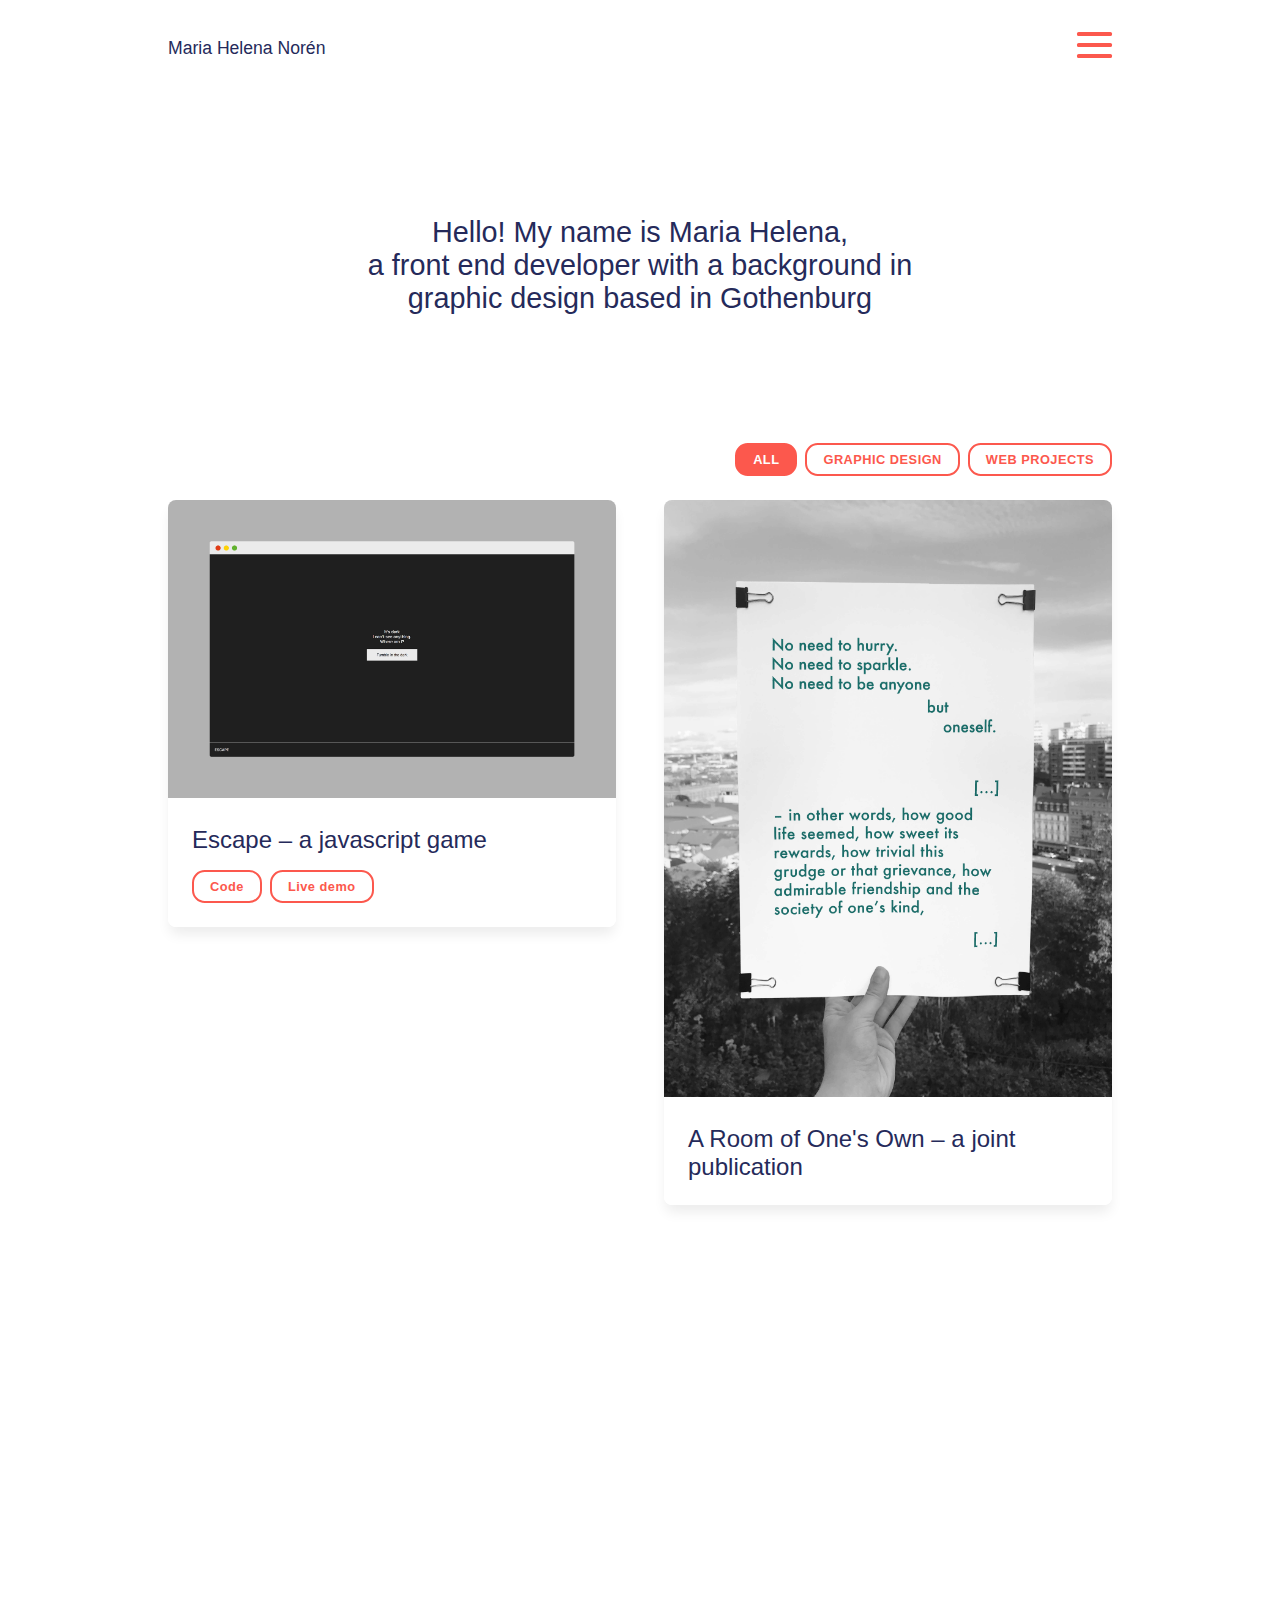
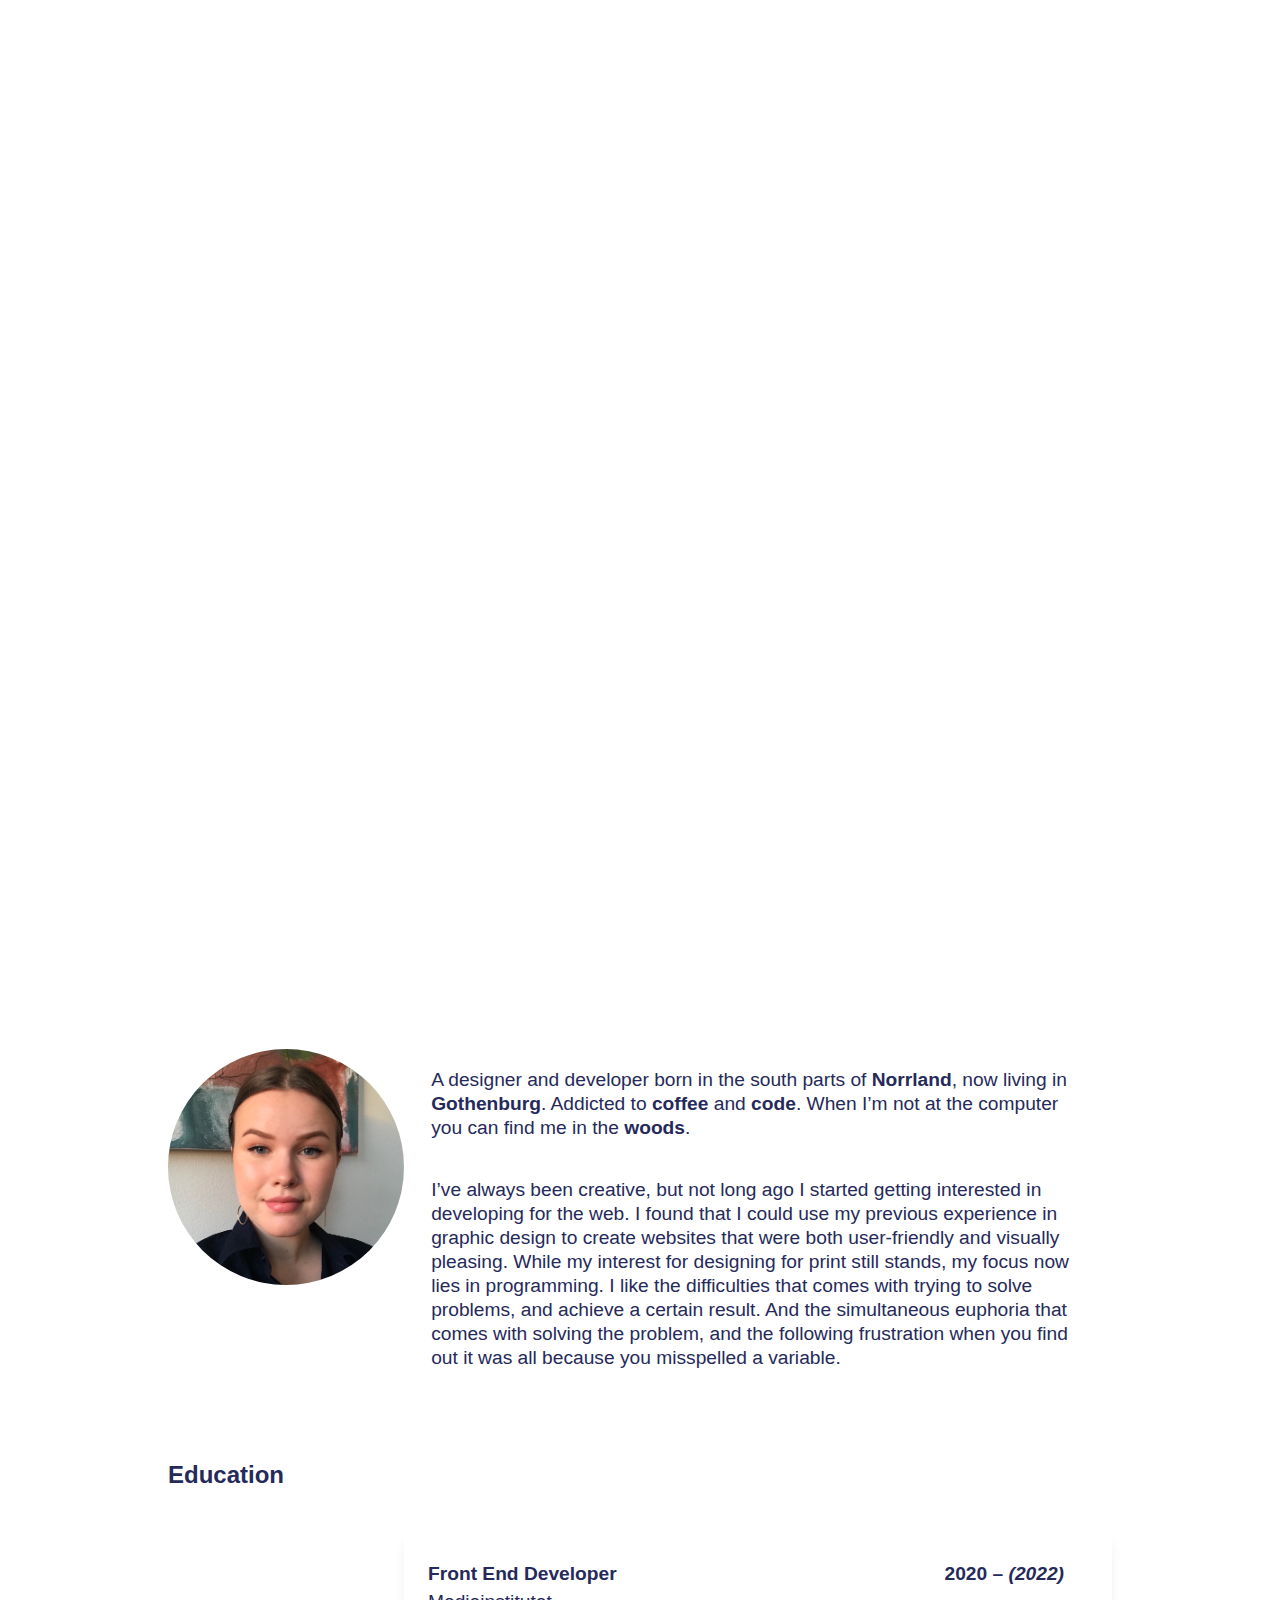
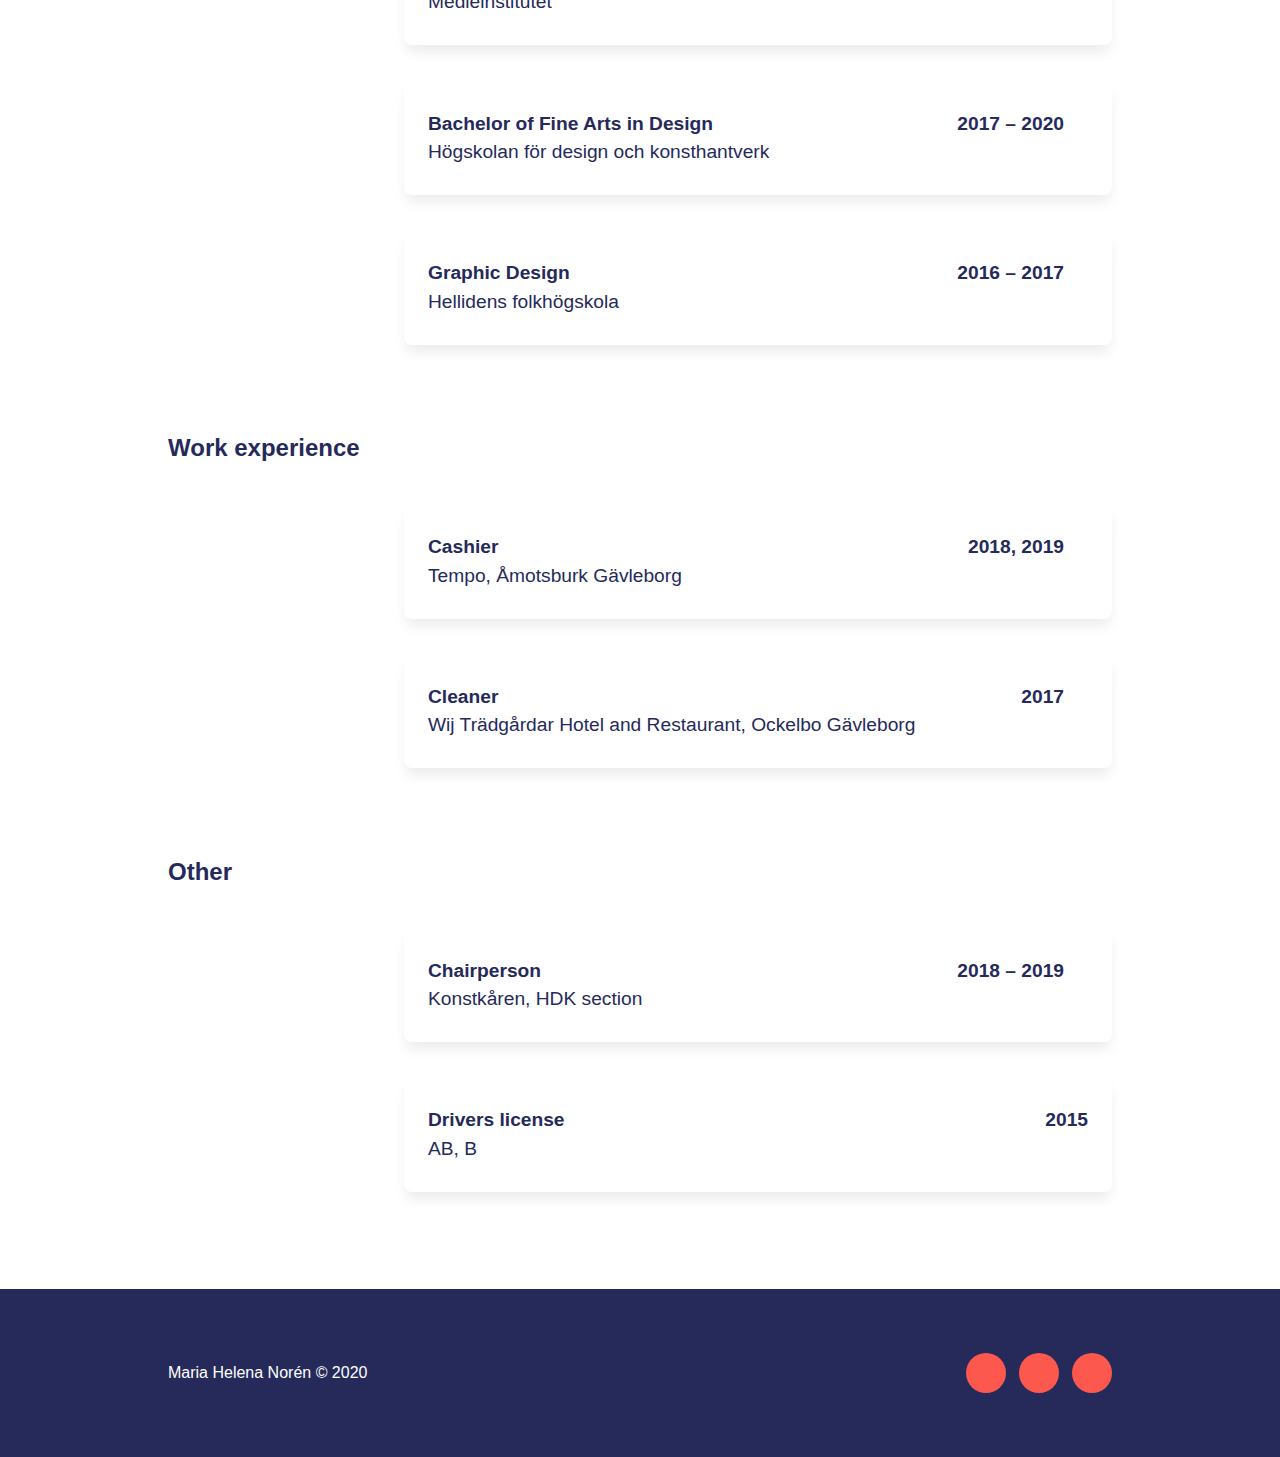
==== commit daf19b30: "fixed spelling errors" ====
--- a/index.html
+++ b/index.html
@@ -5,6 +5,7 @@
     <meta name="viewport" content="width=device-width, initial-scale=1.0">
     <title>Maria Helena Norén</title>
 
+    <!-- STYLESHEETS -->
     <link rel="stylesheet" href="https://use.fontawesome.com/releases/v5.15.1/css/all.css" integrity="sha384-vp86vTRFVJgpjF9jiIGPEEqYqlDwgyBgEF109VFjmqGmIY/Y4HV4d3Gp2irVfcrp" crossorigin="anonymous">
 
     <link rel="stylesheet" href="./css/index.css">
@@ -13,19 +14,28 @@
     <link rel="stylesheet" href="./css/tablet-small.css" media="(max-width: 768px)">
     <link rel="stylesheet" href="./css/mobile.css" media="(max-width: 480px)">
     
+    <!-- SCRIPT -->
     <script src="./js/main.js"></script>
 
 </head>
+
+<!-- BODY -->
 <body class="flex column align-center">
+
+    <!-- BACKGROUND PATTERN -->
     <div class="pattern">
         <img src="./assets/patternpad.svg" alt="">
     </div>
-           <!-- Hamburger menu -->
+           <!-- HAMBURGER MENU -->
            <div class="hamburger-menu column align-center">
+
+            <!-- BACKGROUND PATTERN -->
             <div class="pattern">
                 <img src="./assets/patternpad.svg" alt="">
             </div>
-            <div class="hamburger-inner flex column">
+                <div class="hamburger-inner flex column">
+
+                    <!-- HAMBURGER NAV MENU -->
                     <nav class="hamburger-nav flex grow weight-normal">
                         <ul>
                             <li>Projects</li>
@@ -38,6 +48,7 @@
                         </ul>
                     </nav>
 
+                    <!-- HAMBURGER SOCIALS -->
                     <div class="flex row align-bottom">
                         <a href="mailto: marialinder97@hotmail.com" target="_blank">
                             <div class="social flex center">
@@ -54,14 +65,16 @@
                             </div>
                         </a>
                     </div>
-            </div>
-        </div>
+                </div>
+            </div>
         
     <div class="wrapper flex column">
 
         <!-- HEADER -->
         <header class="flex row align-center justify-space-between">
             <h1 class="weight-semibold">Maria Helena Norén</h1>
+
+            <!-- HAMBURGER ICON -->
             <div class="hamburger flex column center">
                 <span></span>
                 <span></span>
@@ -71,6 +84,8 @@
 
         <!-- MAIN -->
         <main>
+
+            <!-- INTRODUCTION -->
             <div class="introduction flex row center text-center">
                 <p class="weight-normal">
                     <span class="weight-semibold">Hello!</span> My name is <span class="weight-semibold">Maria Helena,</span><br class="text-break">
@@ -79,14 +94,17 @@
                 </p>
             </div>
 
+            <!-- FILTER BUTTONS -->
             <div class="filter-buttons wrap flex row justify-end">
                 <button class="project-button active" id="all">ALL</button>
                 <button class="project-button" id="graphic">GRAPHIC DESIGN</button>
                 <button class="project-button" id="web">WEB PROJECTS</button>
             </div>
 
+            <!-- PROJECT CONTAINER -->
             <div class="projects" id="projects">
 
+                <!-- PROJECT: JAVASCRIPT GAME -->
                 <a href="./javascript-game.html">
                     <div class="project-container web-project rounded shadow">
                         <img class="project-image" src="./assets/portfolio_images/javascript-game/screenshot-background(1).jpg">
@@ -99,6 +117,8 @@
                         </div>
                     </div>
                 </a>
+
+                <!-- PROJECT: VOCABULARY -->
                 <a href="./vocabulary.html">
                     <div class="project-container graphic-design rounded shadow">
                         <img class="project-image" src="./assets/portfolio_images/vocabulary/in-use(1).jpg">
@@ -107,6 +127,8 @@
                         </div>
                     </div>
                 </a>
+                
+                <!-- PROJECT: DÄR INGEN SKA BO -->
                 <a href="./exhibition-website.html">
                     <div class="project-container web-project rounded shadow">
                         <img class="project-image" src="./assets/portfolio_images/exhibition-website/screenshot-background(1).jpg">
@@ -115,6 +137,8 @@
                         </div>
                     </div>
                 </a>
+
+                <!-- PROJECT: TACTILE COMMUNICATION -->
                 <a href="./folder.html">
                     <div class="project-container graphic-design rounded shadow">
                         <img class="project-image" src="./assets/portfolio_images/folder/folder-white(1).jpg">
@@ -123,6 +147,8 @@
                         </div>
                     </div>
                 </a>
+
+                <!-- PROJECT: A ROOM FOR ONE'S OWN -->
                 <a href="./publication.html">
                     <div class="project-container graphic-design rounded shadow">
                         <img class="project-image" src="./assets/portfolio_images/publication/photo(1).jpg">
@@ -131,6 +157,8 @@
                         </div>
                     </div>
                 </a>
+
+                <!-- PROJECT: THE NON-ANONYMOUS-->
                 <a href="./graduation-website.html">
                     <div class="project-container web-project rounded shadow">
                         <img class="project-image" src="./assets/portfolio_images/graduation-website/graduation-website(1).jpg">
@@ -144,6 +172,8 @@
                         </div>
                     </div>
                 </a>
+
+                <!-- PROJECT: TÄLT -->
                 <a href="./talt.html">
                     <div class="project-container graphic-design rounded shadow">
                         <img class="project-image" src="./assets/portfolio_images/talt/logo(1).jpg">
@@ -154,7 +184,10 @@
                 </a>
             </div>
 
+            <!-- ABOUT CONTAINER -->
             <div class="about flex column" id="about">
+
+                <!-- ABOUT ME -->
                 <div class="about-section flex justify-space-between align-start">
                     <img src="./assets/profile-picture.jpg">
                     <div class="about-paragraphs flex column">
@@ -175,15 +208,19 @@
                     </div>
                 </div>
                 
+                <!-- EDUCATION  -->
                 <div class="about-section flex column" id="education">
                     <h3>Education</h3>
                     <div class="information-containers flex column align-self-right">
 
-                        <div class="information-container flex column shadow rounded">
+                        <!-- EXPANDABLE INFORMATION CONTAINER -->
+                        <div class="information-container flex column shadow rounded">
+
+                            <!-- MEDIEINSTITUTET -->
                             <div class="information-box flex row justify-space-between align-center">
                                 <h4 class="weight-bold">Front End Developer</h4>
                                 <div class="flex row align-center">
-                                    <h6 class="weight-bold">2020 – (2022)</h6>
+                                    <h6 class="weight-bold">2020 – <em>(2022)</em></h6>
                                     <i class="fas fa-plus"></i>
                                 </div>
                             </div>
@@ -192,6 +229,8 @@
                                 <p>A two-year Higher Vocational Education (HVE) in front end development. The education places great focus on practical knowledge and also has two longer periods of internship. During this program we learn responsive webdevelopment using CSS, HTML, JavaScript among other things. </p>
                             </div>
                         </div>
+
+                        <!-- HDK -->
                         <div class="information-container flex column shadow rounded">
                             <div class="information-box flex row justify-space-between align-center">
                                 <h4 class="weight-bold">Bachelor of Fine Arts in Design</h4>
@@ -205,6 +244,8 @@
                                 <p>A broad design education with a strong focus on project work, formulated by the student to fit their area of interest. During my education, I switched from focusing on printed material to exploring digital methods and tools. It was during this time that I became interested in web design and web programming.</p>
                             </div>
                         </div>
+
+                        <!-- HELLIDEN -->
                         <div class="information-container flex column shadow rounded">
                             <div class="information-box flex row justify-space-between align-center">
                                 <h4 class="weight-bold">Graphic Design</h4>
@@ -222,10 +263,14 @@
                     </div>
                 </div>
 
+                <!-- WORK -->
                 <div class="about-section flex column" id="work">
                     <h3>Work experience</h3>
+
+                    <!-- EXPANDABLE INFORMATION CONTAINER -->
                     <div class="information-containers flex column align-self-right">
 
+                        <!-- TEMPO -->
                         <div class="information-container flex column shadow rounded">
                             <div class="information-box flex row justify-space-between align-center">
                                 <h4 class="weight-bold">Cashier</h4>
@@ -239,6 +284,8 @@
                                 <p>For two summers I worked as a cashier at the Tempo grocery store in Åmot. My duties included handling Svenska Spel, Systembolaget orders and fishing licenses. Good customer service and efficiency were of great importance.</p>
                             </div>
                         </div>
+
+                        <!-- WIJ TRÄDGÅRDAR -->
                         <div class="information-container flex column shadow rounded">
                             <div class="information-box flex row justify-space-between align-center">
                                 <h4 class="weight-bold">Cleaner</h4>
@@ -256,10 +303,14 @@
                     </div>
                 </div>
 
+                <!-- OTHER -->
                 <div class="about-section flex column" id="other">
                     <h3>Other</h3>
+
+                    <!-- EXPANDABLE INFORMATION CONTAINER -->
                     <div class="information-containers flex column align-self-right">
 
+                        <!-- KONSTKÅREN -->
                         <div class="information-container flex column shadow rounded">
                             <div class="information-box flex row justify-space-between align-center">
                                 <h4 class="weight-bold">Chairperson</h4>
@@ -277,9 +328,10 @@
                             </div>
                         </div>
 
-                        <div class="information-container flex column shadow rounded">
-                            <div class="information-box flex row justify-space-between align-center">
-                                <h4 class="weight-bold">Körkort</h4>
+                        <!-- KÖRKORT -->
+                        <div class="information-container flex column shadow rounded">
+                            <div class="information-box flex row justify-space-between align-center">
+                                <h4 class="weight-bold">Drivers license</h4>
                                 <div class="flex row align-center">
                                     <h6 class="weight-bold">2015</h6>
                                 </div>
@@ -295,6 +347,8 @@
         <footer class="flex center">
             <div class="footer-inner flex row justify-space-between align-center">
                 <h5 class="weight-normal">Maria Helena Norén &#169; 2020</h5>
+
+                <!-- FOOTER SOCIALS -->
                 <div class="socials flex row">
                     <a href="mailto: marialinder97@hotmail.com" target="_blank">
                         <div class="social flex center">
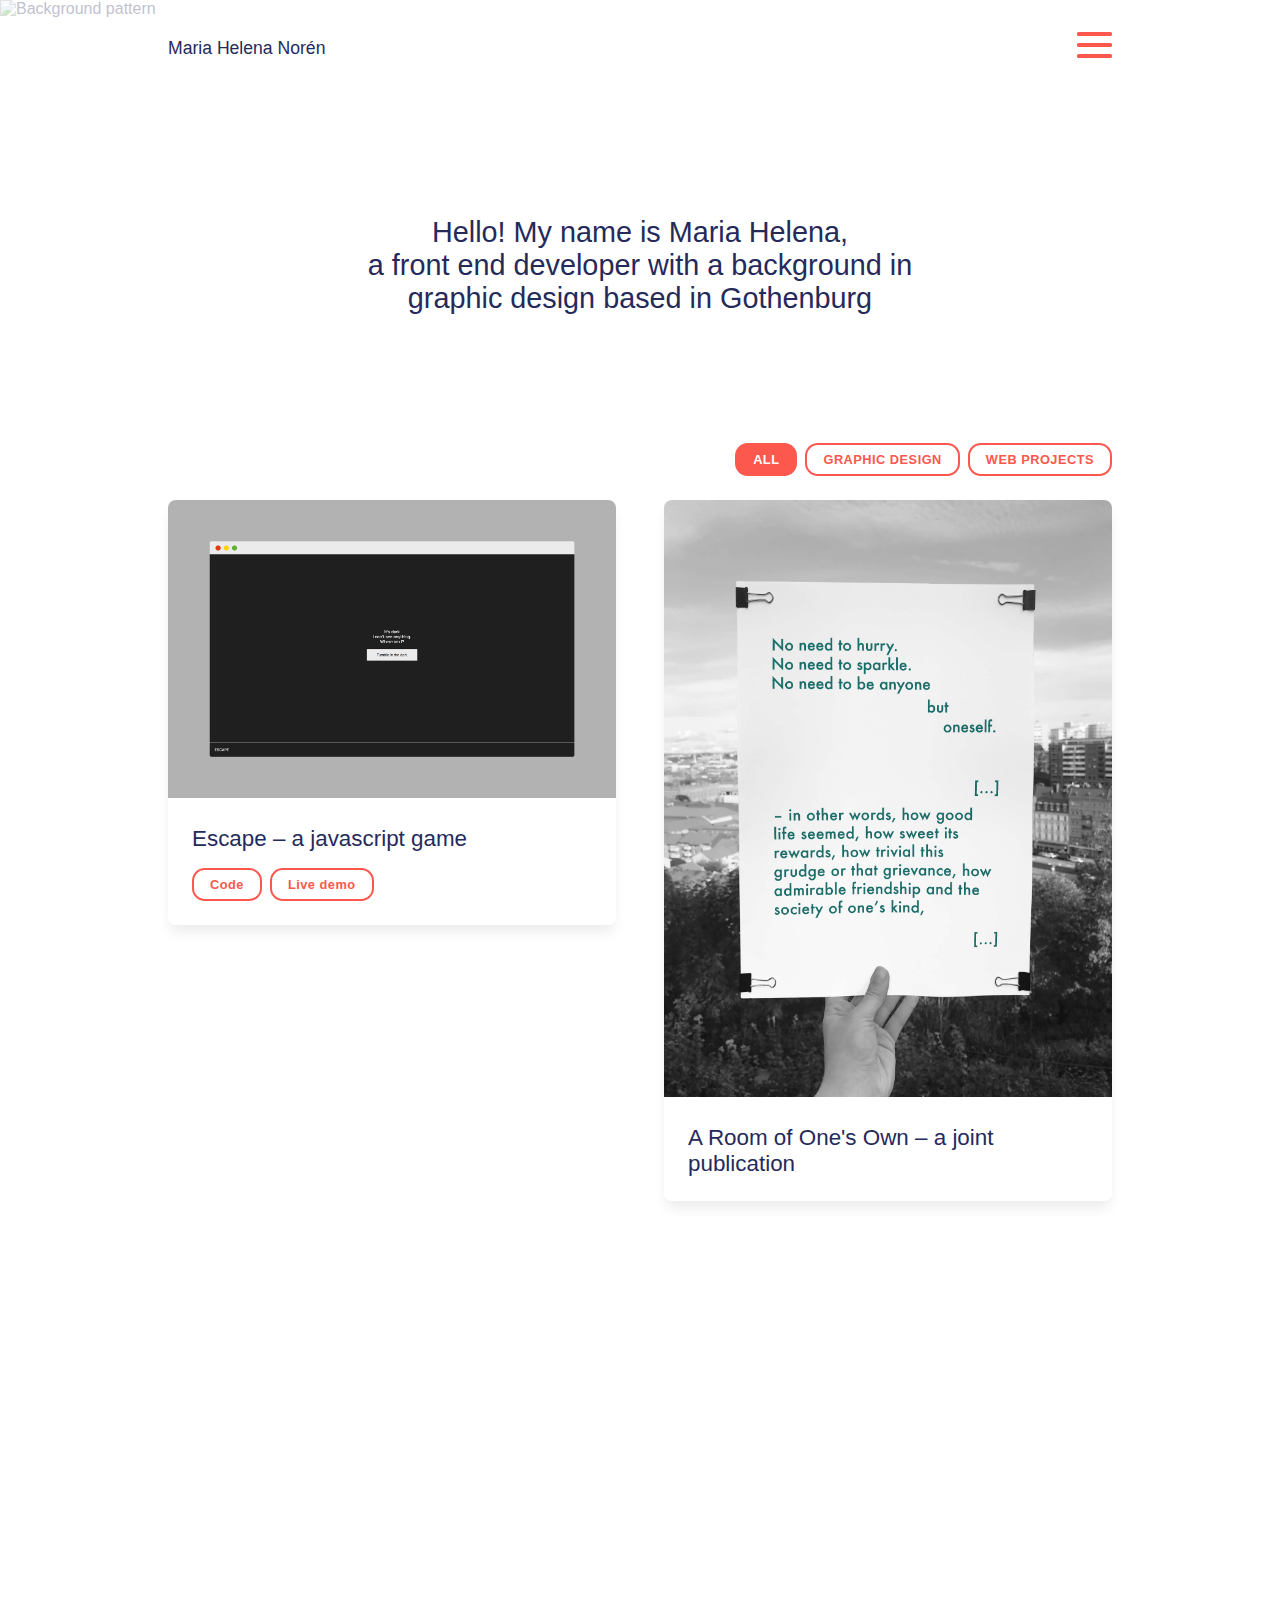
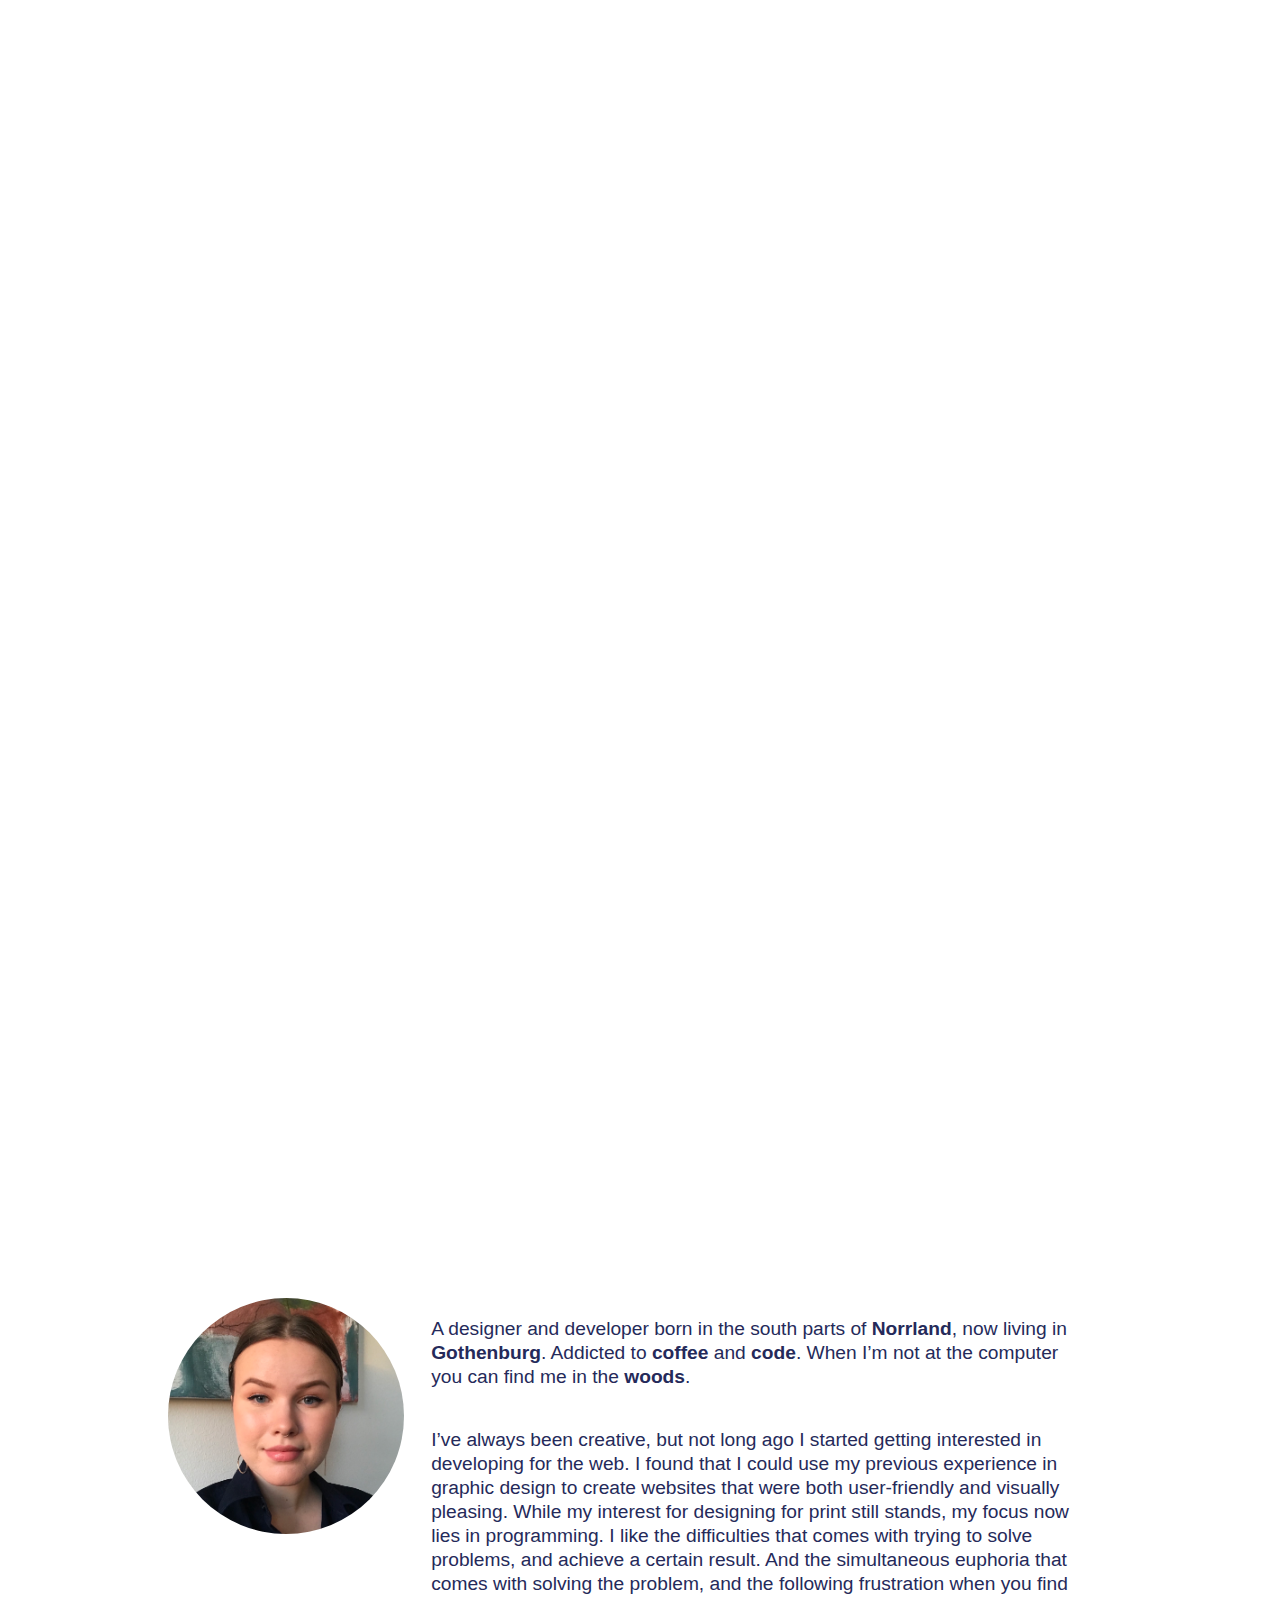
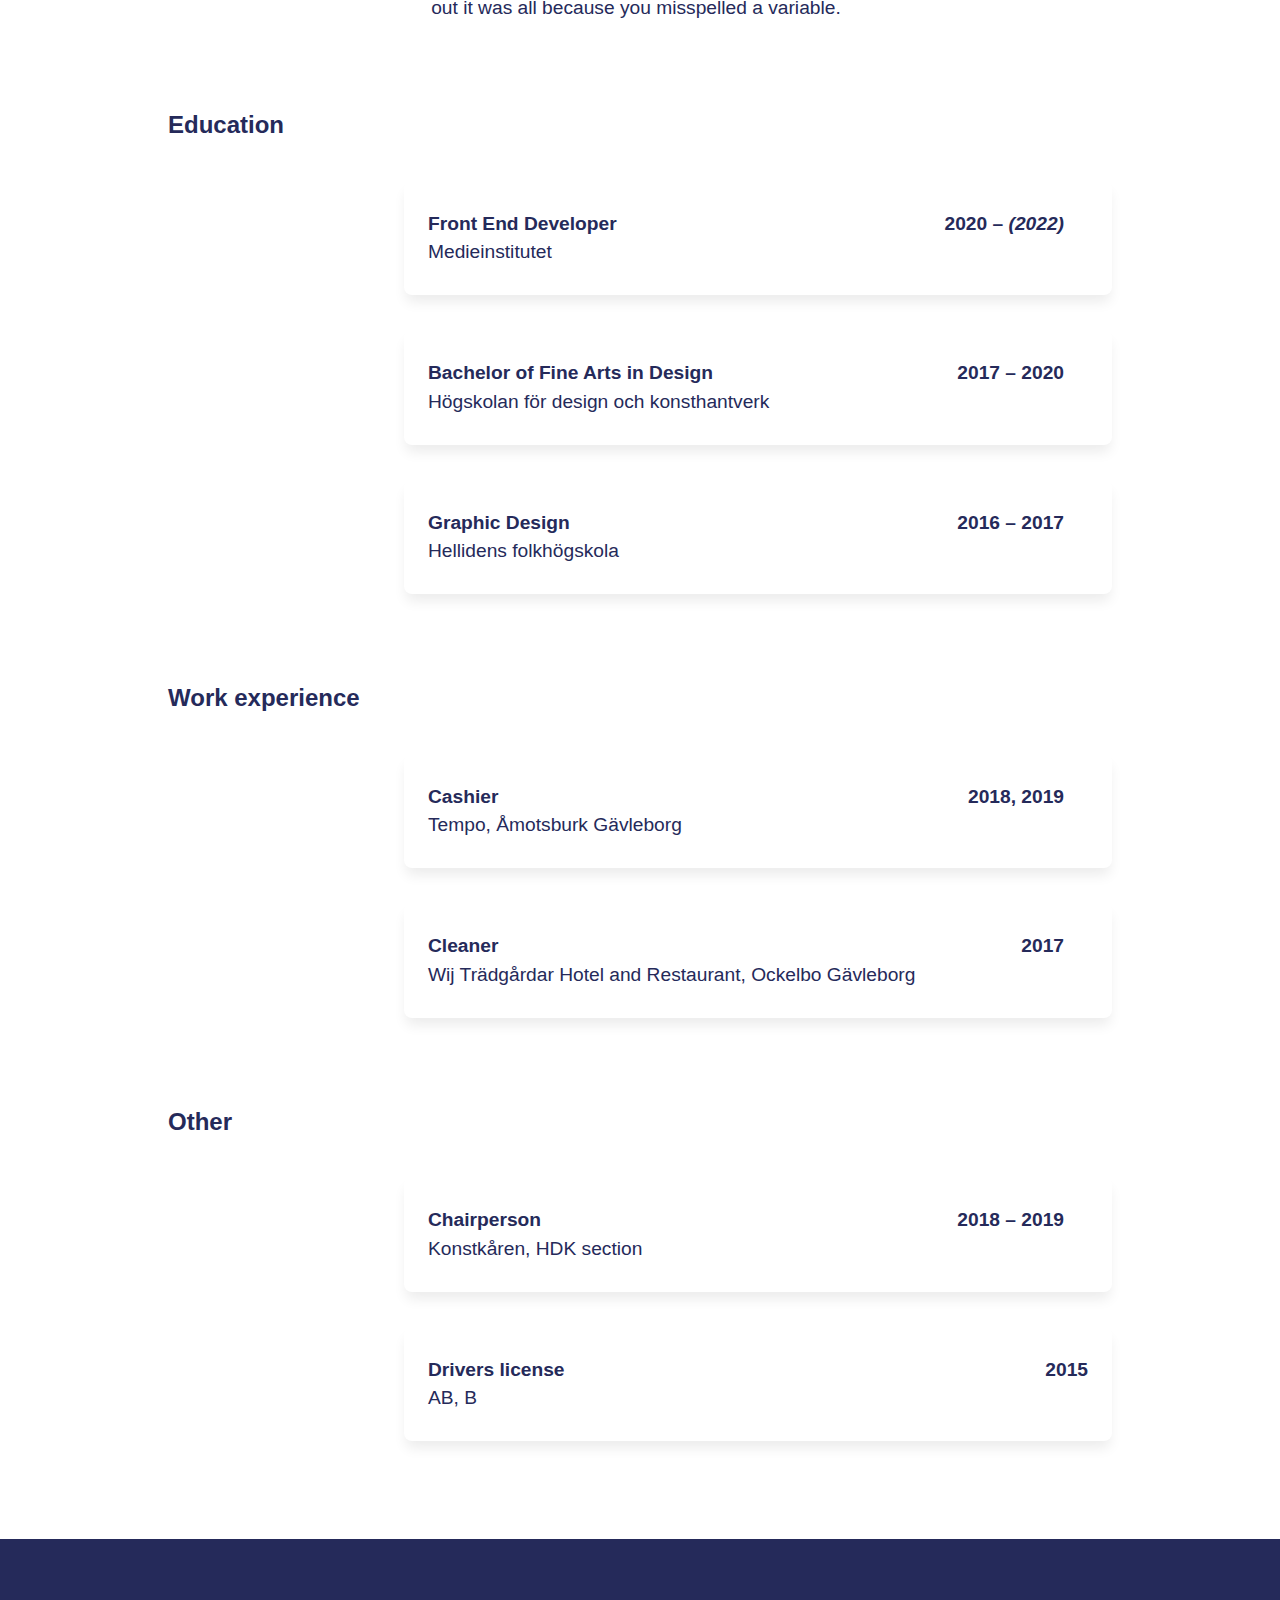
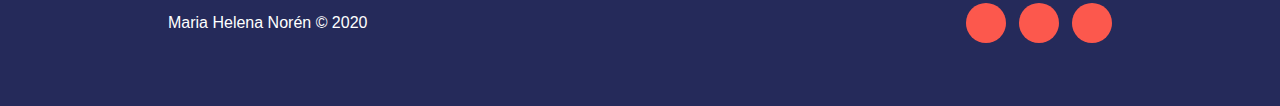
==== commit 2f4b80f6: "added project" ====
--- a/index.html
+++ b/index.html
@@ -4,6 +4,9 @@
     <meta charset="UTF-8">
     <meta name="viewport" content="width=device-width, initial-scale=1.0">
     <title>Maria Helena Norén</title>
+    <meta name="author" content="Maria Helena Norén">
+    <meta name="description" content="Hello! My name is Maria Helena, a front end developer with a background in graphic design based in Gothenburg.">
+    <meta name="viewport" content="width=device-width, initial-scale=1.0">
 
     <!-- STYLESHEETS -->
     <link rel="stylesheet" href="https://use.fontawesome.com/releases/v5.15.1/css/all.css" integrity="sha384-vp86vTRFVJgpjF9jiIGPEEqYqlDwgyBgEF109VFjmqGmIY/Y4HV4d3Gp2irVfcrp" crossorigin="anonymous">
@@ -24,49 +27,52 @@
 
     <!-- BACKGROUND PATTERN -->
     <div class="pattern">
-        <img src="./assets/patternpad.svg" alt="">
+        <img src="./assets/patternpad.svg" alt="Background pattern">
     </div>
-           <!-- HAMBURGER MENU -->
-           <div class="hamburger-menu column align-center">
-
-            <!-- BACKGROUND PATTERN -->
-            <div class="pattern">
-                <img src="./assets/patternpad.svg" alt="">
-            </div>
-                <div class="hamburger-inner flex column">
-
-                    <!-- HAMBURGER NAV MENU -->
-                    <nav class="hamburger-nav flex grow weight-normal">
-                        <ul>
-                            <li>Projects</li>
-                            <li>About</li>
-                                <ul>
-                                    <li>Education</li>
-                                    <li>Work experience</li>
-                                    <li>Other</li>
-                                </ul>
-                        </ul>
-                    </nav>
-
-                    <!-- HAMBURGER SOCIALS -->
-                    <div class="flex row align-bottom">
-                        <a href="mailto: marialinder97@hotmail.com" target="_blank">
-                            <div class="social flex center">
-                                <i class="far fa-envelope"></i>
-                            </div></a>
-                        <a href="https://github.com/mariahelenanoren" target="_blank">
-                            <div class="social flex center">
-                                <i class="fab fa-github"></i>
-                            </div>
-                        </a>
-                            <a href="https://www.instagram.com/mariahelenanoren/?hl=en" target="_blank">
-                            <div class="social flex center">
-                                <i class="fab fa-instagram"></i>
-                            </div>
-                        </a>
-                    </div>
-                </div>
-            </div>
+
+    <!-- HAMBURGER MENU -->
+    <div class="hamburger-menu column align-center">
+
+    <!-- BACKGROUND PATTERN -->
+    <div class="pattern">
+        <img src="./assets/patternpad.svg" alt="Background pattern">
+    </div>
+    
+    <div class="hamburger-inner flex column">
+
+        <!-- HAMBURGER NAV MENU -->
+        <nav class="hamburger-nav flex column justify-space-between weight-normal">
+            <ul>
+                <li>Projects</li>
+                <li>About</li>
+                    <ul>
+                        <li>Education</li>
+                        <li>Work experience</li>
+                        <li>Other</li>
+                    </ul>
+            </ul>
+
+            <div class="flex row align-bottom">
+                <a href="mailto: marialinder97@hotmail.com" target="_blank">
+                    <div class="social flex center">
+                        <i class="far fa-envelope"></i>
+                    </div></a>
+                <a href="https://github.com/mariahelenanoren" target="_blank">
+                    <div class="social flex center">
+                        <i class="fab fa-github"></i>
+                    </div>
+                </a>
+                    <a href="https://www.instagram.com/mariahelenanoren/?hl=en" target="_blank">
+                    <div class="social flex center">
+                        <i class="fab fa-instagram"></i>
+                    </div>
+                </a>
+            </div>
+        </nav>
+
+            <!-- HAMBURGER SOCIALS -->
+        </div>
+    </div>
         
     <div class="wrapper flex column">
 
@@ -107,7 +113,7 @@
                 <!-- PROJECT: JAVASCRIPT GAME -->
                 <a href="./javascript-game.html">
                     <div class="project-container web-project rounded shadow">
-                        <img class="project-image" src="./assets/portfolio_images/javascript-game/screenshot-background(1).jpg">
+                        <img class="project-image" alt="A screenshot of a scene within the javascript game" src="./assets/portfolio_images/javascript-game/screenshot-background(1).jpg">
                         <div class="project-info flex column">
                             <h2>Escape – a javascript game</h2>
                             <div class="project-buttons flex row">
@@ -121,19 +127,23 @@
                 <!-- PROJECT: VOCABULARY -->
                 <a href="./vocabulary.html">
                     <div class="project-container graphic-design rounded shadow">
-                        <img class="project-image" src="./assets/portfolio_images/vocabulary/in-use(1).jpg">
-                        <div class="project-info flex column">
-                            <h2>Metamodernism Vocabulary</h2>
+                        <img class="project-image" alt="A woman reading the book 'Understanding Design Theory'" src="./assets/portfolio_images/vocabulary/in-use(1).jpg">
+                        <div class="project-info flex column">
+                            <h2>Understanding Design Theory</h2>
                         </div>
                     </div>
                 </a>
                 
-                <!-- PROJECT: DÄR INGEN SKA BO -->
-                <a href="./exhibition-website.html">
+                <!-- PROJECT: SWEDISH WEATHER WEBSITE -->
+                <a href="./weather-website.html">
                     <div class="project-container web-project rounded shadow">
-                        <img class="project-image" src="./assets/portfolio_images/exhibition-website/screenshot-background(1).jpg">
-                        <div class="project-info flex column">
-                            <h2>Där ingen ska bo – an exhibition website</h2>
+                        <img class="project-image" alt="A screenshot of the first page of the weather website" src="./assets/portfolio_images/weather-website/screenshot-background(1).jpg">
+                        <div class="project-info flex column">
+                            <h2>Väder - Swedish weather forecast</h2>
+                            <div class="project-buttons flex row">
+                                <a href="https://github.com/mariahelenanoren/weather-forecast-sweden" target="_blank"><button class="project-button flex center">Code</button></a>
+                                <a href="https://mariahelenanoren.github.io/weather-forecast-sweden/" target="_blank"><button class="project-button flex center">Live demo</button></a>
+                            </div>
                         </div>
                     </div>
                 </a>
@@ -141,9 +151,23 @@
                 <!-- PROJECT: TACTILE COMMUNICATION -->
                 <a href="./folder.html">
                     <div class="project-container graphic-design rounded shadow">
-                        <img class="project-image" src="./assets/portfolio_images/folder/folder-white(1).jpg">
+                        <img class="project-image" alt="An image of the white folder on which you can see braille text" src="./assets/portfolio_images/folder/folder-white(1).jpg">
                         <div class="project-info flex column">
                             <h2>Tactile Communication</h2>
+                        </div>
+                    </div>
+                </a>
+
+                <!-- PROJECT: CALENDAR -->
+                <a href="./calendar.html">
+                    <div class="project-container web-project rounded shadow">
+                        <img class="project-image" alt="A screenshot of the calendartool" src="./assets/portfolio_images/calendar/screenshot-background(1).jpg">
+                        <div class="project-info flex column">
+                            <h2>Calendar</h2>
+                            <div class="project-buttons flex row">
+                                <a href="https://github.com/mariahelenanoren/calendar" target="_blank"><button class="project-button flex center">Code</button></a>
+                                <a href="https://mariahelenanoren.github.io/calendar/" target="_blank"><button class="project-button flex center">Live demo</button></a>
+                            </div>
                         </div>
                     </div>
                 </a>
@@ -151,7 +175,7 @@
                 <!-- PROJECT: A ROOM FOR ONE'S OWN -->
                 <a href="./publication.html">
                     <div class="project-container graphic-design rounded shadow">
-                        <img class="project-image" src="./assets/portfolio_images/publication/photo(1).jpg">
+                        <img class="project-image" alt="A black and white photograph featuring a hand holding a paper with a quote on it with a city view in the background" src="./assets/portfolio_images/publication/photo(1).jpg">
                         <div class="project-info flex column">
                             <h2>A Room of One's Own – a joint publication</h2>
                         </div>
@@ -161,7 +185,7 @@
                 <!-- PROJECT: THE NON-ANONYMOUS-->
                 <a href="./graduation-website.html">
                     <div class="project-container web-project rounded shadow">
-                        <img class="project-image" src="./assets/portfolio_images/graduation-website/graduation-website(1).jpg">
+                        <img class="project-image" alt="A screenshot of the website 'The Non-anonymous Autonomous Society'" src="./assets/portfolio_images/graduation-website/graduation-website(1).jpg">
                         <div class="project-info flex column">
                             <h2>The Non-anonymous Autonomous Society</h2>
                             <div class="project-buttons flex row">
@@ -176,7 +200,7 @@
                 <!-- PROJECT: TÄLT -->
                 <a href="./talt.html">
                     <div class="project-container graphic-design rounded shadow">
-                        <img class="project-image" src="./assets/portfolio_images/talt/logo(1).jpg">
+                        <img class="project-image" alt="A photo of three business cards and a pamphlet with the 'Tält' logo on it" src="./assets/portfolio_images/talt/logo(1).jpg">
                         <div class="project-info flex column">
                             <h2>Tält – graphic identity</h2>
                         </div>
@@ -189,7 +213,7 @@
 
                 <!-- ABOUT ME -->
                 <div class="about-section flex justify-space-between align-start">
-                    <img src="./assets/profile-picture.jpg">
+                    <img alt="A photograph of myself" src="./assets/profile-picture.jpg">
                     <div class="about-paragraphs flex column">
                         <p>
                             A designer and developer born in the south parts of <span class="weight-bold">Norrland</span>, 
@@ -344,28 +368,28 @@
     </div>
 
     <!-- FOOTER -->
-        <footer class="flex center">
-            <div class="footer-inner flex row justify-space-between align-center">
-                <h5 class="weight-normal">Maria Helena Norén &#169; 2020</h5>
-
-                <!-- FOOTER SOCIALS -->
-                <div class="socials flex row">
-                    <a href="mailto: marialinder97@hotmail.com" target="_blank">
-                        <div class="social flex center">
-                            <i class="far fa-envelope"></i>
-                        </div></a>
-                    <a href="https://github.com/mariahelenanoren" target="_blank">
-                        <div class="social flex center">
-                            <i class="fab fa-github"></i>
-                        </div>
-                    </a>
-                        <a href="https://www.instagram.com/mariahelenanoren/?hl=en" target="_blank">
-                        <div class="social flex center">
-                            <i class="fab fa-instagram"></i>
-                        </div>
-                    </a>
-                </div>
-            </div>
-        </footer>
+    <footer class="flex center">
+        <div class="footer-inner flex row justify-space-between align-center">
+            <h5 class="weight-normal">Maria Helena Norén &#169; 2020</h5>
+
+            <!-- FOOTER SOCIALS -->
+            <div class="socials flex row">
+                <a href="mailto: marialinder97@hotmail.com" target="_blank">
+                    <div class="social flex center">
+                        <i class="far fa-envelope"></i>
+                    </div></a>
+                <a href="https://github.com/mariahelenanoren" target="_blank">
+                    <div class="social flex center">
+                        <i class="fab fa-github"></i>
+                    </div>
+                </a>
+                    <a href="https://www.instagram.com/mariahelenanoren/?hl=en" target="_blank">
+                    <div class="social flex center">
+                        <i class="fab fa-instagram"></i>
+                    </div>
+                </a>
+            </div>
+        </div>
+    </footer>
 </body>
 </html>--- a/css/index.css
+++ b/css/index.css
@@ -8,7 +8,8 @@
 html, body {
     margin: 0;
     width: 100%;
-    height: 100%;
+    max-height: 100%;
+    min-height: 100%;
     font-family: -apple-system, BlinkMacSystemFont, 'Helvetica Neue', Helvetica, sans-serif;
 }
 
@@ -29,9 +30,12 @@
     display: inline-block;
     width: 100%;
     height: 100%;
-    opacity: 25%;
+    opacity: 0.3;
+    opacity: 0.3; /* Standard compliant browsers */
+    -moz-opacity: 0.3; /* Firefox and Mozilla browsers */
+    -webkit-opacity: 0.3; /* WebKit browser e.g. Safari */
+    filter: alpha(opacity=30); /* For IE8 and earlier */
     z-index: -1;
-    background: rgb(255,255,255);
     overflow: hidden;
 }
 
@@ -40,10 +44,12 @@
     position: absolute;
     left:0; 
     top:0;
-    width: 100%; 
-    height:100%;
+    width: 100%;
+    height: 100%;
     display:inline-block;
-    background: linear-gradient(0deg, rgba(255,255,255,1) 75%, rgba(248,253,45,0) 100%);
+    background: linear-gradient(0deg, rgba(255,255,255,1) 75%, rgba(255, 255, 255, 0) 100%);
+    background: -moz-linear-gradient(0deg, rgba(255,255,255,1) 75%, rgba(255, 255, 255, 0) 100%);
+    background: -o-linear-gradient(0deg, rgba(255,255,255,1) 75%, rgba(255, 255, 255, 0) 100%);
 }
 
 .pattern img {
@@ -103,6 +109,7 @@
     display: none;
     position: absolute;
     width: 100%;
+    height: 100%;
     top: 0;
     bottom: 0;
     left: 0;
@@ -119,6 +126,10 @@
     height: 100%;
 }
 
+.hamburger-nav {
+    height: 100%;
+}
+
 .hamburger-menu li {
     margin: 1rem 0;
     cursor: pointer;
@@ -168,7 +179,7 @@
 }
 
 .introduction p {
-    font-size: clamp(1.35rem, 3vw, 1.8rem);
+    font-size: 1.8rem;
     opacity: 0;
     margin: 3rem 0;
     transition: margin-top 0.25s ease-in, opacity 0.25s ease-in;
@@ -219,7 +230,7 @@
 
 h2 {
     margin: 0;
-    font-size: clamp(1.2rem, 3vw, 1.5rem);
+    font-size: 1.4rem;
     font-weight: 500;
 }
 
@@ -279,27 +290,30 @@
 
 .about-paragraphs p {
     width: 100%;
-    font-size: clamp(1.1rem, 2vw, 1.2rem);
+    font-size: 1.2rem;
     line-height: 1.5rem;
     padding: 0 1.7rem;
 }
 
 .about-section h3 {
-    font-size: clamp(1.3rem, 3vw, 1.5rem);
+    font-size: 1.5rem;
 }
 
 .about-section h4 {
     margin: 0.2rem 0;
     font-size: 1.2rem;
-    word-break: break-all;
-    -ms-word-break: break-all;
+    break-inside: avoid;
 }
 
 .about-section h5, .about-section h6 {
     margin: 0.2rem 0;
-    font-size: clamp(1.1rem, 2vw, 1.2rem);
-    word-break: break-word;
-    -ms-word-break: break-word;
+    font-size: 1.2rem;
+    break-inside: avoid;
+}
+
+.about-section h6 {
+    white-space: nowrap;
+    padding: 0 0 0 2rem;
 }
 
 .information-containers {
@@ -343,7 +357,7 @@
     max-height: 0;
     overflow: hidden;
     transition: max-height 0.25s ease-in-out;
-    font-size: clamp(1.1rem, 2vw, 1.2rem);
+    font-size: 1.2rem;
 }
 
 .max-height {
@@ -358,12 +372,14 @@
 
 footer {
     width: 100%;
+    height: 100%;
     background-color: #252A5A; 
 }
 
 .footer-inner {
+    height: 100%;
+    width: 100%;
     max-width: 75rem;
-    width: 100%;
     padding: 3rem 8rem;
 }
 
--- a/css/tablet-small.css
+++ b/css/tablet-small.css
@@ -9,9 +9,17 @@
     padding: 8rem 2.5rem 4rem 2.5rem;
 }
 
+/* INTRODUCTION */
+
 .introduction {
     padding: 4rem 0;
 }
+
+.introduction p {
+    font-size: 1.35rem;
+}
+
+/* PROJECTS */
 
 .projects {
     column-count: 1;
@@ -28,6 +36,8 @@
     border-radius: 0.5rem 0.5rem 0 0;
 }
 
+/* ABOUT */
+
 .about {
     padding: 0 0 5rem 0;
 }
@@ -42,24 +52,51 @@
     margin: 2rem;
 }
 
+.about-section h3 {
+    font-size: 1.4rem;
+}
+
 .about-paragraphs p {
     padding: 0;
     line-height: 1.4rem;
-}
-
-.footer-inner {
-    padding: 2rem 2.5rem;
 }
 
 .information-containers {
     width: 100%;
 }
 
+.information-box {
+    flex-direction: column-reverse;
+}
+
+.information-box > div {
+    align-self: flex-end;
+}
+
+.information-box > h4 {
+    align-self: flex-start;
+}
+
+.information-box h6 {
+    margin-bottom: 0.5rem;
+}
+
+.information-box i {
+    margin-bottom: 0.5rem;
+}
+
+/* FOOTER */
+
+.footer-inner {
+    padding: 2rem 2.5rem;
+}
+
 .max-height {
-    max-height: 34vw;
+    max-height: 50vw;
 }
 
 /* ------ PROJECT.HTML ------ */
+
 .project-intro {
     flex-direction: column-reverse;
     padding: 0;
--- a/css/mobile.css
+++ b/css/mobile.css
@@ -6,19 +6,31 @@
 }
 
 .hamburger-inner {
-    padding: 8rem 1.5rem 4rem 1.5rem;
+    padding: 7rem 1.5rem 2.5rem 1.5rem;
 }
+
+.hamburger-nav ul {
+    margin: 0;
+}
+
+/* INTRODUCTION */
 
 .introduction {
     padding: 3rem 1.5rem;
 }
 
 .introduction p {
-    text-align: center;
+    font-size: 1.3rem;
 }
 
 .text-break {
     display: none;
+}
+
+/* PROJECTS */
+
+h2 {
+    font-weight: 1.2rem;
 }
 
 .project-image {
@@ -35,6 +47,8 @@
     padding: 0.3rem 1rem;
 }
 
+/* ABOUT */
+
 .about {
     padding: 0 0 3rem 0;
 }
@@ -43,6 +57,12 @@
     width: 60%;
     align-self: center;
 }
+
+.about-section h3 {
+    font-size: 1.3rem;
+}
+
+/* INFORMATION CONTAINERS */
 
 .information-container {
     padding: 1rem;
@@ -62,8 +82,10 @@
 }
 
 .max-height {
-    max-height: 60vw;
+    max-height: 75vw;
 }
+
+/* FOOTER */
 
 .footer-inner {
     padding: 2.5rem 1.5rem;
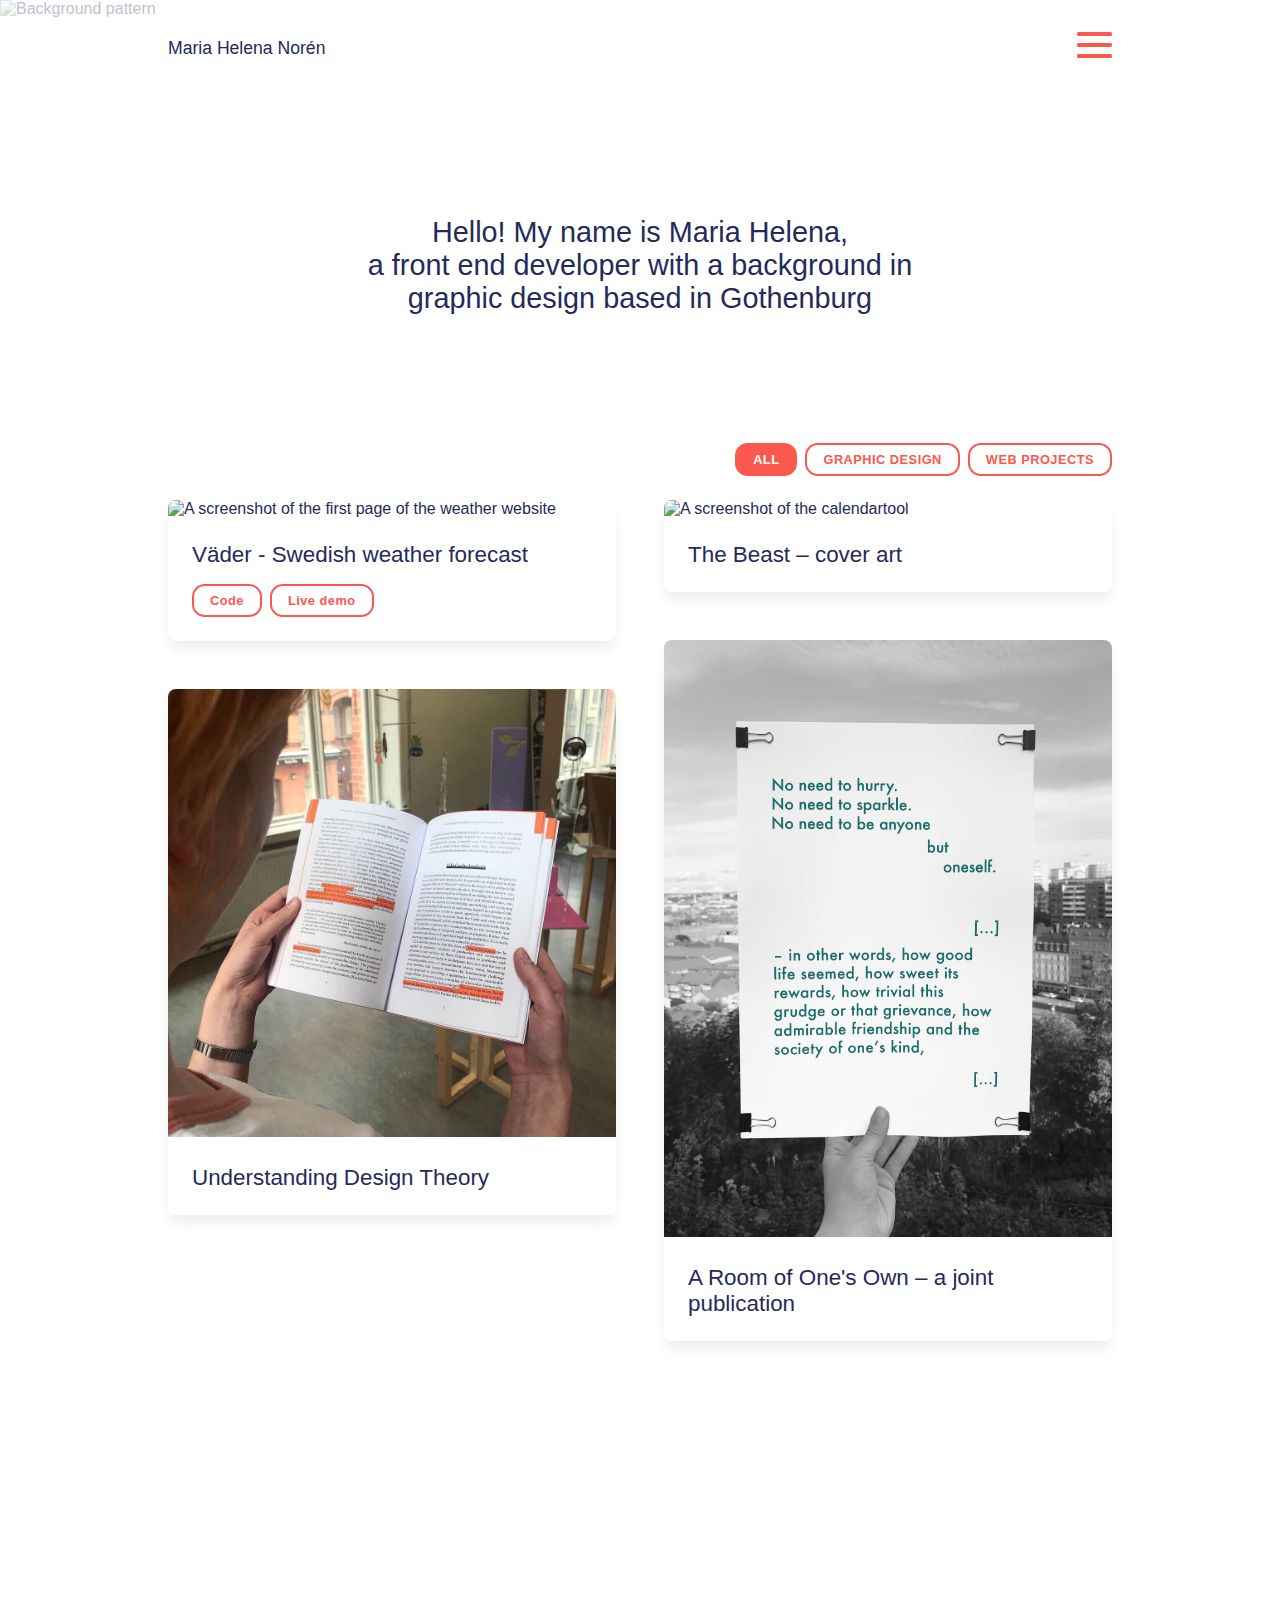
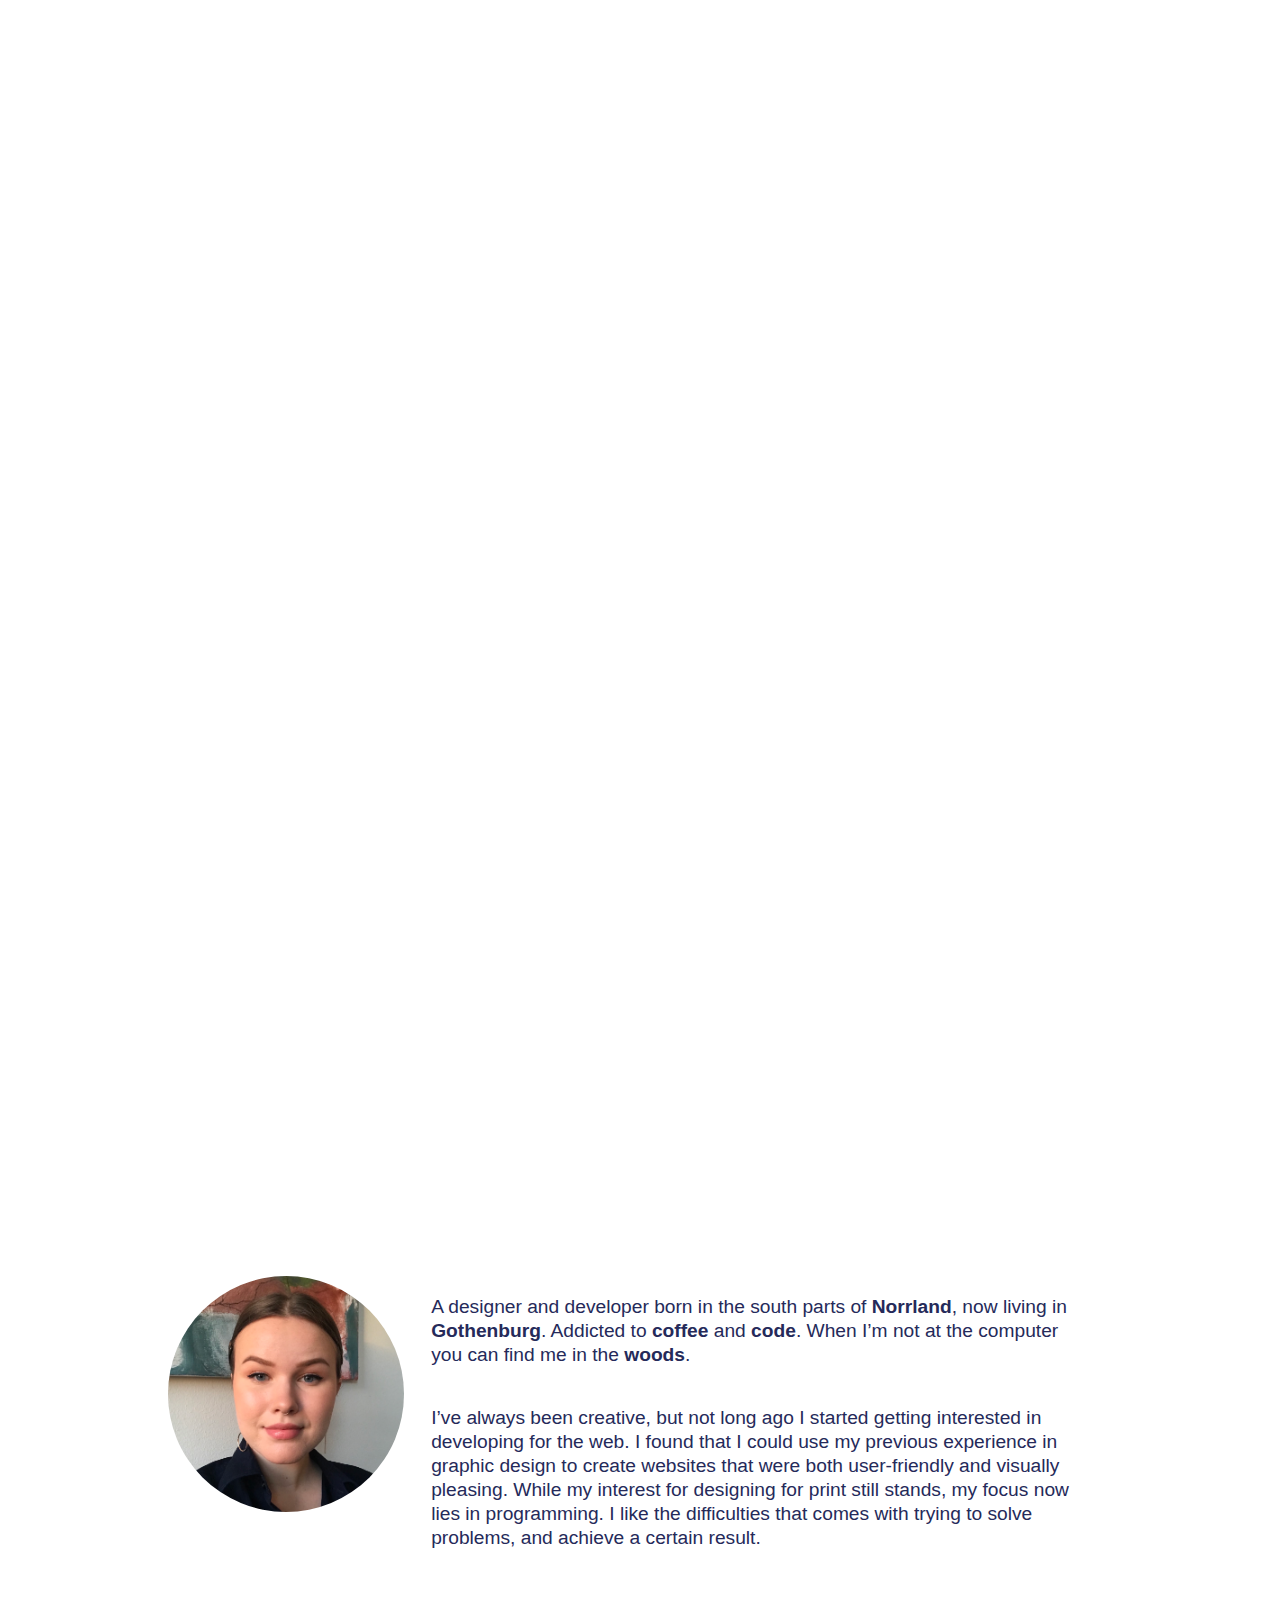
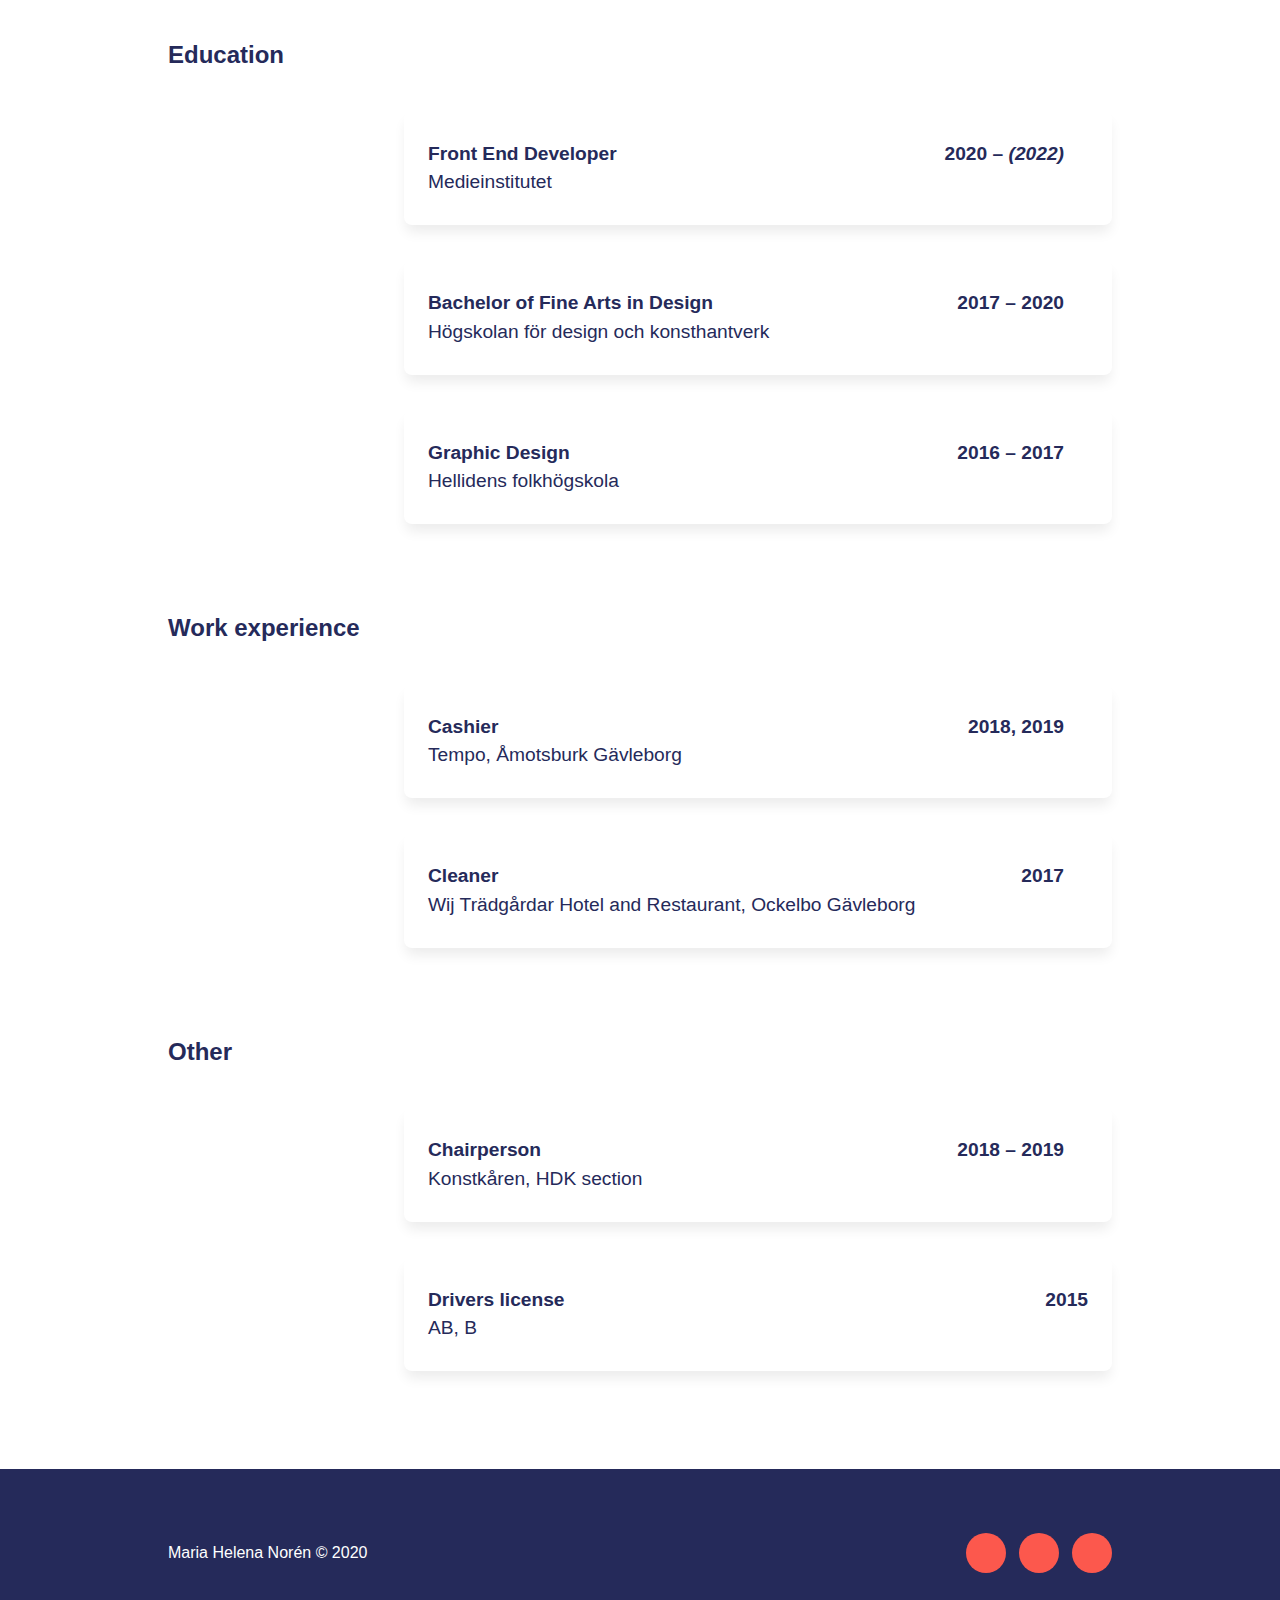
==== commit 784591bc: "changed favicon" ====
--- a/index.html
+++ b/index.html
@@ -7,6 +7,10 @@
     <meta name="author" content="Maria Helena Norén">
     <meta name="description" content="Hello! My name is Maria Helena, a front end developer with a background in graphic design based in Gothenburg.">
     <meta name="viewport" content="width=device-width, initial-scale=1.0">
+    <link rel="apple-touch-icon" sizes="180x180" href="./assets/favicon_io/apple-touch-icon.png">
+    <link rel="icon" type="image/png" sizes="32x32" href="./assets/favicon_io/favicon-32x32.png">
+    <link rel="icon" type="image/png" sizes="16x16" href="./assets/favicon_io/favicon-16x16.png">
+    <link rel="manifest" href="./assets/favicon_io/site.webmanifest">
 
     <!-- STYLESHEETS -->
     <link rel="stylesheet" href="https://use.fontawesome.com/releases/v5.15.1/css/all.css" integrity="sha384-vp86vTRFVJgpjF9jiIGPEEqYqlDwgyBgEF109VFjmqGmIY/Y4HV4d3Gp2irVfcrp" crossorigin="anonymous">
@@ -110,6 +114,30 @@
             <!-- PROJECT CONTAINER -->
             <div class="projects" id="projects">
 
+                <!-- PROJECT: SWEDISH WEATHER WEBSITE -->
+                <a href="./weather-website.html">
+                    <div class="project-container web-project rounded shadow">
+                        <img class="project-image" alt="A screenshot of the first page of the weather website" src="./assets/portfolio_images/weather-website/screenshot-background(1).jpg">
+                        <div class="project-info flex column">
+                            <h2>Väder - Swedish weather forecast</h2>
+                            <div class="project-buttons flex row">
+                                <a href="https://github.com/mariahelenanoren/weather-forecast-sweden" target="_blank"><button class="project-button flex center">Code</button></a>
+                                <a href="https://mariahelenanoren.github.io/weather-forecast-sweden/" target="_blank"><button class="project-button flex center">Live demo</button></a>
+                            </div>
+                        </div>
+                    </div>
+                </a>
+
+                <!-- PROJECT: VOCABULARY -->
+                <a href="./vocabulary.html">
+                    <div class="project-container graphic-design rounded shadow">
+                        <img class="project-image" alt="A woman reading the book 'Understanding Design Theory'" src="./assets/portfolio_images/vocabulary/in-use(1).jpg">
+                        <div class="project-info flex column">
+                            <h2>Understanding Design Theory</h2>
+                        </div>
+                    </div>
+                </a>
+                
                 <!-- PROJECT: JAVASCRIPT GAME -->
                 <a href="./javascript-game.html">
                     <div class="project-container web-project rounded shadow">
@@ -124,60 +152,12 @@
                     </div>
                 </a>
 
-                <!-- PROJECT: VOCABULARY -->
-                <a href="./vocabulary.html">
-                    <div class="project-container graphic-design rounded shadow">
-                        <img class="project-image" alt="A woman reading the book 'Understanding Design Theory'" src="./assets/portfolio_images/vocabulary/in-use(1).jpg">
-                        <div class="project-info flex column">
-                            <h2>Understanding Design Theory</h2>
-                        </div>
-                    </div>
-                </a>
-                
-                <!-- PROJECT: SWEDISH WEATHER WEBSITE -->
-                <a href="./weather-website.html">
-                    <div class="project-container web-project rounded shadow">
-                        <img class="project-image" alt="A screenshot of the first page of the weather website" src="./assets/portfolio_images/weather-website/screenshot-background(1).jpg">
-                        <div class="project-info flex column">
-                            <h2>Väder - Swedish weather forecast</h2>
-                            <div class="project-buttons flex row">
-                                <a href="https://github.com/mariahelenanoren/weather-forecast-sweden" target="_blank"><button class="project-button flex center">Code</button></a>
-                                <a href="https://mariahelenanoren.github.io/weather-forecast-sweden/" target="_blank"><button class="project-button flex center">Live demo</button></a>
-                            </div>
-                        </div>
-                    </div>
-                </a>
-
                 <!-- PROJECT: TACTILE COMMUNICATION -->
                 <a href="./folder.html">
                     <div class="project-container graphic-design rounded shadow">
                         <img class="project-image" alt="An image of the white folder on which you can see braille text" src="./assets/portfolio_images/folder/folder-white(1).jpg">
                         <div class="project-info flex column">
                             <h2>Tactile Communication</h2>
-                        </div>
-                    </div>
-                </a>
-
-                <!-- PROJECT: CALENDAR -->
-                <a href="./calendar.html">
-                    <div class="project-container web-project rounded shadow">
-                        <img class="project-image" alt="A screenshot of the calendartool" src="./assets/portfolio_images/calendar/screenshot-background(1).jpg">
-                        <div class="project-info flex column">
-                            <h2>Calendar</h2>
-                            <div class="project-buttons flex row">
-                                <a href="https://github.com/mariahelenanoren/calendar" target="_blank"><button class="project-button flex center">Code</button></a>
-                                <a href="https://mariahelenanoren.github.io/calendar/" target="_blank"><button class="project-button flex center">Live demo</button></a>
-                            </div>
-                        </div>
-                    </div>
-                </a>
-
-                <!-- PROJECT: A ROOM FOR ONE'S OWN -->
-                <a href="./publication.html">
-                    <div class="project-container graphic-design rounded shadow">
-                        <img class="project-image" alt="A black and white photograph featuring a hand holding a paper with a quote on it with a city view in the background" src="./assets/portfolio_images/publication/photo(1).jpg">
-                        <div class="project-info flex column">
-                            <h2>A Room of One's Own – a joint publication</h2>
                         </div>
                     </div>
                 </a>
@@ -192,6 +172,40 @@
                                 <a href="https://thenonanonymous.net/" target="_blank">
                                     <button class="project-button flex center">Live demo</button>
                                 </a>
+                            </div>
+                        </div>
+                    </div>
+                </a>
+
+                <!-- PROJECT: CALENDAR -->
+                <a href="./the-beast.html">
+                    <div class="project-container graphic-design rounded shadow">
+                        <img class="project-image" alt="A screenshot of the calendartool" src="./assets/portfolio_images/the-beast/the-beast.jpg">
+                        <div class="project-info flex column">
+                            <h2>The Beast – cover art</h2>
+                        </div>
+                    </div>
+                </a>
+
+                <!-- PROJECT: A ROOM FOR ONE'S OWN -->
+                <a href="./publication.html">
+                    <div class="project-container graphic-design rounded shadow">
+                        <img class="project-image" alt="A black and white photograph featuring a hand holding a paper with a quote on it with a city view in the background" src="./assets/portfolio_images/publication/photo(1).jpg">
+                        <div class="project-info flex column">
+                            <h2>A Room of One's Own – a joint publication</h2>
+                        </div>
+                    </div>
+                </a>
+
+                <!-- PROJECT: CALENDAR -->
+                <a href="./calendar.html">
+                    <div class="project-container web-project rounded shadow">
+                        <img class="project-image" alt="A screenshot of the calendartool" src="./assets/portfolio_images/calendar/screenshot-background(1).jpg">
+                        <div class="project-info flex column">
+                            <h2>Calendar</h2>
+                            <div class="project-buttons flex row">
+                                <a href="https://github.com/mariahelenanoren/calendar" target="_blank"><button class="project-button flex center">Code</button></a>
+                                <a href="https://mariahelenanoren.github.io/calendar/" target="_blank"><button class="project-button flex center">Live demo</button></a>
                             </div>
                         </div>
                     </div>
@@ -226,8 +240,7 @@
                             I found that I could use my previous experience in graphic design to create websites that were both 
                             user-friendly and visually pleasing. While my interest for designing for print still stands, my focus 
                             now lies in programming. I like the difficulties that comes with trying to solve problems, and achieve 
-                            a certain result. And the simultaneous euphoria that comes with solving the problem, and the following 
-                            frustration when you find out it was all because you misspelled a variable.
+                            a certain result.
                         </p>
                     </div>
                 </div>
--- a/css/index.css
+++ b/css/index.css
@@ -182,7 +182,7 @@
     font-size: 1.8rem;
     opacity: 0;
     margin: 3rem 0;
-    transition: margin-top 0.25s ease-in, opacity 0.25s ease-in;
+    transition: margin-top 0.5s ease, opacity 0.25s ease;
 }
 
 /*  PROJECTS */
@@ -217,7 +217,7 @@
     margin: 3rem 0;
     opacity: 0;
     width: 100%;
-    transition: margin 0.25s ease-in, opacity 0.25s ease-in;
+    transition: margin 0.5s ease, opacity 0.25s ease;
     background-color: white;
     cursor: pointer;
 }
